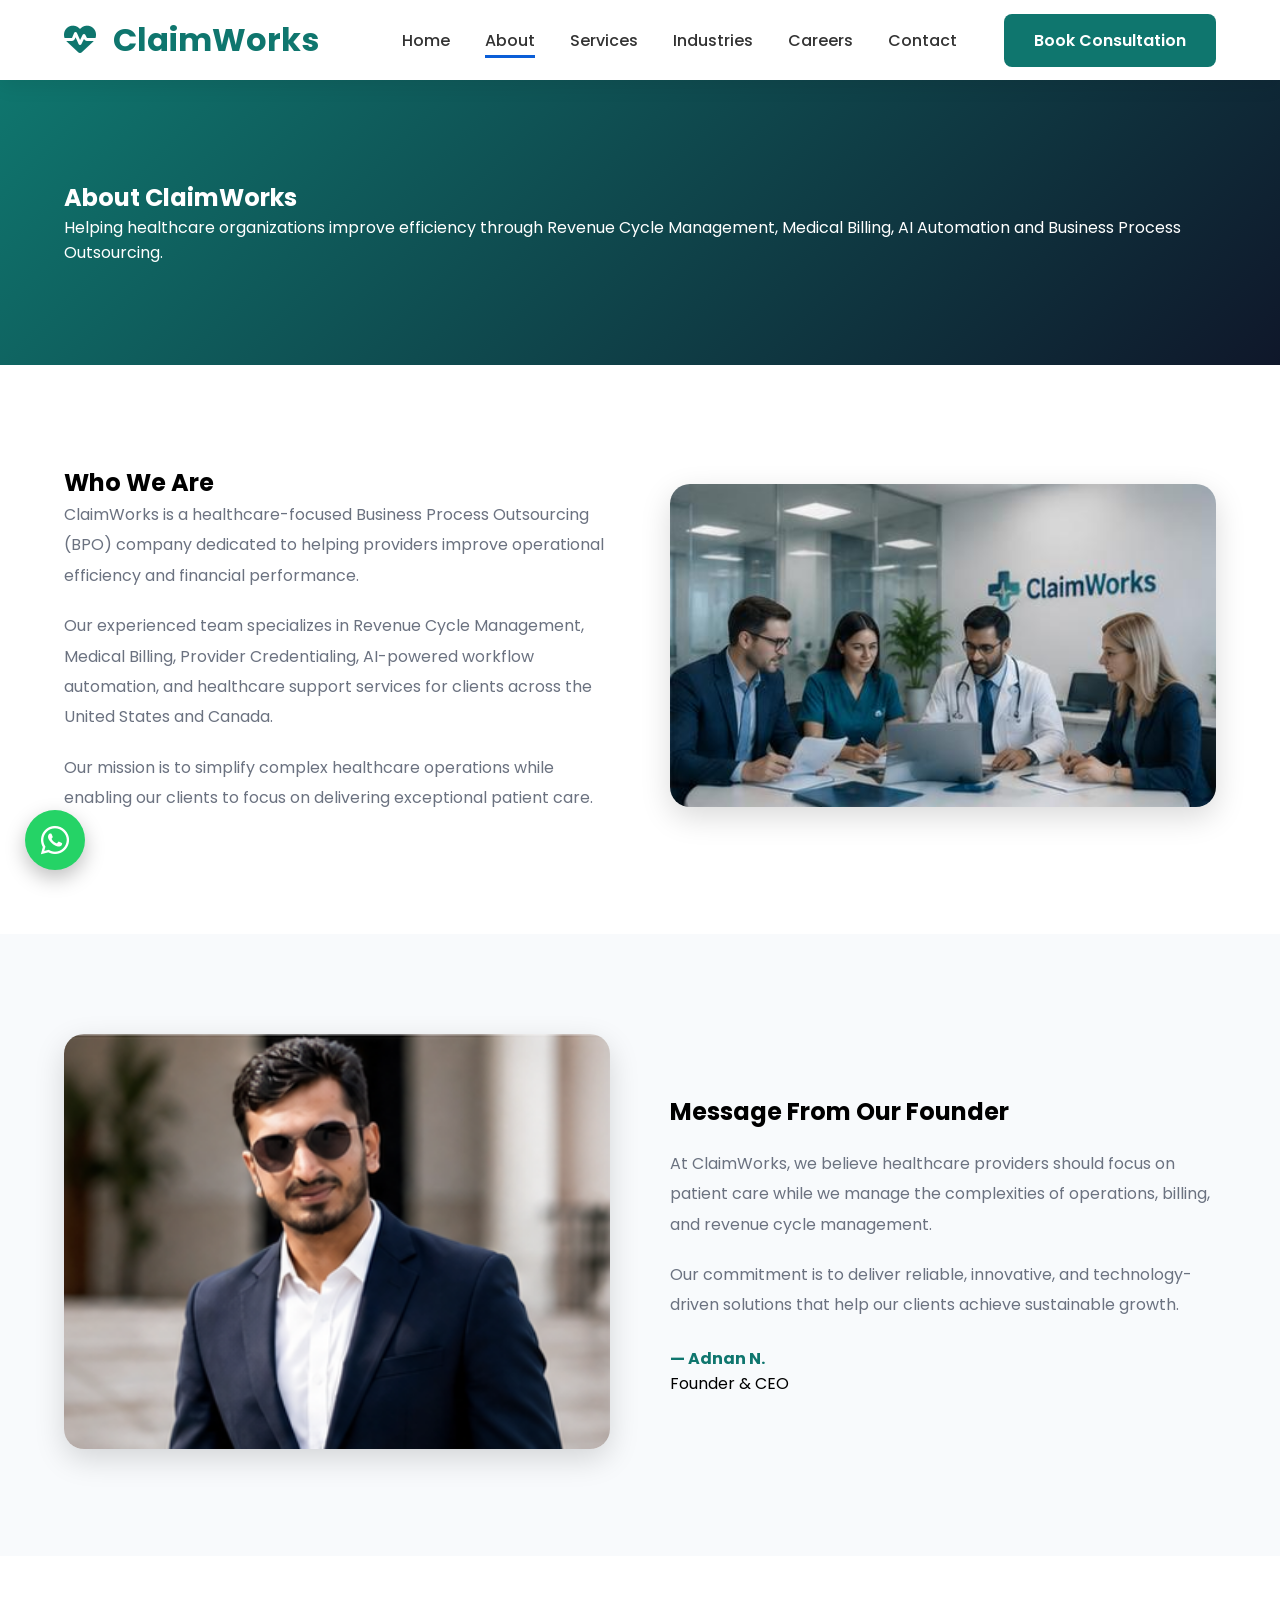
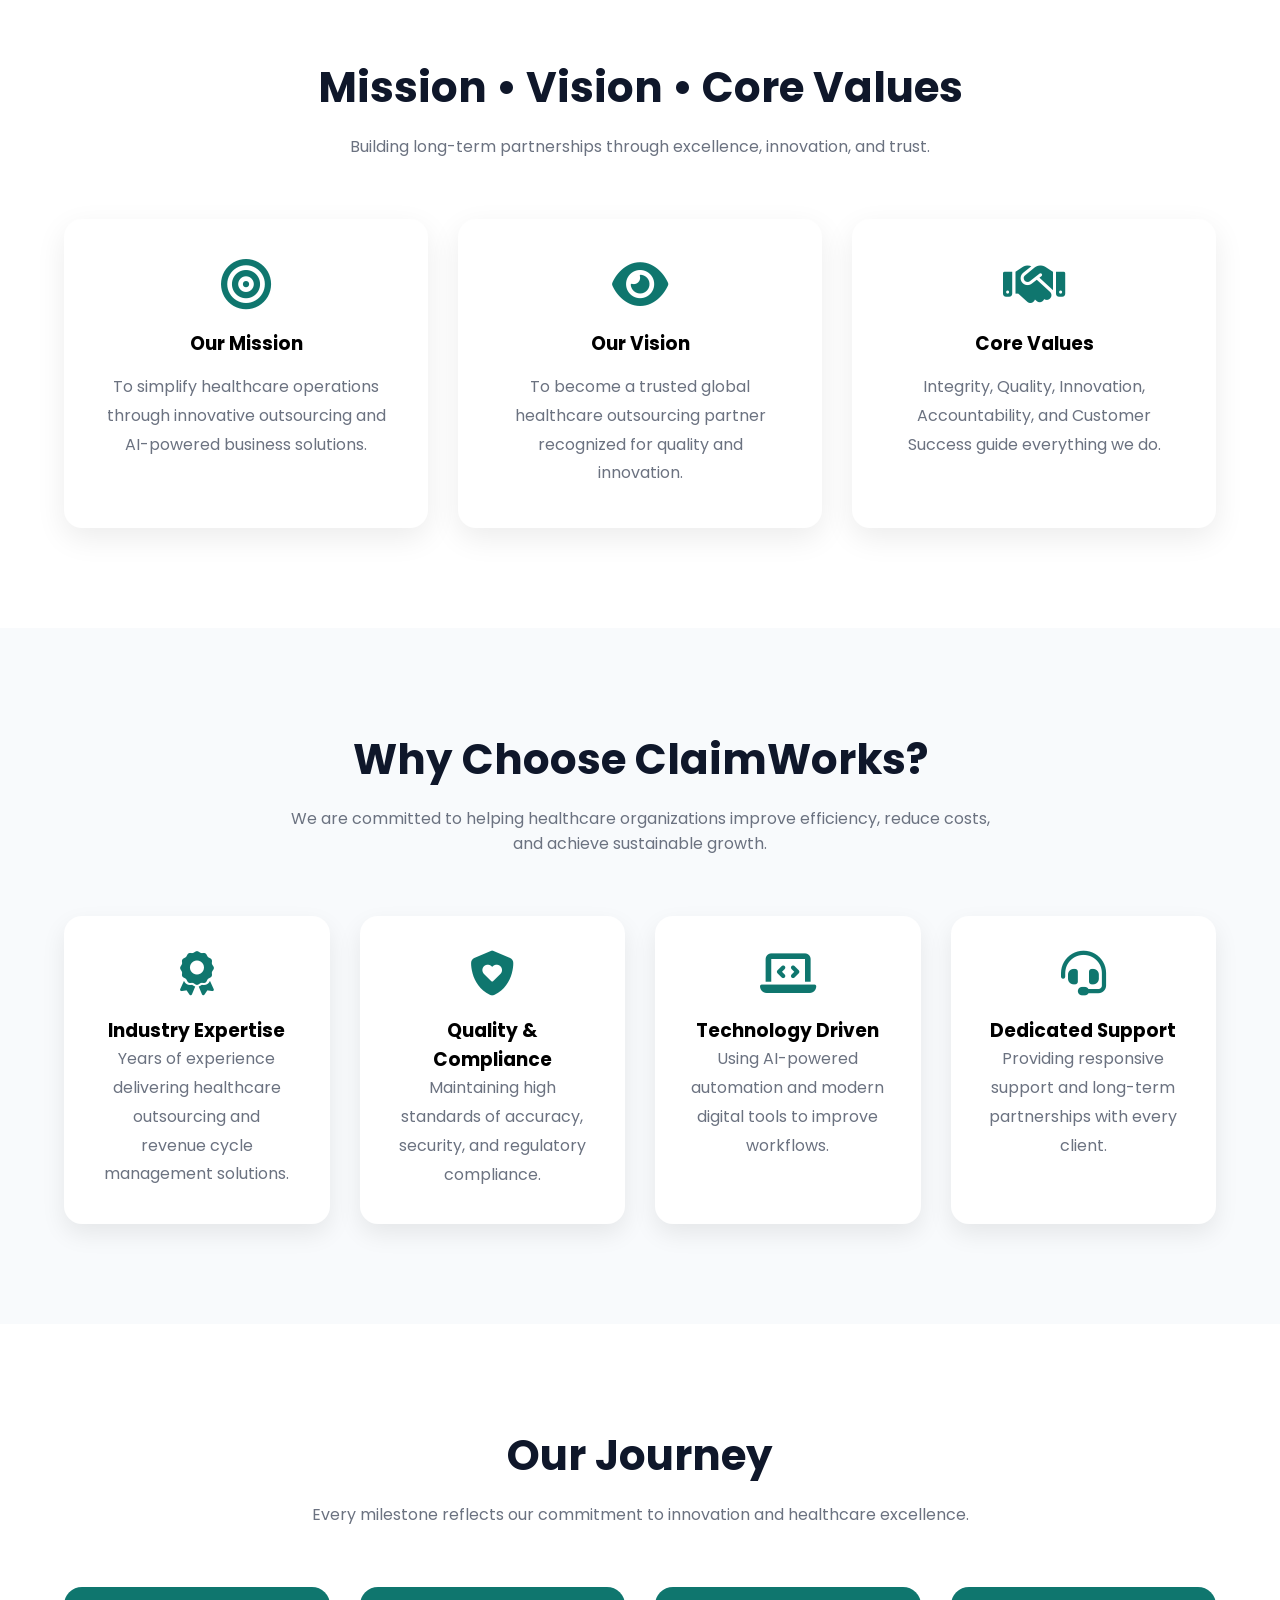
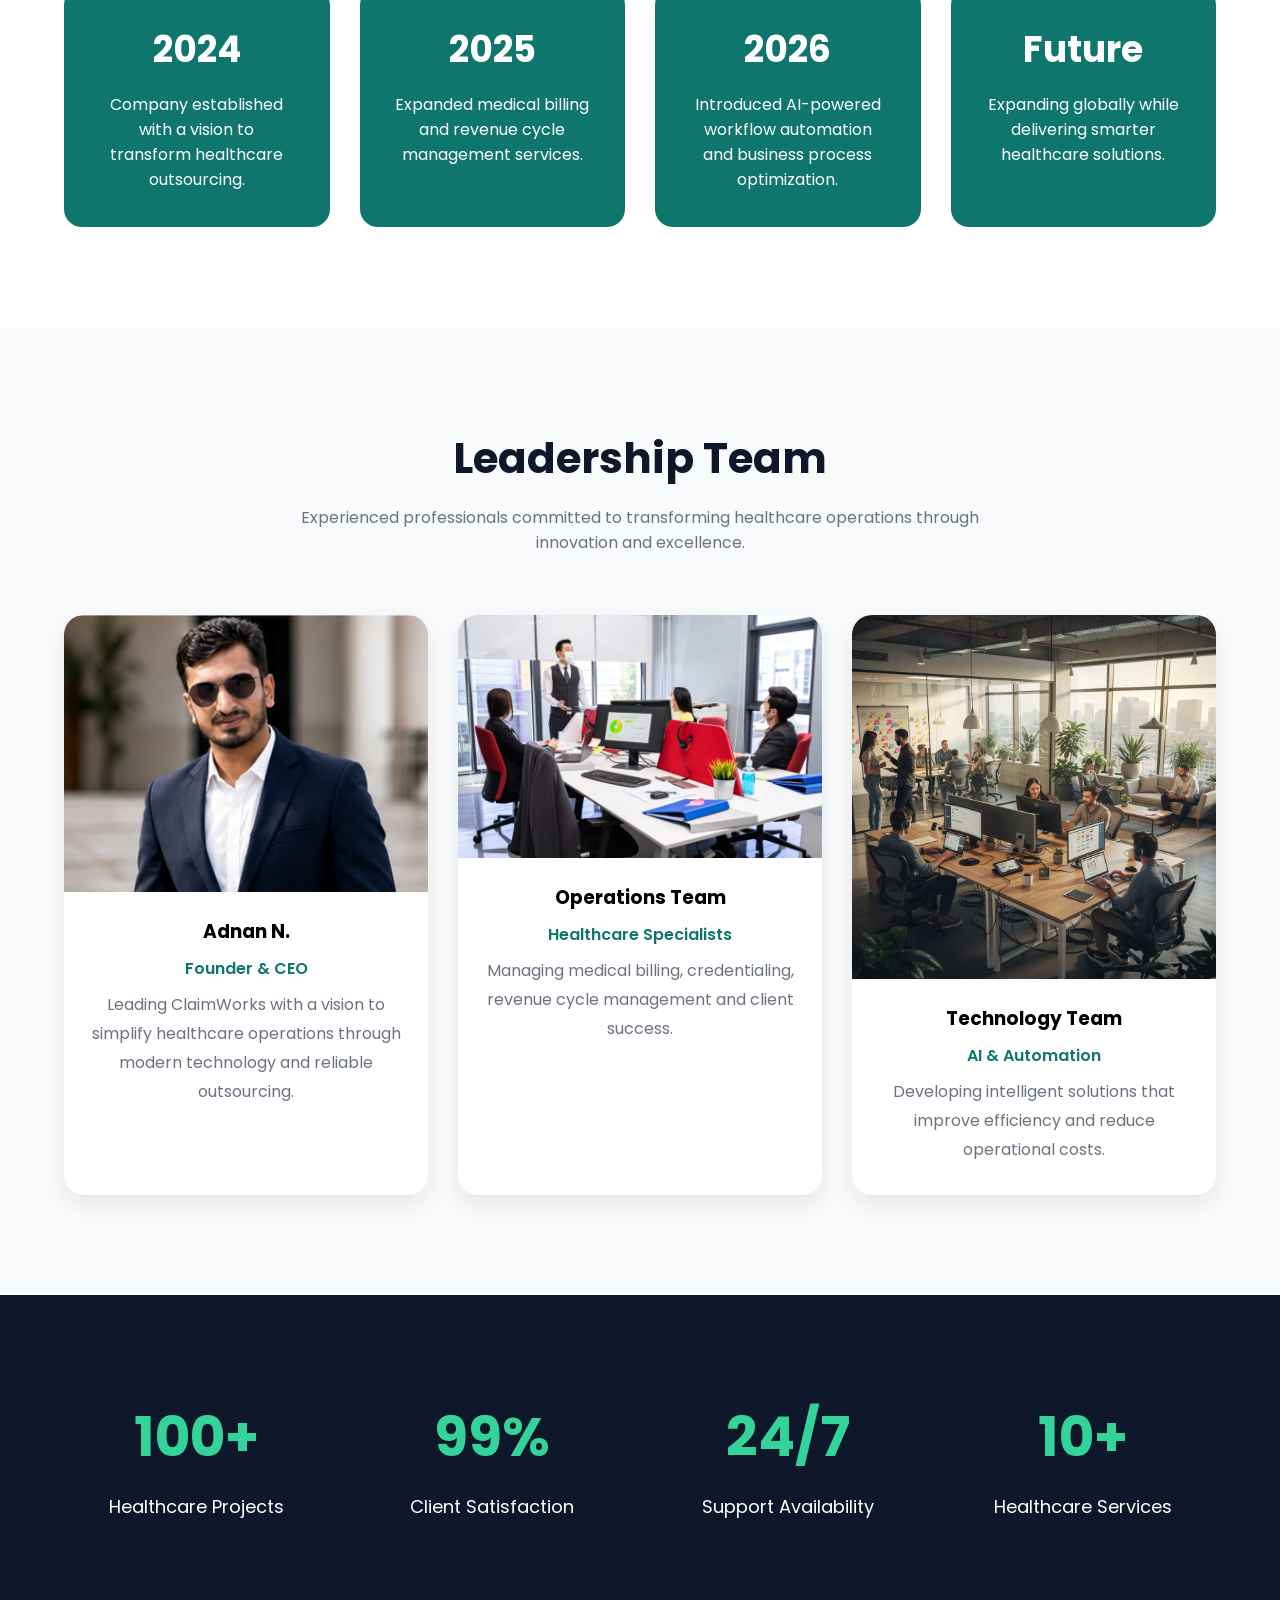
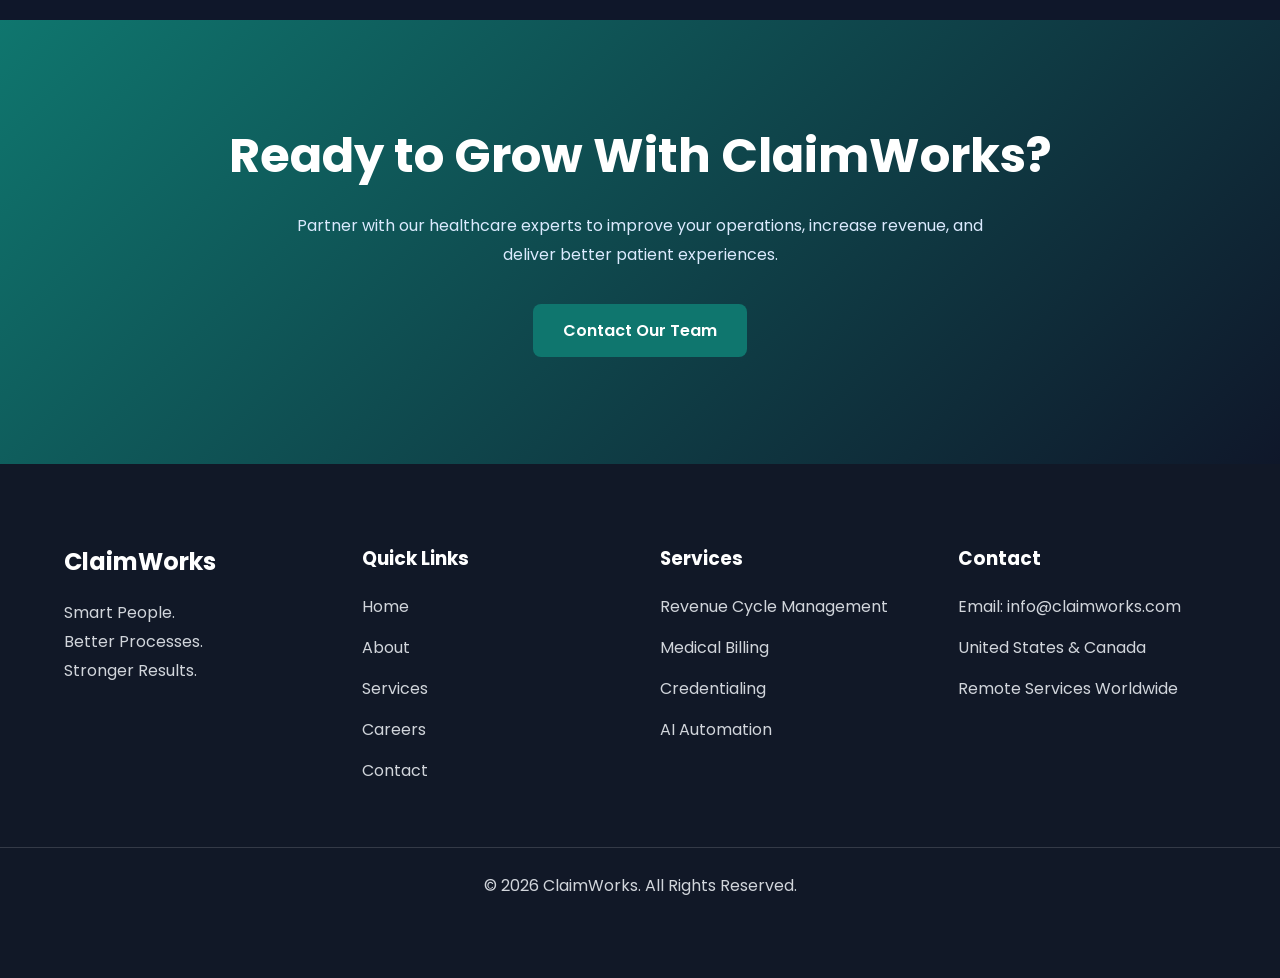
==== about.html @ ae8e94ba "Add files via upload Claimworks" ====
<!DOCTYPE html>
<html lang="en">

<head>

<meta charset="UTF-8">

<meta name="viewport" content="width=device-width, initial-scale=1.0">

<title>About Us | ClaimWorks</title>

<link rel="stylesheet" href="asset/css/style.css">

<link rel="stylesheet"
href="https://cdnjs.cloudflare.com/ajax/libs/font-awesome/6.6.0/css/all.min.css">

<link href="https://fonts.googleapis.com/css2?family=Poppins:wght@300;400;500;600;700;800&display=swap" rel="stylesheet">

</head>

<body>

<header>

<div class="container nav">

<div class="logo">

<h2>

<i class="fa-solid fa-heart-pulse"></i>

ClaimWorks

</h2>

</div>

<nav>

<ul>

<li><a href="index.html">Home</a></li>

<li><a href="about.html" class="active">About</a></li>

<li><a href="services.html">Services</a></li>

<li><a href="industries.html">Industries</a></li>

<li><a href="careers.html">Careers</a></li>

<li><a href="contact.html">Contact</a></li>

</ul>

</nav>

<a href="contact.html" class="btn">

Book Consultation

</a>

</div>

</header>

<section class="hero">

<div class="container">

<h1>About ClaimWorks</h1>

<p>

Helping healthcare organizations improve efficiency through
Revenue Cycle Management, Medical Billing,
AI Automation and Business Process Outsourcing.

</p>

</div>

</section>

<!-- ================= COMPANY STORY ================= -->

<section class="company-story">

<div class="container story-grid">

<div>

<h2>Who We Are</h2>

<p>

ClaimWorks is a healthcare-focused Business Process Outsourcing (BPO) company dedicated to helping providers improve operational efficiency and financial performance.

</p>

<p>

Our experienced team specializes in Revenue Cycle Management, Medical Billing, Provider Credentialing, AI-powered workflow automation, and healthcare support services for clients across the United States and Canada.

</p>

<p>

Our mission is to simplify complex healthcare operations while enabling our clients to focus on delivering exceptional patient care.

</p>

</div>

<div>

<img src="asset/images/about.jpg" alt="About">

</div>

</div>

</section>

<!-- ================= CEO MESSAGE ================= -->

<section class="ceo-message">

<div class="container ceo-grid">

<div>

<img src="asset/images/founder.png" alt="Founder">

</div>

<div>

<h2>Message From Our Founder</h2>

<p>

At ClaimWorks, we believe healthcare providers should focus on patient care while we manage the complexities of operations, billing, and revenue cycle management.

</p>

<p>

Our commitment is to deliver reliable, innovative, and technology-driven solutions that help our clients achieve sustainable growth.

</p>

<h4>— Adnan N.</h4>

<span>Founder & CEO</span>

</div>

</div>

</section>

<!-- ================= MISSION VISION ================= -->

<section class="mission">

<div class="container">

<div class="section-title">

<h2>Mission • Vision • Core Values</h2>

<p>

Building long-term partnerships through excellence, innovation, and trust.

</p>

</div>

<div class="mission-grid">

<div class="mission-card">

<i class="fa-solid fa-bullseye"></i>

<h3>Our Mission</h3>

<p>

To simplify healthcare operations through innovative outsourcing and AI-powered business solutions.

</p>

</div>

<div class="mission-card">

<i class="fa-solid fa-eye"></i>

<h3>Our Vision</h3>

<p>

To become a trusted global healthcare outsourcing partner recognized for quality and innovation.

</p>

</div>

<div class="mission-card">

<i class="fa-solid fa-handshake"></i>

<h3>Core Values</h3>

<p>

Integrity, Quality, Innovation, Accountability, and Customer Success guide everything we do.

</p>

</div>

</div>

</div>

</section>

<!-- ================= WHY CHOOSE CLAIMWORKS ================= -->

<section class="why-company">

<div class="container">

<div class="section-title">

<h2>Why Choose ClaimWorks?</h2>

<p>

We are committed to helping healthcare organizations improve efficiency, reduce costs, and achieve sustainable growth.

</p>

</div>

<div class="why-company-grid">

<div class="why-company-card">

<i class="fa-solid fa-award"></i>

<h3>Industry Expertise</h3>

<p>

Years of experience delivering healthcare outsourcing and revenue cycle management solutions.

</p>

</div>

<div class="why-company-card">

<i class="fa-solid fa-shield-heart"></i>

<h3>Quality & Compliance</h3>

<p>

Maintaining high standards of accuracy, security, and regulatory compliance.

</p>

</div>

<div class="why-company-card">

<i class="fa-solid fa-laptop-code"></i>

<h3>Technology Driven</h3>

<p>

Using AI-powered automation and modern digital tools to improve workflows.

</p>

</div>

<div class="why-company-card">

<i class="fa-solid fa-headset"></i>

<h3>Dedicated Support</h3>

<p>

Providing responsive support and long-term partnerships with every client.

</p>

</div>

</div>

</div>

</section>

<!-- ================= COMPANY JOURNEY ================= -->

<section class="journey">

<div class="container">

<div class="section-title">

<h2>Our Journey</h2>

<p>

Every milestone reflects our commitment to innovation and healthcare excellence.

</p>

</div>

<div class="journey-grid">

<div class="journey-card">

<h3>2024</h3>

<p>

Company established with a vision to transform healthcare outsourcing.

</p>

</div>

<div class="journey-card">

<h3>2025</h3>

<p>

Expanded medical billing and revenue cycle management services.

</p>

</div>

<div class="journey-card">

<h3>2026</h3>

<p>

Introduced AI-powered workflow automation and business process optimization.

</p>

</div>

<div class="journey-card">

<h3>Future</h3>

<p>

Expanding globally while delivering smarter healthcare solutions.

</p>

</div>

</div>

</div>

</section>

<!-- ================= LEADERSHIP TEAM ================= -->

<section class="leadership">

<div class="container">

<div class="section-title">

<h2>Leadership Team</h2>

<p>

Experienced professionals committed to transforming healthcare operations through innovation and excellence.

</p>

</div>

<div class="leadership-grid">

<div class="leader-card">

<img src="asset/images/founder.png" alt="Founder & CEO">

<h3>Adnan N.</h3>

<span>Founder & CEO</span>

<p>

Leading ClaimWorks with a vision to simplify healthcare operations through modern technology and reliable outsourcing.

</p>

</div>

<div class="leader-card">

<img src="asset/images/team1.jpg" alt="Operations Team">

<h3>Operations Team</h3>

<span>Healthcare Specialists</span>

<p>

Managing medical billing, credentialing, revenue cycle management and client success.

</p>

</div>

<div class="leader-card">

<img src="asset/images/healthcare-startup.jpg" alt="Technology Team">

<h3>Technology Team</h3>

<span>AI & Automation</span>

<p>

Developing intelligent solutions that improve efficiency and reduce operational costs.

</p>

</div>

</div>

</div>

</section>

<!-- ================= COMPANY STATS ================= -->

<section class="company-stats">

<div class="container">

<div class="stats-grid">

<div class="stat-box">

<h2>100+</h2>

<p>Healthcare Projects</p>

</div>

<div class="stat-box">

<h2>99%</h2>

<p>Client Satisfaction</p>

</div>

<div class="stat-box">

<h2>24/7</h2>

<p>Support Availability</p>

</div>

<div class="stat-box">

<h2>10+</h2>

<p>Healthcare Services</p>

</div>

</div>

</div>

</section>

<!-- ================= CONTACT CTA ================= -->

<section class="about-cta">

<div class="container">

<h2>Ready to Grow With ClaimWorks?</h2>

<p>

Partner with our healthcare experts to improve your operations,
increase revenue, and deliver better patient experiences.

</p>

<a href="contact.html" class="btn">

Contact Our Team

</a>

</div>

</section>

<!-- ================= FOOTER ================= -->

<footer>

<div class="container footer">

<div>

<h2>ClaimWorks</h2>

<p>

Smart People.<br>
Better Processes.<br>
Stronger Results.

</p>

</div>

<div>

<h3>Quick Links</h3>

<ul>

<li><a href="index.html">Home</a></li>
<li><a href="about.html">About</a></li>
<li><a href="services.html">Services</a></li>
<li><a href="careers.html">Careers</a></li>
<li><a href="contact.html">Contact</a></li>

</ul>

</div>

<div>

<h3>Services</h3>

<ul>

<li>Revenue Cycle Management</li>
<li>Medical Billing</li>
<li>Credentialing</li>
<li>AI Automation</li>

</ul>

</div>

<div>

<h3>Contact</h3>

<p>Email: info@claimworks.com</p>

<p>United States & Canada</p>

<p>Remote Services Worldwide</p>

</div>

</div>

<div class="copyright">

<p>

© 2026 ClaimWorks. All Rights Reserved.

</p>

</div>

</footer>

<a href="https://wa.me/1234567890"
class="whatsapp"
target="_blank">

<i class="fa-brands fa-whatsapp"></i>

</a>

<button id="topBtn">

<i class="fa-solid fa-arrow-up"></i>

</button>

<script src="https://unpkg.com/aos@2.3.4/dist/aos.js"></script>

<script src="asset/js/script.js"></script>

<script>

AOS.init({

duration:1000,

once:true

});

</script>

</body>

</html>
---- asset/css/style.css ----
/* =========================================
   CLAIMWORKS PROFESSIONAL WEBSITE
   STYLE.CSS - PART 1
========================================= */

*{
    margin:0;
    padding:0;
    box-sizing:border-box;
    font-family:'Poppins',sans-serif;
}

html{
    scroll-behavior:smooth;
}


.container{
    width:90%;
    max-width:1200px;
    margin:auto;
}

/* ================= NAVBAR ================= */

header{
    width:100%;
    background:#fff;
    position:sticky;
    top:0;
    z-index:999;
    box-shadow:0 2px 10px rgba(0,0,0,.08);
}

.nav{
    display:flex;
    justify-content:space-between;
    align-items:center;
    height:80px;
}

.logo h2{
    color:#0B63F6;
    font-size:30px;
    font-weight:700;
}

nav ul{
    display:flex;
    list-style:none;
}

nav ul li{
    margin-left:35px;
}

nav ul li a{
    text-decoration:none;
    color:#333;
    font-weight:500;
    transition:.3s;
}

nav ul li a:hover{
    color:#0B63F6;
}

/* ================= BUTTONS ================= */

.btn{
    background:#0B63F6;
    color:#fff;
    padding:14px 30px;
    text-decoration:none;
    border-radius:8px;
    transition:.3s;
    display:inline-block;
}

.btn:hover{
    background:#084fc4;
    transform:translateY(-3px);
}

.btn-outline{
    border:2px solid #0B63F6;
    color:#0B63F6;
    text-decoration:none;
    padding:12px 28px;
    border-radius:8px;
    margin-left:15px;
    transition:.3s;
}

.btn-outline:hover{
    background:#0B63F6;
    color:white;
}

/* ================= HERO ================= */
.hero{
    background:linear-gradient(rgba(0,0,0,.55),rgba(0,0,0,.55)),
    url("../images/hero.jpg");
    background-size:cover;
    background-position:center;
}

.hero{
    padding:100px 0;
    background:linear-gradient(135deg,#eef5ff,#ffffff);
}

.hero-grid{
    display:grid;
    grid-template-columns:1fr 1fr;
    gap:60px;
    align-items:center;
}

.hero-content h1{
    font-size:55px;
    color:#111;
    margin-bottom:25px;
    line-height:1.2;
}

.hero-content p{
    font-size:18px;
    color:#666;
    margin-bottom:35px;
}

.hero-image img{
    width:100%;
    animation:float 4s infinite ease-in-out;
}

/* ================= TRUSTED ================= */

.trusted{
    padding:70px 0;
    text-align:center;
}

.trusted h2{
    margin-bottom:35px;
}

.brands{
    display:flex;
    justify-content:space-between;
    flex-wrap:wrap;
}

.brands div{
    background:#f5f7fb;
    padding:25px;
    width:180px;
    border-radius:12px;
    margin:10px;
    font-weight:600;
}

/* ================= SERVICES ================= */

.services{
    padding:100px 0;
    background:#fafafa;
}

.services h2{
    text-align:center;
    font-size:40px;
}

.section-text{
    text-align:center;
    color:#666;
    margin:20px auto 50px;
}

.cards{
    display:grid;
    grid-template-columns:repeat(auto-fit,minmax(250px,1fr));
    gap:30px;
}

.card{
    background:#fff;
    padding:35px;
    border-radius:15px;
    transition:.3s;
    box-shadow:0 10px 30px rgba(0,0,0,.05);
}

.card:hover{
    transform:translateY(-10px);
    box-shadow:0 15px 35px rgba(0,0,0,.12);
}

.card h3{
    color:#0B63F6;
    margin-bottom:15px;
}

/* ================= ABOUT ================= */

.about-preview{
    padding:100px 0;
}

.grid-2{
    display:grid;
    grid-template-columns:1fr 1fr;
    gap:70px;
    align-items:center;
}

.about-preview img{
    width:100%;
    border-radius:15px;
}

.about-preview h2{
    font-size:40px;
    margin-bottom:20px;
}

.about-preview p{
    margin-bottom:30px;
    color:#555;
}

/* ================= STATS ================= */

.stats{
    background:#0B63F6;
    color:white;
    padding:80px 0;
}

.stats .container{
    display:grid;
    grid-template-columns:repeat(4,1fr);
    text-align:center;
}

.stat h2{
    font-size:45px;
    margin-bottom:10px;
}

/* ================= CTA ================= */

.cta{
    padding:100px 0;
    text-align:center;
}

.cta h2{
    font-size:42px;
    margin-bottom:20px;
}

.cta p{
    color:#666;
    margin-bottom:35px;
}

/* ================= FOOTER ================= */

footer{
    background:#111827;
    color:white;
    padding:60px 0;
}

.footer{
    display:grid;
    grid-template-columns:repeat(auto-fit,minmax(220px,1fr));
    gap:40px;
}

.footer ul{
    list-style:none;
}

.footer li{
    margin:10px 0;
}

.footer h4{
    margin-bottom:15px;
}

/* ================= ANIMATION ================= */

@keyframes float{

0%{
transform:translateY(0px);
}

50%{
transform:translateY(-15px);
}

100%{
transform:translateY(0px);
}

}

/* ================= MOBILE ================= */

@media(max-width:992px){

.hero-grid,
.grid-2{
grid-template-columns:1fr;
text-align:center;
}

.stats .container{
grid-template-columns:repeat(2,1fr);
gap:30px;
}

nav{
display:none;
}

}

@media(max-width:600px){

.hero-content h1{
font-size:38px;
}

.stats .container{
grid-template-columns:1fr;
}

.btn{
display:block;
margin-bottom:15px;
}

.btn-outline{
display:block;
margin-left:0;
}

}
/* Ripple Effect */

.btn{
    position:relative;
    overflow:hidden;
}

.ripple{

position:absolute;
background:rgba(255,255,255,.4);
width:20px;
height:20px;
border-radius:50%;
transform:scale(0);
animation:ripple .6s linear;

}

@keyframes ripple{

to{

transform:scale(20);
opacity:0;

}

}
/* =====================================
   CLAIMWORKS PREMIUM HOME PAGE (V2)
===================================== */

/* Hero */

.hero{
    background:linear-gradient(135deg,#0f766e,#0f172a);
    color:white;
    padding:100px 0;
}

.hero-grid{
    display:grid;
    grid-template-columns:1.2fr 1fr;
    gap:60px;
    align-items:center;
}

.tag{

display:inline-block;
padding:10px 18px;
background:rgba(255,255,255,.15);
border-radius:30px;
margin-bottom:25px;
font-size:14px;
backdrop-filter:blur(10px);

}

.hero-left h1{

font-size:60px;
line-height:1.15;
margin-bottom:25px;
font-weight:800;

}

.hero-left p{

font-size:18px;
color:#dbe4ef;
margin-bottom:35px;
max-width:650px;

}

.hero-buttons{

display:flex;
gap:20px;
margin-bottom:50px;

}

.hero-stats{

display:flex;
gap:50px;

}

.hero-stats h2{

font-size:34px;
margin-bottom:8px;

}

.hero-stats span{

color:#d1d5db;

}

/* Right Side */

.hero-right{

display:flex;
flex-direction:column;
gap:25px;

}

.glass-card{

background:rgba(255,255,255,.12);
backdrop-filter:blur(15px);
padding:30px;
border-radius:18px;
border:1px solid rgba(255,255,255,.15);
transition:.35s;

}

.glass-card:hover{

transform:translateY(-10px);

}

.glass-card i{

font-size:40px;
color:#34d399;
margin-bottom:20px;

}

.glass-card h3{

margin-bottom:12px;
font-size:24px;

}

.glass-card p{

color:#e5e7eb;

}

/* Navbar */

header{

background:white;

}

.logo h2{

font-size:32px;
color:#0f766e;

}

.logo i{

margin-right:10px;

}

/* Buttons */

.btn{

background:#0f766e;
color:white;
padding:14px 30px;
border-radius:8px;
text-decoration:none;
font-weight:600;
transition:.3s;

}

.btn:hover{

background:#115e59;

}

.btn-outline{

border:2px solid white;
color:white;
padding:14px 30px;
border-radius:8px;
text-decoration:none;
transition:.3s;

}

.btn-outline:hover{

background:white;
color:#0f172a;

}

/* Mobile */

@media(max-width:992px){

.hero-grid{

grid-template-columns:1fr;

}

.hero-left{

text-align:center;

}

.hero-buttons{

justify-content:center;

}

.hero-stats{

justify-content:center;
flex-wrap:wrap;

}

}
/* ================= SERVICES ================= */

.section-title{
text-align:center;
margin-bottom:60px;
}

.section-title h2{
font-size:42px;
margin-bottom:15px;
color:#0f172a;
}

.section-title p{
color:#6b7280;
max-width:700px;
margin:auto;
}

.service-grid{

display:grid;
grid-template-columns:repeat(auto-fit,minmax(320px,1fr));
gap:30px;

}

.service-box{

background:white;
padding:35px;
border-radius:18px;
box-shadow:0 10px 25px rgba(0,0,0,.08);
transition:.35s;

}

.service-box:hover{

transform:translateY(-12px);

}

.service-box i{

font-size:42px;
color:#0f766e;
margin-bottom:20px;

}

.service-box h3{

margin-bottom:15px;

}

.service-box p{

color:#6b7280;

}

/* ================= INSIGHTS ================= */

.insights{
padding:100px 0;
background:#f8fafc;
}

.insight-grid{

display:grid;
grid-template-columns:repeat(auto-fit,minmax(320px,1fr));
gap:30px;

}

.insight-card{

background:white;
padding:35px;
border-radius:18px;
box-shadow:0 12px 30px rgba(0,0,0,.08);
transition:.35s;

}

.insight-card:hover{

transform:translateY(-10px);

}

.insight-card h3{

font-size:24px;
margin-bottom:20px;
color:#0f172a;

}

.insight-card p{

color:#6b7280;
line-height:1.8;
margin-bottom:25px;

}

.insight-card a{

color:#0f766e;
font-weight:600;
text-decoration:none;

}

/* ================= WHY US ================= */

.why-us{

padding:100px 0;

}

.why-grid{

display:grid;
grid-template-columns:repeat(auto-fit,minmax(260px,1fr));
gap:30px;

}

.why-card{

padding:35px;
border-radius:18px;
background:white;
text-align:center;
box-shadow:0 12px 25px rgba(0,0,0,.08);
transition:.35s;

}

.why-card:hover{

transform:translateY(-10px);

}

.why-card i{

font-size:48px;
color:#0f766e;
margin-bottom:20px;

}

.why-card h3{

margin-bottom:15px;

}

.why-card p{

color:#6b7280;

}

.stats{

background:#0f766e;
padding:90px 0;
color:white;

}

.stats-grid{

display:grid;
grid-template-columns:repeat(auto-fit,minmax(200px,1fr));
text-align:center;
gap:30px;

}

.stats h2{

font-size:50px;
margin-bottom:10px;

}

.stats p{

font-size:18px;

}

/* ================= INDUSTRIES ================= */

.industries{

padding:100px 0;
background:#f8fafc;

}

.industry-grid{

display:grid;
grid-template-columns:repeat(auto-fit,minmax(250px,1fr));
gap:25px;

}

.industry-card{

background:white;
padding:40px;
border-radius:18px;
text-align:center;
box-shadow:0 10px 25px rgba(0,0,0,.08);
transition:.35s;

}

.industry-card:hover{

background:#0f766e;
color:white;
transform:translateY(-10px);

}

.industry-card i{

font-size:48px;
margin-bottom:20px;
color:#0f766e;

}

.industry-card:hover i{

color:white;

}

/* ================= CTA ================= */

.cta{

background:#0f172a;
color:white;
padding:100px 0;
text-align:center;

}

.cta h2{

font-size:48px;
margin-bottom:20px;

}

.cta p{

max-width:700px;
margin:0 auto 35px;
color:#d1d5db;

}

/* ================= PROCESS ================= */

.process{

padding:100px 0;
background:#ffffff;

}

.process-grid{

display:grid;
grid-template-columns:repeat(auto-fit,minmax(250px,1fr));
gap:30px;

}

.process-card{

background:#f8fafc;
padding:35px;
border-radius:18px;
text-align:center;
transition:.35s;
box-shadow:0 10px 25px rgba(0,0,0,.08);

}

.process-card:hover{

transform:translateY(-10px);

}

.number{

width:70px;
height:70px;
background:#0f766e;
color:white;
font-size:28px;
font-weight:700;
display:flex;
justify-content:center;
align-items:center;
border-radius:50%;
margin:0 auto 25px;

}

.process-card h3{

margin-bottom:15px;
font-size:24px;

}

.process-card p{

color:#6b7280;
line-height:1.8;

}

/* ================= TESTIMONIALS ================= */

.testimonials{

padding:100px 0;
background:#f8fafc;

}

.testimonial-grid{

display:grid;
grid-template-columns:repeat(auto-fit,minmax(300px,1fr));
gap:30px;

}

.testimonial-card{

background:white;
padding:35px;
border-radius:18px;
box-shadow:0 12px 25px rgba(0,0,0,.08);
transition:.35s;

}

.testimonial-card:hover{

transform:translateY(-10px);

}

.testimonial-card p{

font-style:italic;
line-height:1.8;
margin-bottom:20px;
color:#374151;

}

.testimonial-card h4{

color:#0f766e;

}

/* ================= TEAM ================= */

.team{

padding:100px 0;

}

.team-grid{

display:grid;
grid-template-columns:repeat(auto-fit,minmax(300px,1fr));
gap:30px;

}

.team-card{

background:white;
border-radius:20px;
overflow:hidden;
text-align:center;
box-shadow:0 10px 30px rgba(0,0,0,.08);
transition:.35s;

}

.team-card:hover{

transform:translateY(-10px);

}

.team-card img{

width:100%;
display:block;

}

.team-card h3{

margin-top:25px;

}

.team-card span{

display:block;
margin:10px 0;
color:#0f766e;
font-weight:600;

}

.team-card p{

padding:0 25px 30px;
color:#6b7280;

}

/* ================= FAQ ================= */

.faq{

padding:100px 0;
background:#f8fafc;

}

.faq-item{

background:white;
padding:30px;
margin-bottom:20px;
border-radius:15px;
box-shadow:0 10px 20px rgba(0,0,0,.08);

}

.faq-item h3{

color:#0f766e;
margin-bottom:15px;

}

.faq-item p{

color:#6b7280;
line-height:1.8;

}

/* ================= BACK TO TOP ================= */

#topBtn{

position:fixed;
bottom:30px;
right:30px;
width:55px;
height:55px;
border:none;
border-radius:50%;
background:#0f766e;
color:white;
font-size:22px;
cursor:pointer;
display:none;
box-shadow:0 8px 20px rgba(0,0,0,.2);
transition:.3s;
z-index:999;

}

#topBtn:hover{

background:#115e59;
transform:translateY(-5px);

}

/* ================= NEWSLETTER ================= */

.newsletter{
    background:linear-gradient(135deg,#0b5ed7,#1d9bf0);
    padding:90px 20px;
    text-align:center;
    color:#fff;
}

.newsletter-content{
    max-width:750px;
    margin:auto;
}

.newsletter h2{
    font-size:40px;
    margin-bottom:20px;
}

.newsletter p{
    font-size:17px;
    line-height:1.8;
    margin-bottom:35px;
    opacity:.95;
}

.newsletter-form{
    display:flex;
    justify-content:center;
    align-items:center;
    gap:15px;
    flex-wrap:wrap;
}

.newsletter-form input{
    width:400px;
    max-width:100%;
    padding:16px 20px;
    border:none;
    border-radius:50px;
    font-size:16px;
    outline:none;
}

.newsletter-form button{
    padding:16px 30px;
    border:none;
    border-radius:50px;
    background:#fff;
    color:#0b5ed7;
    font-size:16px;
    font-weight:600;
    cursor:pointer;
    transition:.3s;
}

.newsletter-form button:hover{
    background:#083b8a;
    color:#fff;
    transform:translateY(-3px);
}

.newsletter small{
    display:block;
    margin-top:20px;
    font-size:14px;
    opacity:.9;
}

.newsletter small i{
    margin-right:6px;
}

/* ================= WHATSAPP ================= */

.whatsapp{

position:fixed;
left:25px;
bottom:30px;

width:60px;
height:60px;

background:#25D366;
color:white;

display:flex;
justify-content:center;
align-items:center;

font-size:32px;

border-radius:50%;

text-decoration:none;

box-shadow:0 8px 20px rgba(0,0,0,.25);

z-index:999;

transition:.3s;

}

.whatsapp:hover{

transform:scale(1.1);

}

/* ================= COPYRIGHT ================= */

.copyright{

margin-top:50px;
padding-top:25px;
border-top:1px solid rgba(255,255,255,.15);

text-align:center;

color:#d1d5db;

}

/* ================= TRUSTED ================= */

.trusted{

padding:100px 0;
background:#ffffff;

}

.trusted-grid{

display:grid;
grid-template-columns:repeat(auto-fit,minmax(220px,1fr));
gap:25px;

}

.trusted-card{

background:#f8fafc;
padding:35px;
text-align:center;
border-radius:15px;
transition:.3s;
box-shadow:0 10px 20px rgba(0,0,0,.08);

}

.trusted-card:hover{

background:#0f766e;
color:white;
transform:translateY(-10px);

}

.trusted-card i{

font-size:45px;
margin-bottom:18px;
color:#0f766e;

}

.trusted-card:hover i{

color:white;

}

/* ================= CONTACT PREVIEW ================= */

.contact-preview{

padding:100px 0;
background:#f8fafc;

}

.contact-grid{

display:grid;
grid-template-columns:1fr 1fr;
gap:50px;
align-items:center;

}

.contact-preview ul{

margin-top:25px;

}

.contact-preview li{

margin-bottom:15px;
list-style:none;

}

.contact-preview i{

color:#0f766e;
margin-right:10px;

}

.contact-box{

background:white;
padding:35px;
border-radius:20px;
box-shadow:0 10px 30px rgba(0,0,0,.08);

}

.contact-box input,
.contact-box textarea{

width:100%;
padding:15px;
margin-bottom:20px;
border:1px solid #ddd;
border-radius:10px;

}

.contact-box textarea{

height:150px;
resize:none;

}

/* ================= SERVICE FEATURES ================= */

.service-features{

padding:100px 0;

}

.feature-grid{

display:grid;
grid-template-columns:repeat(auto-fit,minmax(280px,1fr));
gap:30px;

}

.feature-card{

background:white;
padding:35px;
border-radius:18px;
box-shadow:0 12px 30px rgba(0,0,0,.08);
transition:.35s;

}

.feature-card:hover{

transform:translateY(-10px);

}

.feature-card i{

font-size:40px;
color:#0f766e;
margin-bottom:20px;

}

.feature-card h3{

margin-bottom:20px;

}

.feature-card ul{

padding-left:20px;

}

.feature-card li{

margin-bottom:12px;
color:#6b7280;

}

/* ================= WHY SERVICES ================= */

.why-services{

padding:100px 0;
background:#f8fafc;

}

.why-services-grid{

display:grid;
grid-template-columns:repeat(auto-fit,minmax(260px,1fr));
gap:30px;

}

.why-service-card{

background:white;
padding:35px;
border-radius:18px;
text-align:center;
box-shadow:0 10px 25px rgba(0,0,0,.08);
transition:.35s;

}

.why-service-card:hover{

transform:translateY(-10px);

}

.why-service-card i{

font-size:45px;
color:#0f766e;
margin-bottom:20px;

}

.why-service-card h3{

margin-bottom:15px;

}

.why-service-card p{

color:#6b7280;
line-height:1.8;

}

/* ================= PROCESS TIMELINE ================= */

.service-process{

padding:100px 0;

}

.timeline{

display:grid;
grid-template-columns:repeat(auto-fit,minmax(250px,1fr));
gap:30px;

}

.timeline-item{

background:#0f766e;
color:white;
padding:35px;
border-radius:18px;
transition:.3s;

}

.timeline-item:hover{

background:#115e59;
transform:translateY(-8px);

}

.timeline-item h3{

margin-bottom:15px;

}

/* ================= SERVICE STATS ================= */

.service-stats{

background:#0f172a;
padding:100px 0;
color:white;

}

.service-stats .stats-grid{

display:grid;
grid-template-columns:repeat(auto-fit,minmax(220px,1fr));
gap:30px;

}

.stat-box{

text-align:center;

}

.stat-box h2{

font-size:55px;
margin-bottom:10px;
color:#34d399;

}

.stat-box p{

font-size:18px;

}
/* ================= SERVICE CTA ================= */

.service-cta{

padding:100px 20px;
text-align:center;
background:linear-gradient(135deg,#0f766e,#115e59);
color:white;

}

.service-cta h2{

font-size:48px;
margin-bottom:20px;

}

.service-cta p{

max-width:700px;
margin:0 auto 35px;
line-height:1.8;

}

/* ================= COMPANY STORY ================= */

.company-story{

padding:100px 0;

}

.story-grid{

display:grid;
grid-template-columns:1fr 1fr;
gap:60px;
align-items:center;

}

.story-grid img{

width:100%;
border-radius:20px;
box-shadow:0 10px 30px rgba(0,0,0,.15);

}

.story-grid p{

margin-bottom:20px;
line-height:1.9;
color:#6b7280;

}

@media(max-width:768px){

.story-grid{

grid-template-columns:1fr;

}

}

/* ================= CEO MESSAGE ================= */

.ceo-message{

padding:100px 0;
background:#f8fafc;

}

.ceo-grid{

display:grid;
grid-template-columns:1fr 1fr;
gap:60px;
align-items:center;

}

.ceo-grid img{

width:100%;
border-radius:20px;
box-shadow:0 10px 30px rgba(0,0,0,.15);

}

.ceo-grid p{

margin:20px 0;
line-height:1.9;
color:#6b7280;

}

.ceo-grid h4{

margin-top:25px;
color:#0f766e;

}

@media(max-width:768px){

.ceo-grid{

grid-template-columns:1fr;

}

}

/* ================= MISSION ================= */

.mission{

padding:100px 0;

}

.mission-grid{

display:grid;
grid-template-columns:repeat(auto-fit,minmax(300px,1fr));
gap:30px;

}

.mission-card{

background:white;
padding:40px;
border-radius:18px;
text-align:center;
box-shadow:0 10px 30px rgba(0,0,0,.08);
transition:.3s;

}

.mission-card:hover{

transform:translateY(-10px);

}

.mission-card i{

font-size:50px;
color:#0f766e;
margin-bottom:20px;

}

.mission-card h3{

margin-bottom:15px;

}

.mission-card p{

line-height:1.8;
color:#6b7280;

}

/* ================= WHY COMPANY ================= */

.why-company{

padding:100px 0;
background:#f8fafc;

}

.why-company-grid{

display:grid;
grid-template-columns:repeat(auto-fit,minmax(260px,1fr));
gap:30px;

}

.why-company-card{

background:white;
padding:35px;
border-radius:18px;
text-align:center;
box-shadow:0 10px 25px rgba(0,0,0,.08);
transition:.3s;

}

.why-company-card:hover{

transform:translateY(-10px);

}

.why-company-card i{

font-size:45px;
color:#0f766e;
margin-bottom:20px;

}

.why-company-card p{

color:#6b7280;
line-height:1.8;

}

/* ================= JOURNEY ================= */

.journey{

padding:100px 0;

}

.journey-grid{

display:grid;
grid-template-columns:repeat(auto-fit,minmax(250px,1fr));
gap:30px;

}

.journey-card{

background:#0f766e;
color:white;
padding:35px;
border-radius:18px;
text-align:center;
transition:.3s;

}

.journey-card:hover{

transform:translateY(-10px);
background:#115e59;

}

.journey-card h3{

font-size:36px;
margin-bottom:15px;

}

/* ================= LEADERSHIP ================= */

.leadership{

padding:100px 0;
background:#f8fafc;

}

.leadership-grid{

display:grid;
grid-template-columns:repeat(auto-fit,minmax(300px,1fr));
gap:30px;

}

.leader-card{

background:white;
border-radius:20px;
overflow:hidden;
text-align:center;
box-shadow:0 10px 25px rgba(0,0,0,.08);
transition:.35s;

}

.leader-card:hover{

transform:translateY(-10px);

}

.leader-card img{

width:100%;
display:block;

}

.leader-card h3{

margin-top:25px;

}

.leader-card span{

display:block;
color:#0f766e;
font-weight:600;
margin:10px 0;

}

.leader-card p{

padding:0 25px 30px;
color:#6b7280;
line-height:1.8;

}

/* ================= COMPANY STATS ================= */

.company-stats{

padding:100px 0;
background:#0f172a;
color:white;

}

.company-stats .stats-grid{

display:grid;
grid-template-columns:repeat(auto-fit,minmax(220px,1fr));
gap:30px;

}

.company-stats .stat-box{

text-align:center;

}

.company-stats .stat-box h2{

font-size:55px;
color:#34d399;
margin-bottom:15px;

}

.company-stats .stat-box p{

font-size:18px;

}


/* ================= ABOUT CTA ================= */

.about-cta{

padding:100px 20px;
text-align:center;
background:linear-gradient(135deg,#0f766e,#0f172a);
color:white;

}

.about-cta h2{

font-size:48px;
margin-bottom:20px;

}

.about-cta p{

max-width:700px;
margin:0 auto 35px;
line-height:1.8;
color:#dbeafe;

}


/* ================= CONTACT PAGE ================= */

.contact-page{

padding:100px 0;

}

.contact-page-grid{

display:grid;
grid-template-columns:1fr 1fr;
gap:50px;

}

.contact-form{

background:white;
padding:35px;
border-radius:20px;
box-shadow:0 10px 25px rgba(0,0,0,.08);

}

.contact-form input,
.contact-form textarea{

width:100%;
padding:15px;
margin-bottom:20px;
border:1px solid #ddd;
border-radius:10px;
font-size:16px;

}

.contact-form textarea{

height:180px;
resize:none;

}

.info-box{

display:flex;
gap:20px;
margin:30px 0;

}

.info-box i{

font-size:28px;
color:#0f766e;

}

@media(max-width:768px){

.contact-page-grid{

grid-template-columns:1fr;

}

}

/* ================= MAP ================= */

.map-section{

padding:100px 0;
background:#f8fafc;

}

.map{

border-radius:20px;
overflow:hidden;
box-shadow:0 10px 30px rgba(0,0,0,.08);

}

/* ================= JOBS ================= */

.jobs{

padding:100px 0;

}

.jobs-grid{

display:grid;
grid-template-columns:repeat(auto-fit,minmax(320px,1fr));
gap:30px;

}

.job-card{

background:white;
padding:35px;
border-radius:18px;
box-shadow:0 10px 30px rgba(0,0,0,.08);
transition:.35s;

}

.job-card:hover{

transform:translateY(-10px);

}

.job-card h3{

margin-bottom:20px;
color:#0f766e;

}

.job-card p{

margin-bottom:12px;
line-height:1.8;
color:#6b7280;

}

/* ================= WHY JOIN ================= */

.why-join{

padding:100px 0;
background:#f8fafc;

}

.join-grid{

display:grid;
grid-template-columns:repeat(auto-fit,minmax(260px,1fr));
gap:30px;

}

.join-card{

background:white;
padding:35px;
border-radius:18px;
text-align:center;
box-shadow:0 10px 25px rgba(0,0,0,.08);
transition:.35s;

}

.join-card:hover{

transform:translateY(-10px);

}

.join-card i{

font-size:45px;
color:#0f766e;
margin-bottom:20px;

}

.join-card p{

margin-top:15px;
color:#6b7280;
line-height:1.8;

}

/* ================= BENEFITS ================= */

.benefits{

padding:100px 0;

}

.benefit-grid{

display:grid;
grid-template-columns:repeat(auto-fit,minmax(220px,1fr));
gap:25px;

}

.benefit-card{

background:#0f766e;
color:white;
padding:35px;
border-radius:18px;
text-align:center;
transition:.3s;

}

.benefit-card:hover{

background:#115e59;
transform:translateY(-8px);

}

.benefit-card i{

font-size:42px;
margin-bottom:20px;

}

/* ================= INTERNSHIP ================= */

.internship{

padding:100px 0;
background:#f8fafc;

}

.internship-grid{

display:grid;
grid-template-columns:repeat(auto-fit,minmax(280px,1fr));
gap:30px;

}

.intern-card{

background:white;
padding:35px;
text-align:center;
border-radius:18px;
box-shadow:0 10px 25px rgba(0,0,0,.08);
transition:.35s;

}

.intern-card:hover{

transform:translateY(-10px);

}

.intern-card i{

font-size:48px;
color:#0f766e;
margin-bottom:20px;

}


/* ================= CAREER FORM ================= */

.career-form{

padding:100px 0;

}

.career-form form{

max-width:700px;
margin:auto;

}

.career-form input,
.career-form textarea{

width:100%;
padding:15px;
margin-bottom:20px;
border:1px solid #ddd;
border-radius:10px;
font-size:16px;

}

.career-form textarea{

height:180px;
resize:none;

}

/* ================= NEWS ================= */

.news{

padding:100px 0;

}

.news-grid{

display:grid;
grid-template-columns:repeat(auto-fit,minmax(340px,1fr));
gap:30px;

}

.news-card{

background:white;
border-radius:18px;
overflow:hidden;
box-shadow:0 10px 25px rgba(0,0,0,.08);
transition:.35s;

}

.news-card:hover{

transform:translateY(-10px);

}

.news-card img{

width:100%;
display:block;

}

.news-content{

padding:25px;

}

.news-content span{

color:#0f766e;
font-weight:600;

}

.news-content h3{

margin:15px 0;

}

.news-content p{

line-height:1.8;
color:#6b7280;

}

.news-content a{

display:inline-block;
margin-top:20px;
font-weight:600;
text-decoration:none;
color:#0f766e;

}


/* ================= INDUSTRIES ================= */

.industries{

padding:100px 0;

}

.industries-grid{

display:grid;
grid-template-columns:repeat(auto-fit,minmax(300px,1fr));
gap:30px;

}

.industry-card{

background:white;
padding:35px;
text-align:center;
border-radius:18px;
box-shadow:0 10px 25px rgba(0,0,0,.08);
transition:.35s;

}

.industry-card:hover{

transform:translateY(-10px);

}

.industry-card i{

font-size:50px;
color:#0f766e;
margin-bottom:20px;

}

.industry-card h3{

margin-bottom:15px;

}

.industry-card p{

line-height:1.8;
color:#6b7280;

}

/* ================= WHY INDUSTRIES ================= */

.why-industries{

padding:100px 0;
background:#f8fafc;

}

.why-industries-grid{

display:grid;
grid-template-columns:repeat(auto-fit,minmax(260px,1fr));
gap:30px;

}

.why-industries-card{

background:white;
padding:35px;
border-radius:18px;
text-align:center;
box-shadow:0 10px 25px rgba(0,0,0,.08);
transition:.35s;

}

.why-industries-card:hover{

transform:translateY(-10px);

}

.why-industries-card i{

font-size:48px;
color:#0f766e;
margin-bottom:20px;

}

.why-industries-card p{

margin-top:15px;
color:#6b7280;
line-height:1.8;

}

/* ================= INDUSTRY STATS ================= */

.industry-stats{

padding:100px 0;
background:#0f172a;
color:white;

}

.industry-stats .stats-grid{

display:grid;
grid-template-columns:repeat(auto-fit,minmax(220px,1fr));
gap:30px;

}

.industry-stats .stat-box{

text-align:center;

}

.industry-stats .stat-box h2{

font-size:55px;
margin-bottom:15px;
color:#34d399;

}

.industry-stats .stat-box p{

font-size:18px;

}

.logo img{
    height:55px;
    width:auto;
}

.industry-card img{
    width:100%;
    height:220px;
    object-fit:cover;
    border-radius:12px;
    margin-bottom:20px;
}

.industry-card i{
    display:none;
}

.internship-banner{
    margin:40px 0;
}

.internship-banner img{
    width:100%;
    height:420px;
    object-fit:cover;
    border-radius:15px;
}
.job-card img{
    width:100%;
    height:200px;
    object-fit:cover;
    border-radius:12px;
    margin-bottom:15px;
}
.intern-card img{
    width:100%;
    height:180px;
    object-fit:cover;
    border-radius:10px;
    margin-bottom:15px;
}

.intern-card i{
    display:none;
}
.contact-image{
    margin-bottom:25px;
}

.contact-image img{
    width:100%;
    height:280px;
    object-fit:cover;
    border-radius:15px;
    box-shadow:0 8px 25px rgba(0,0,0,.15);

}
.insight-card img{
    width:100%;
    height:220px;
    object-fit:cover;
    border-radius:15px 15px 0 0;
    margin-bottom:15px;
}
.insight-card{
    background:#fff;
    border-radius:15px;
    overflow:hidden;
    box-shadow:0 8px 20px rgba(0,0,0,.08);
    transition:.3s;
}

.insight-card:hover{
    transform:translateY(-8px);
}

.insight-card img{
    width:100%;
    height:220px;
    object-fit:cover;
}

.insight-card h3{
    padding:20px 20px 10px;
}

.insight-card p{
    padding:0 20px;
}

.insight-card a{
    display:inline-block;
    padding:20px;
    color:#0077b6;
    font-weight:600;
    text-decoration:none;
}
.team-card img{
    width:100%;
    height:300px;
    object-fit:cover;
    border-radius:15px 15px 0 0;
}

.team-social{
    margin-top:20px;
}

.team-social a{
    width:40px;
    height:40px;
    display:inline-flex;
    justify-content:center;
    align-items:center;
    background:#0b5ed7;
    color:#fff;
    border-radius:50%;
    text-decoration:none;
    margin-right:10px;
    transition:.3s;
}

.team-social a:hover{
    background:#083b8a;
    transform:translateY(-4px);
}
.faq{
    padding:90px 0;
    background:#f8fbff;
}

.faq-item{
    background:#fff;
    margin:20px 0;
    padding:25px 30px;
    border-radius:15px;
    box-shadow:0 8px 25px rgba(0,0,0,.08);
    transition:.3s;
}

.faq-item:hover{
    transform:translateY(-5px);
}

.faq-item h3{
    display:flex;
    align-items:center;
    gap:12px;
    color:#0b5ed7;
    margin-bottom:15px;
    font-size:22px;
}

.faq-item h3 i{
    color:#00a8e8;
    font-size:24px;
}

.faq-item p{
    color:#555;
    line-height:1.8;
    font-size:16px;
}
/* ================= TRUSTED ================= */

.trusted{
    padding:90px 0;
    background:#f8fbff;
}

.trusted-grid{
    display:grid;
    grid-template-columns:repeat(auto-fit,minmax(250px,1fr));
    gap:30px;
}

.trusted-card{
    background:#fff;
    border-radius:18px;
    overflow:hidden;
    text-align:center;
    box-shadow:0 10px 25px rgba(0,0,0,.08);
    transition:.3s;
}

.trusted-card:hover{
    transform:translateY(-8px);
}

.trusted-card img{
    width:100%;
    height:200px;
    object-fit:cover;
}

.trusted-card h3{
    margin:20px 0 10px;
    color:#0b5ed7;
}

.trusted-card p{
    padding:0 20px 25px;
    color:#666;
    line-height:1.7;
}
/* ================= FOOTER ================= */

.footer-logo{
    width:180px;
    margin-bottom:20px;
}

.footer-desc{
    margin-top:15px;
    line-height:1.8;
    color:#d8d8d8;
}

.footer h3{
    margin-bottom:20px;
}

.footer ul{
    list-style:none;
    padding:0;
}

.footer ul li{
    margin:12px 0;
}

.footer ul li a{
    color:#fff;
    text-decoration:none;
    transition:.3s;
}

.footer ul li a:hover{
    color:#00c6ff;
}

.footer p{
    margin:12px 0;
}

.footer p i{
    color:#00c6ff;
    margin-right:10px;
}

.footer-social{
    display:flex;
    gap:15px;
    margin-top:20px;
}

.footer-social a{
    width:42px;
    height:42px;
    border-radius:50%;
    background:#ffffff20;
    display:flex;
    align-items:center;
    justify-content:center;
    color:#fff;
    transition:.3s;
    font-size:18px;
}

.footer-social a:hover{
    background:#00c6ff;
    transform:translateY(-5px);
}

/* ================= RESPONSIVE ================= */

@media (max-width:992px){

    .hero-grid,
    .about-grid,
    .contact-page-grid{
        grid-template-columns:1fr;
        text-align:center;
    }

    .hero-buttons{
        justify-content:center;
    }

    .hero-stats{
        justify-content:center;
    }

    .nav{
        flex-direction:column;
        gap:20px;
    }

    nav ul{
        flex-wrap:wrap;
        justify-content:center;
    }

    .footer{
        grid-template-columns:repeat(2,1fr);
    }

}

@media (max-width:768px){

    h1{
        font-size:38px;
    }

    h2{
        font-size:30px;
    }

    .container{
        width:92%;
    }

    .service-grid,
    .industry-grid,
    .team-grid,
    .testimonial-grid,
    .trusted-grid,
    .process-grid,
    .stats-grid{
        grid-template-columns:1fr;
    }

    .footer{
        grid-template-columns:1fr;
        text-align:center;
    }

    .footer-social{
        justify-content:center;
    }

    .newsletter-form{
        flex-direction:column;
    }

    .newsletter-form input{
        width:100%;
    }

}

@media (max-width:480px){

    h1{
        font-size:30px;
    }

    .btn,
    .btn-outline{
        width:100%;
        text-align:center;
    }

    nav ul{
        flex-direction:column;
        gap:12px;
    }

    .hero{
        padding:70px 0;
    }

}

/* ================= STICKY HEADER ================= */

header{
    position:sticky;
    top:0;
    left:0;
    width:100%;
    z-index:1000;
    background:rgba(255,255,255,.95);
    backdrop-filter:blur(10px);
    box-shadow:0 5px 20px rgba(0,0,0,.08);
}

.nav{
    min-height:80px;
    display:flex;
    align-items:center;
    justify-content:space-between;
}

nav ul li a{
    position:relative;
    transition:.3s;
}

nav ul li a::after{
    content:"";
    position:absolute;
    left:0;
    bottom:-6px;
    width:0;
    height:3px;
    background:#0b5ed7;
    transition:.3s;
}

nav ul li a:hover::after,
nav ul li a.active::after{
    width:100%;
}

nav ul li a:hover{
    color:#0b5ed7;
}
/* ================= MOBILE RESPONSIVE FIX ================= */

@media (max-width:768px){

    .nav{
        flex-direction:column;
        align-items:center;
        height:auto;
        padding:15px 0;
    }

    nav{
        display:block !important;
        width:100%;
    }

    nav ul{
        display:flex;
        flex-direction:column;
        align-items:center;
        gap:15px;
        padding:15px 0;
    }

    nav ul li{
        margin:0;
    }

    .btn{
        margin-top:15px;
    }

    .hero-grid{
        grid-template-columns:1fr;
        text-align:center;
    }

    .hero-left h1{
        font-size:38px;
    }

    .hero-left p{
        font-size:16px;
    }

    .hero-buttons{
        flex-direction:column;
        align-items:center;
    }

    .hero-stats{
        flex-wrap:wrap;
        justify-content:center;
        gap:20px;
    }

    .glass-card{
        padding:20px;
    }

    .team-card img{
        height:250px;
    }

    .insight-card img{
        height:180px;
    }

    .trusted-card img{
        height:180px;
    }

    .newsletter-form{
        flex-direction:column;
    }

    .newsletter-form input{
        width:100%;
    }

    .footer{
        grid-template-columns:1fr;
        text-align:center;
    }

    .footer-social{
        justify-content:center;
    }

}
@media (max-width:992px){

nav{
    display:block !important;
}

}

.hero-left h1{
    font-size:clamp(34px,7vw,60px);
}
footer{
    background:#111827;
    color:#fff;
    padding:80px 0;
}

.footer{
    display:grid;
    grid-template-columns:repeat(auto-fit,minmax(220px,1fr));
    gap:40px;
}

.footer h2,
.footer h3{
    margin-bottom:20px;
}

.footer p,
.footer li{
    color:#d1d5db;
    line-height:1.8;
}

.footer ul{
    list-style:none;
    padding:0;
}

.footer a{
    color:#d1d5db;
    text-decoration:none;
}

.footer a:hover{
    color:#34d399;
}

footer{
    background:#111827 !important;
    color:white !important;
    padding:80px 0 !important;
}

.footer{
    display:grid !important;
    grid-template-columns:repeat(4,1fr);
    gap:40px;
}

.footer h2,
.footer h3{
    color:white !important;
}

.footer p,
.footer li,
.footer a{
    color:#d1d5db !important;
    text-decoration:none;
}
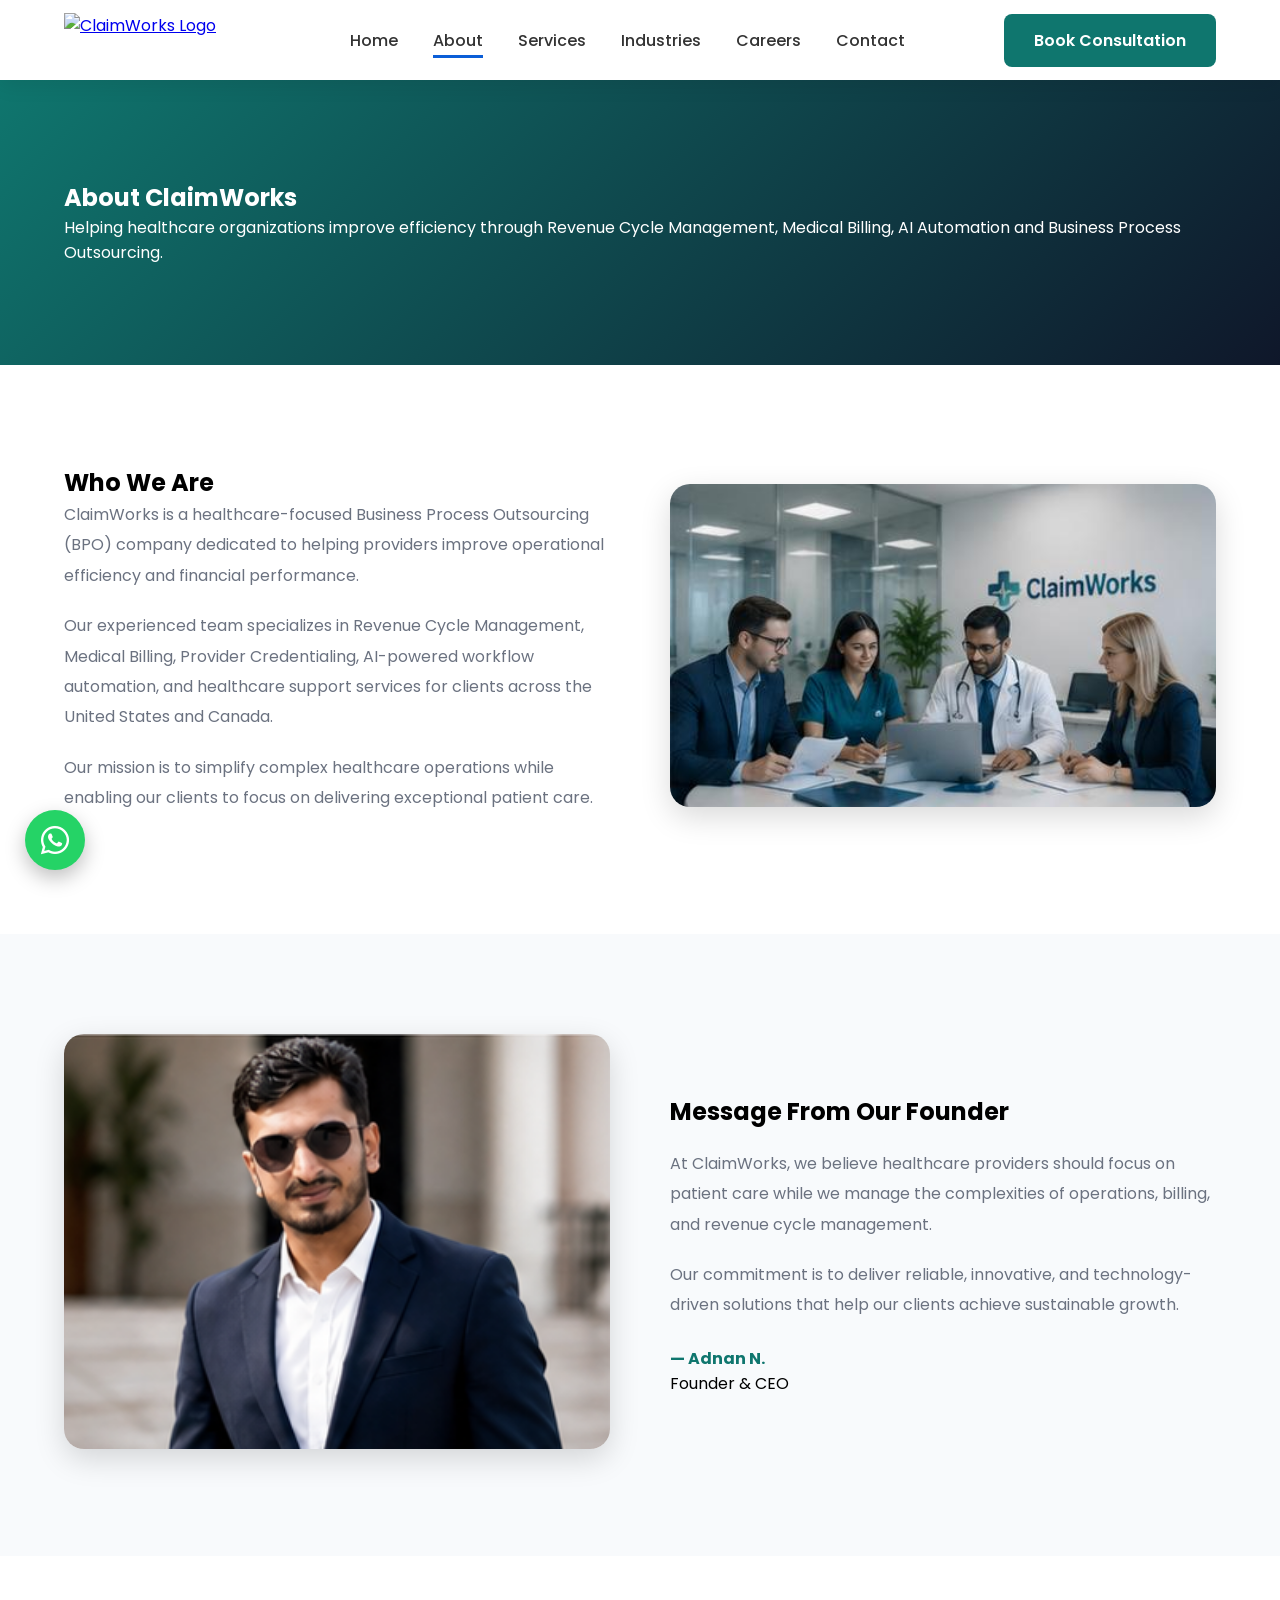
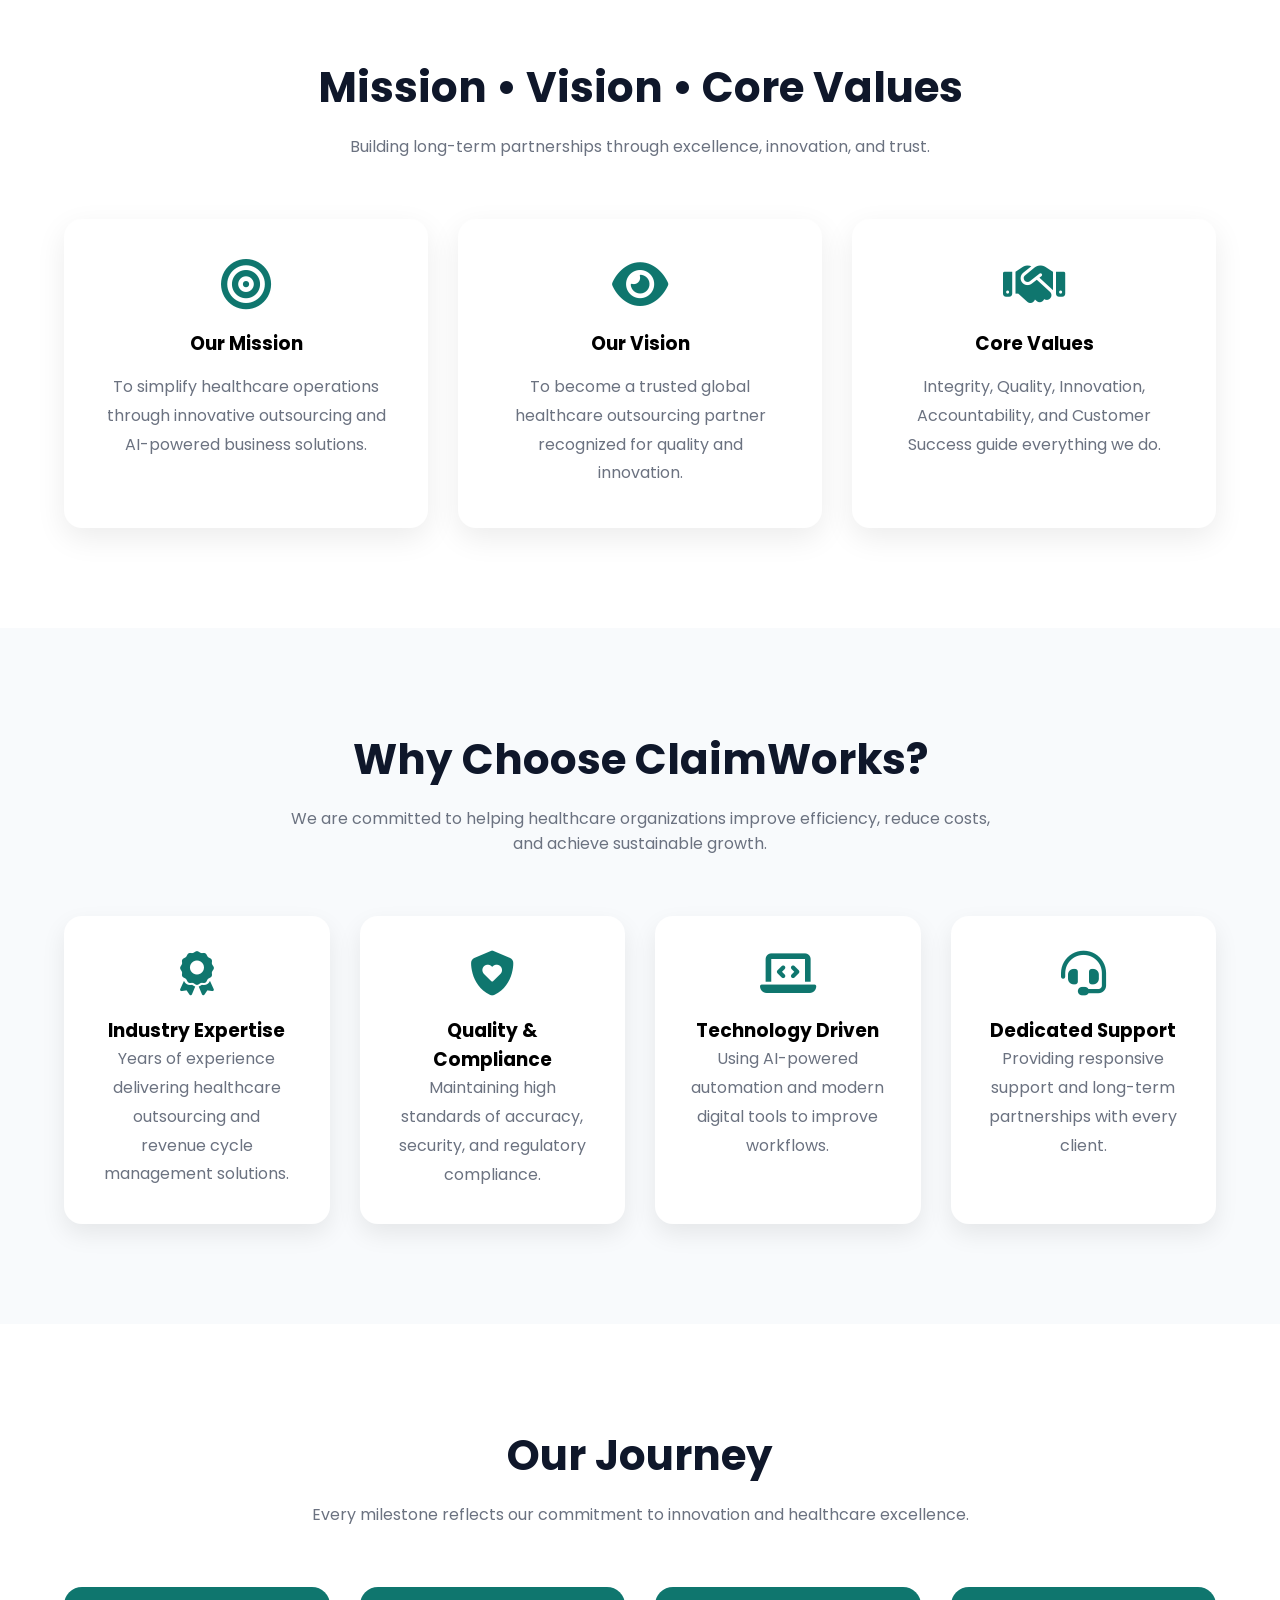
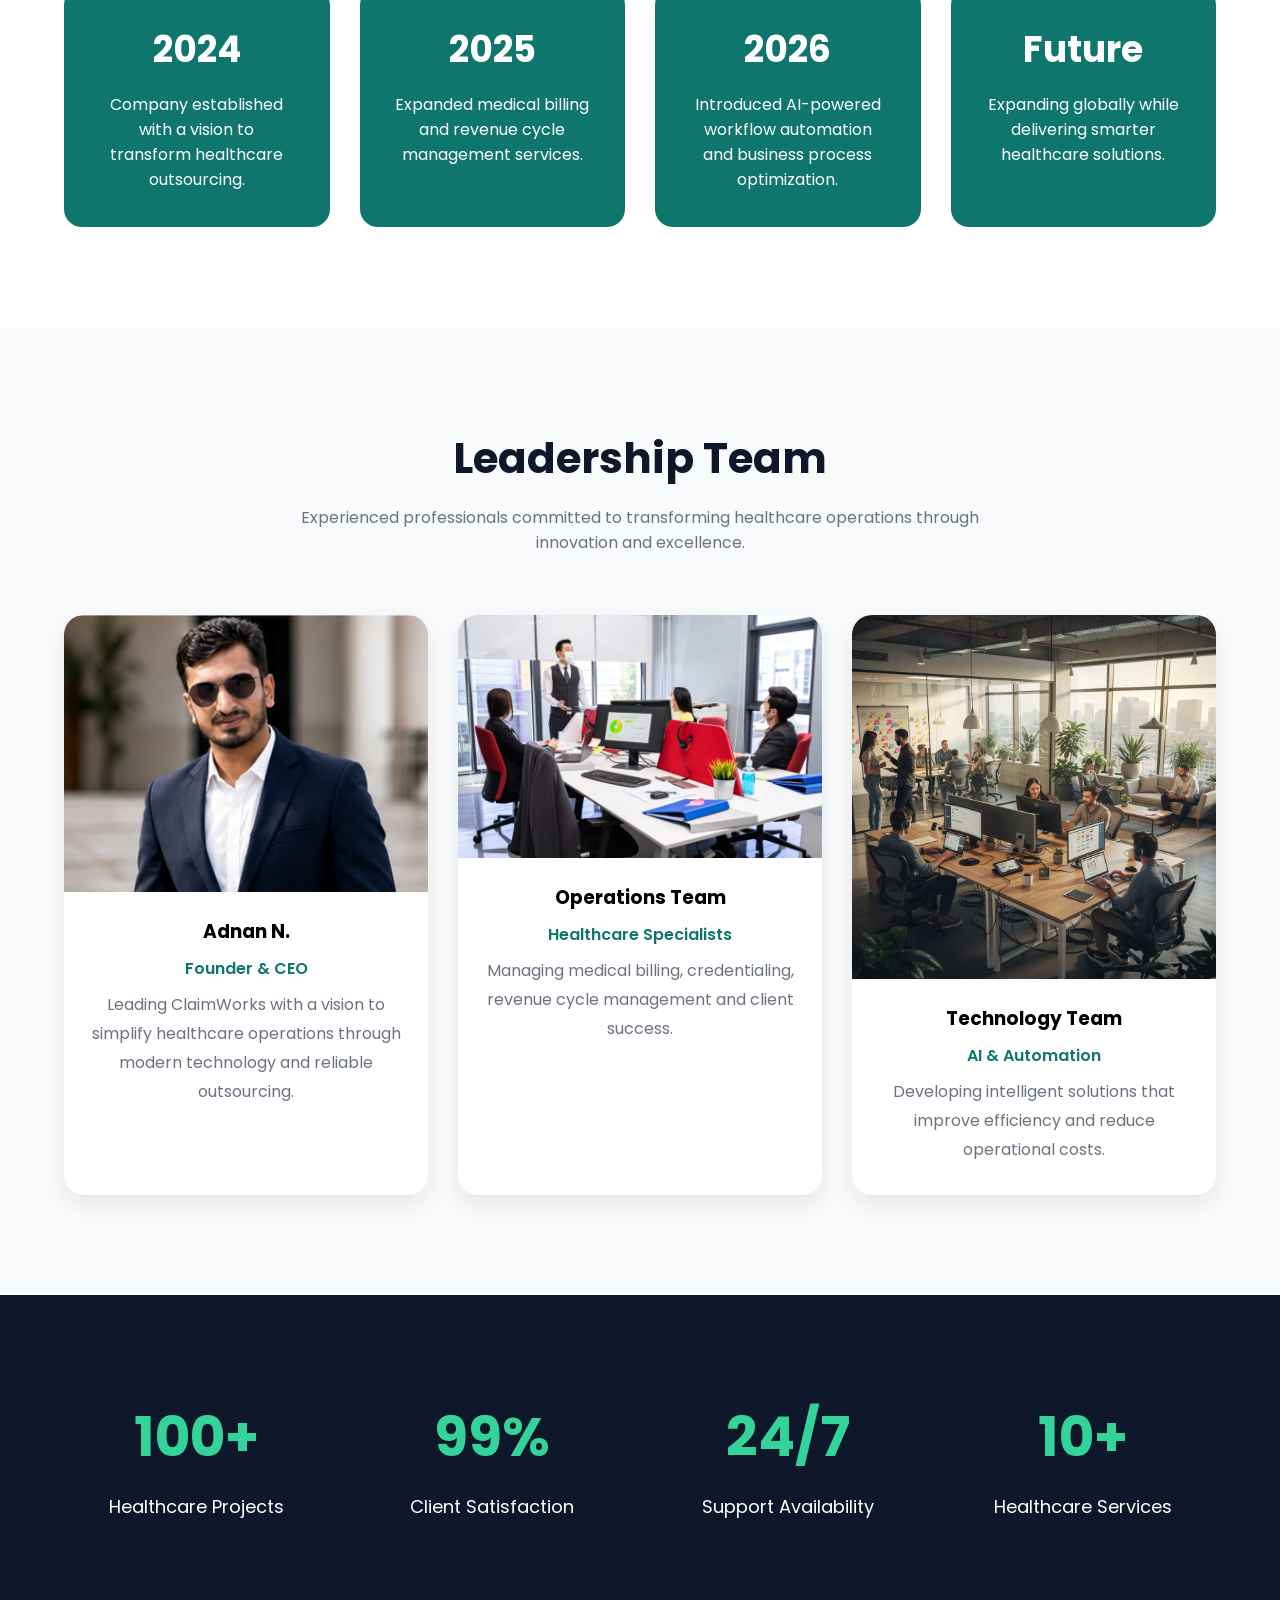
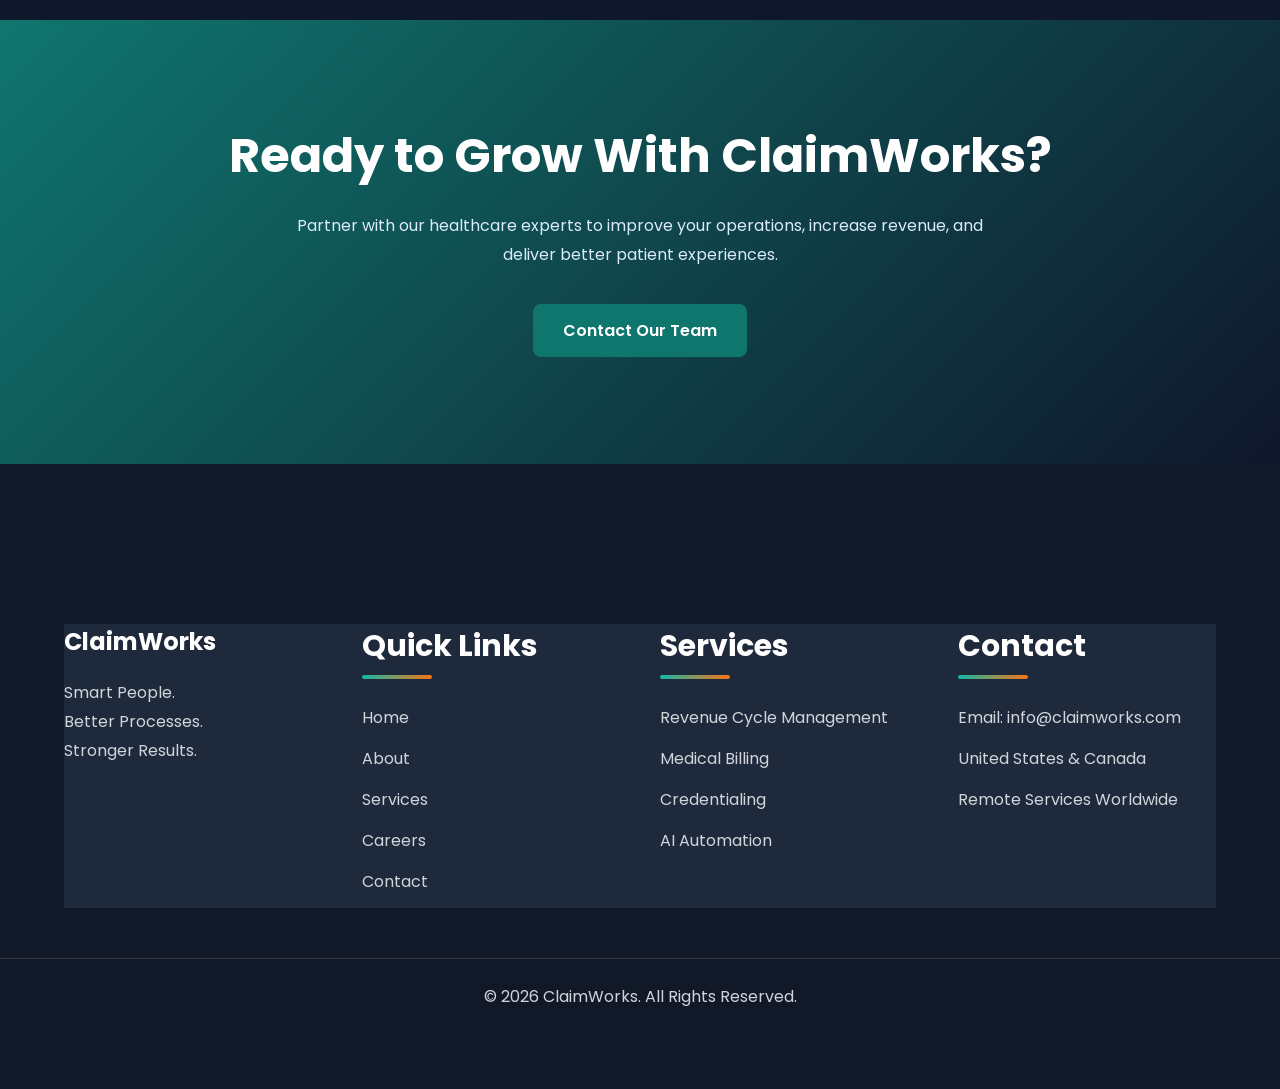
==== commit 83f94e5a: "Update about.html" ====
--- a/about.html
+++ b/about.html
@@ -25,15 +25,9 @@
 <div class="container nav">
 
 <div class="logo">
-
-<h2>
-
-<i class="fa-solid fa-heart-pulse"></i>
-
-ClaimWorks
-
-</h2>
-
+    <a href="index.html">
+        <img src="images/logo.png" alt="ClaimWorks Logo">
+    </a>
 </div>
 
 <nav>
@@ -640,4 +634,4 @@
 
 </body>
 
-</html>+</html>
--- a/asset/css/style.css
+++ b/asset/css/style.css
@@ -1112,7 +1112,7 @@
 /* ================= NEWSLETTER ================= */
 
 .newsletter{
-    background:linear-gradient(135deg,#0b5ed7,#1d9bf0);
+    background:linear-gradient(135deg,#0f766e,#115e59);
     padding:90px 20px;
     text-align:center;
     color:#fff;
@@ -1157,8 +1157,8 @@
     padding:16px 30px;
     border:none;
     border-radius:50px;
-    background:#fff;
-    color:#0b5ed7;
+    background:#14b8a6;
+    color:#fff;
     font-size:16px;
     font-weight:600;
     cursor:pointer;
@@ -1166,7 +1166,7 @@
 }
 
 .newsletter-form button:hover{
-    background:#083b8a;
+     background:#0f766e;
     color:#fff;
     transform:translateY(-3px);
 }
@@ -3032,4 +3032,430 @@
 .footer a{
     color:#d1d5db !important;
     text-decoration:none;
-}+}
+
+/*========================
+        NEW FOOTER
+========================*/
+
+.footer{
+    background:#1e293b;
+    color:#fff;
+    margin-top:80px;
+}
+
+.footer-top-line{
+    width:100%;
+    height:4px;
+    background:linear-gradient(90deg,#14b8a6,#0f766e,#f97316);
+}
+
+.footer-container{
+
+    display:grid;
+    grid-template-columns:2fr 1fr 1fr 1fr;
+
+    gap:70px;
+
+    padding:70px 0;
+
+}
+
+.footer-logo{
+
+    width:280px;
+    margin-bottom:18px;
+
+}
+
+.footer-tagline{
+
+    color:#f8fafc;
+
+    font-size:18px;
+
+    margin-bottom:25px;
+
+}
+
+.footer-text{
+
+    color:#d8e2eb;
+
+    line-height:1.8;
+
+    max-width:350px;
+
+    margin-bottom:30px;
+
+}
+
+.footer-btn{
+
+display:inline-flex;
+
+align-items:center;
+
+gap:10px;
+
+background:#14b8a6;
+
+padding:15px 28px;
+
+border-radius:40px;
+
+color:#fff;
+
+text-decoration:none;
+
+font-weight:600;
+
+transition:.3s;
+
+}
+
+.footer-btn:hover{
+
+background:#0f766e;
+
+transform:translateY(-3px);
+
+}
+
+.footer-social{
+
+margin-top:35px;
+
+display:flex;
+
+gap:15px;
+
+}
+
+.footer-social a{
+
+width:48px;
+
+height:48px;
+
+border-radius:50%;
+
+display:flex;
+
+align-items:center;
+
+justify-content:center;
+
+border:1px solid rgba(255,255,255,.2);
+
+color:#fff;
+
+font-size:20px;
+
+text-decoration:none;
+
+transition:.3s;
+
+}
+
+.footer-social a:hover{
+
+background:#14b8a6;
+
+border-color:#14b8a6;
+
+transform:translateY(-5px);
+
+}
+
+.footer h3{
+
+font-size:30px;
+
+margin-bottom:35px;
+
+position:relative;
+
+}
+
+.footer h3::after{
+
+content:"";
+
+position:absolute;
+
+left:0;
+
+bottom:-10px;
+
+width:70px;
+
+height:4px;
+
+background:linear-gradient(to right,#14b8a6,#f97316);
+
+border-radius:20px;
+
+}
+
+.footer-links{
+
+list-style:none;
+
+padding:0;
+
+margin:0;
+
+}
+
+.footer-links li{
+
+margin-bottom:18px;
+
+}
+
+.footer-links a{
+
+text-decoration:none;
+
+color:#f8fafc;
+
+transition:.3s;
+
+}
+
+.footer-links a:hover{
+
+color:#14b8a6;
+
+padding-left:8px;
+
+}
+
+.footer-contact{
+
+list-style:none;
+
+padding:0;
+
+margin:0;
+
+}
+
+.footer-contact li{
+
+display:flex;
+
+align-items:center;
+
+gap:15px;
+
+margin-bottom:25px;
+
+font-size:17px;
+
+}
+
+.footer-contact i{
+
+width:48px;
+
+height:48px;
+
+background:#0f766e;
+
+border-radius:50%;
+
+display:flex;
+
+align-items:center;
+
+justify-content:center;
+
+color:#14b8a6;
+
+}
+
+.footer-contact a{
+
+color:#fff;
+
+text-decoration:none;
+
+}
+
+.footer-bottom{
+
+border-top:1px solid rgba(255,255,255,.12);
+
+padding:25px 0;
+
+display:flex;
+
+justify-content:space-between;
+
+align-items:center;
+
+flex-wrap:wrap;
+
+}
+
+.footer-bottom a{
+
+color:#fff;
+
+text-decoration:none;
+
+margin-left:20px;
+
+}
+
+.footer-bottom a:hover{
+
+color:#14b8a6;
+
+}
+
+/*========================
+      Responsive
+========================*/
+
+@media(max-width:992px){
+
+.footer-container{
+
+grid-template-columns:1fr 1fr;
+
+gap:40px;
+
+}
+
+}
+
+@media(max-width:768px){
+
+.footer-container{
+
+grid-template-columns:1fr;
+
+text-align:center;
+
+}
+
+.footer-text{
+
+margin:auto auto 25px;
+
+}
+
+.footer-social{
+
+justify-content:center;
+
+}
+
+.footer-contact li{
+
+justify-content:center;
+
+}
+
+.footer h3::after{
+
+left:50%;
+
+transform:translateX(-50%);
+
+}
+
+.footer-bottom{
+
+flex-direction:column;
+
+gap:15px;
+
+text-align:center;
+
+}
+
+}
+/* ===========================
+   Mobile Responsive Header
+=========================== */
+@media (max-width:768px){
+
+    .navbar,
+    .header,
+    nav {
+        display:flex;
+        flex-direction:column;
+        align-items:center;
+        padding: 15px;
+    }
+
+    .logo img {
+        width: 180px;
+        height: auto;
+        display: block;
+        margin: 0 auto 20px;
+    }
+
+    .logo {
+        display: flex;
+        justify-content: center;
+        align-items: center;
+        width: 100%;
+    }
+
+    .nav-links,
+    nav ul {
+        display: flex;
+        flex-direction: column;
+        align-items: center;
+        gap: 18px;
+        padding: 0;
+        margin: 20px 0;
+        list-style: none;
+    }
+
+    .nav-links li,
+    nav ul li {
+        margin: 0;
+    }
+
+    .btn,
+    .book-btn {
+        width: 90%;
+        max-width: 320px;
+        text-align: center;
+    }
+}
+/************ LOGO FIX FOR ALL PAGES ************/
+
+.logo{
+    display:flex;
+    align-items:center;
+}
+
+.logo img{
+    height:55px !important;
+    width:auto !important;
+    max-width:100%;
+    object-fit:contain;
+    display:block;
+}
+
+@media(max-width:768px){
+
+    .logo{
+        justify-content:center;
+        width:100%;
+    }
+
+    .logo img{
+        height:50px !important;
+        width:auto !important;
+    }
+
+}
+
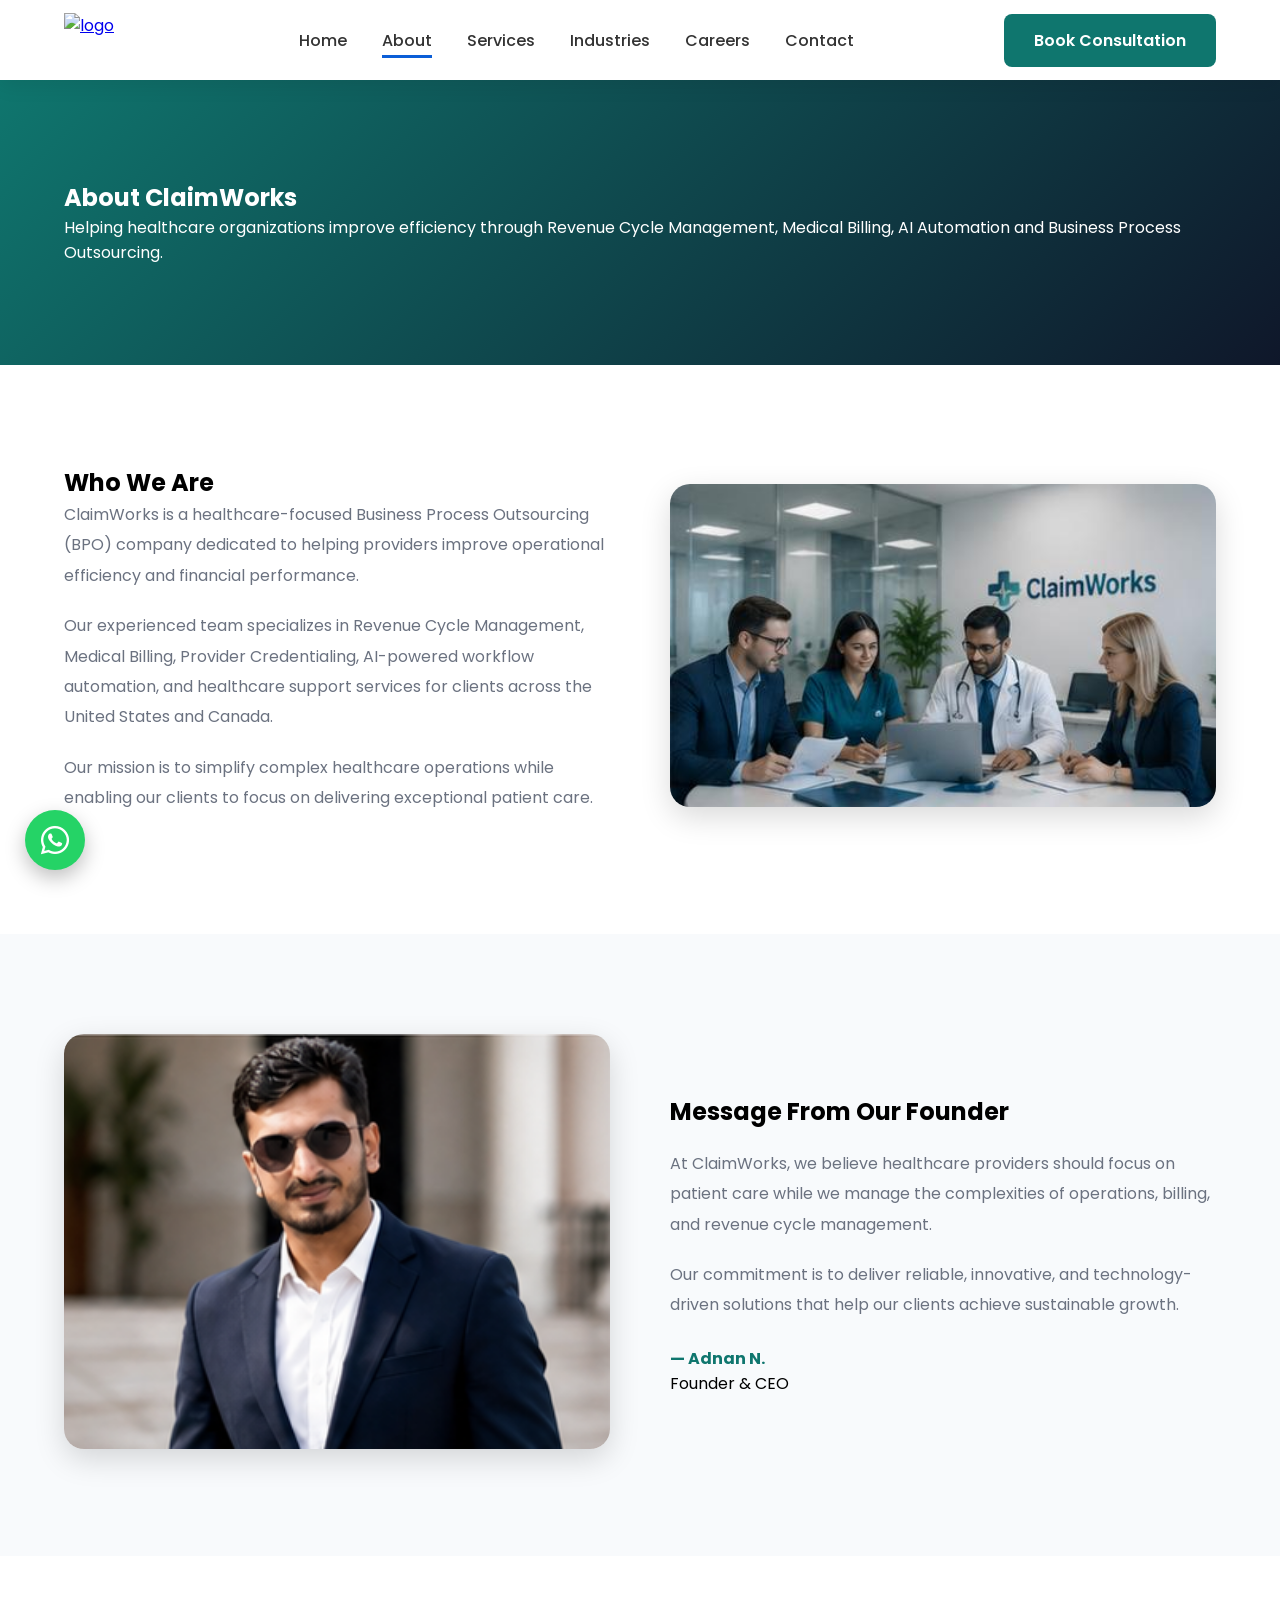
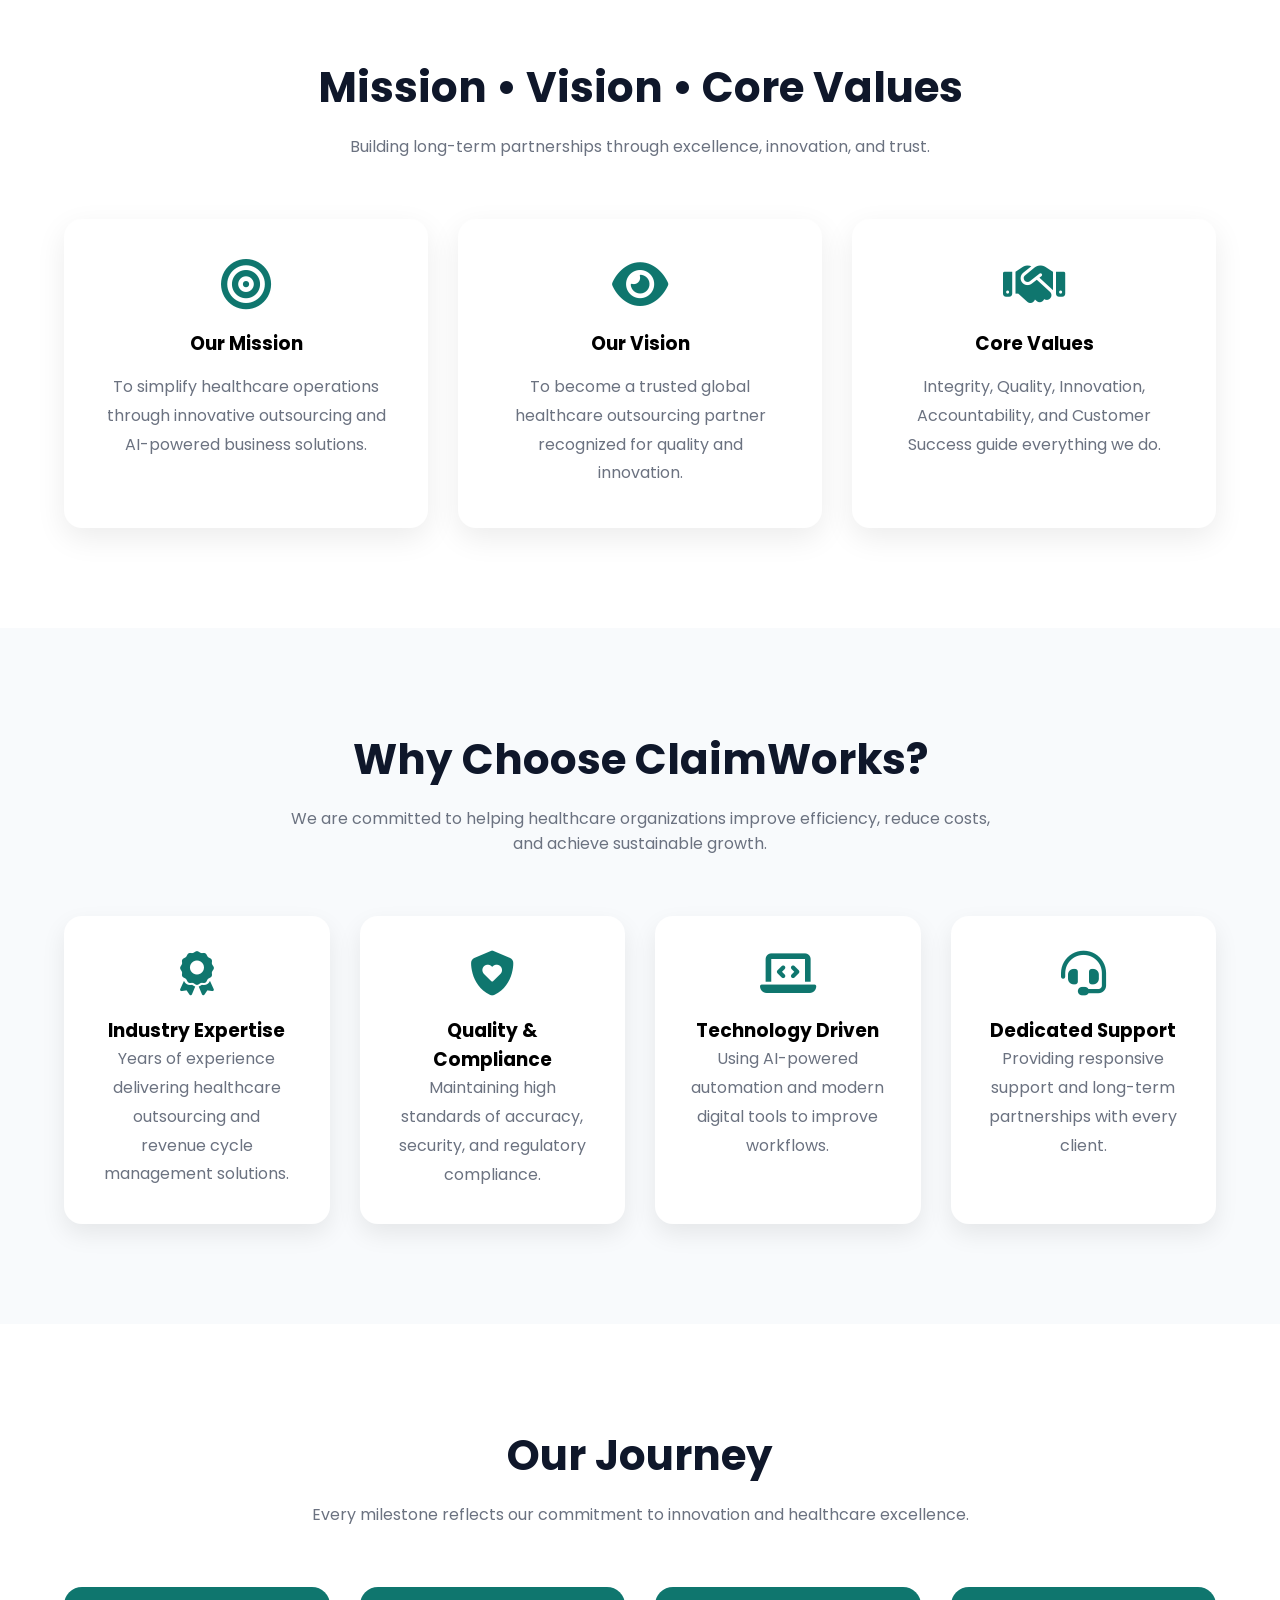
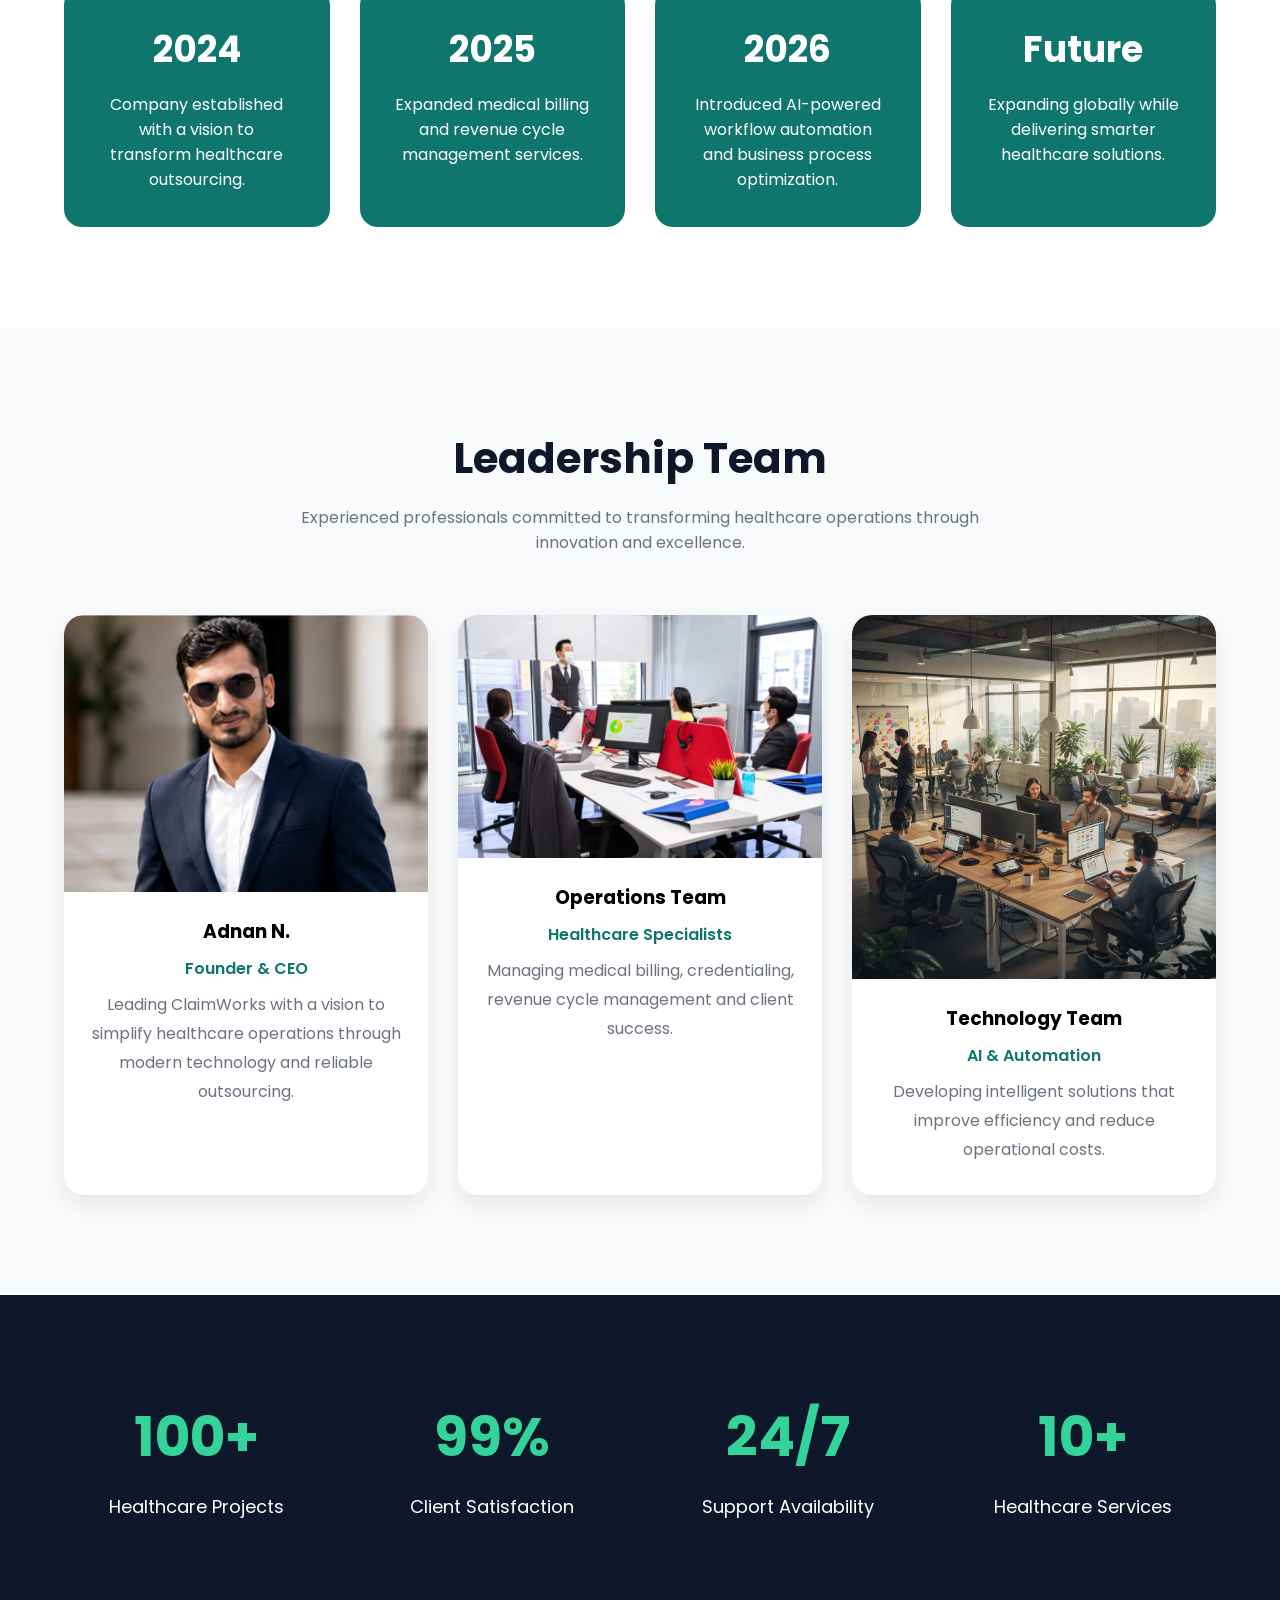
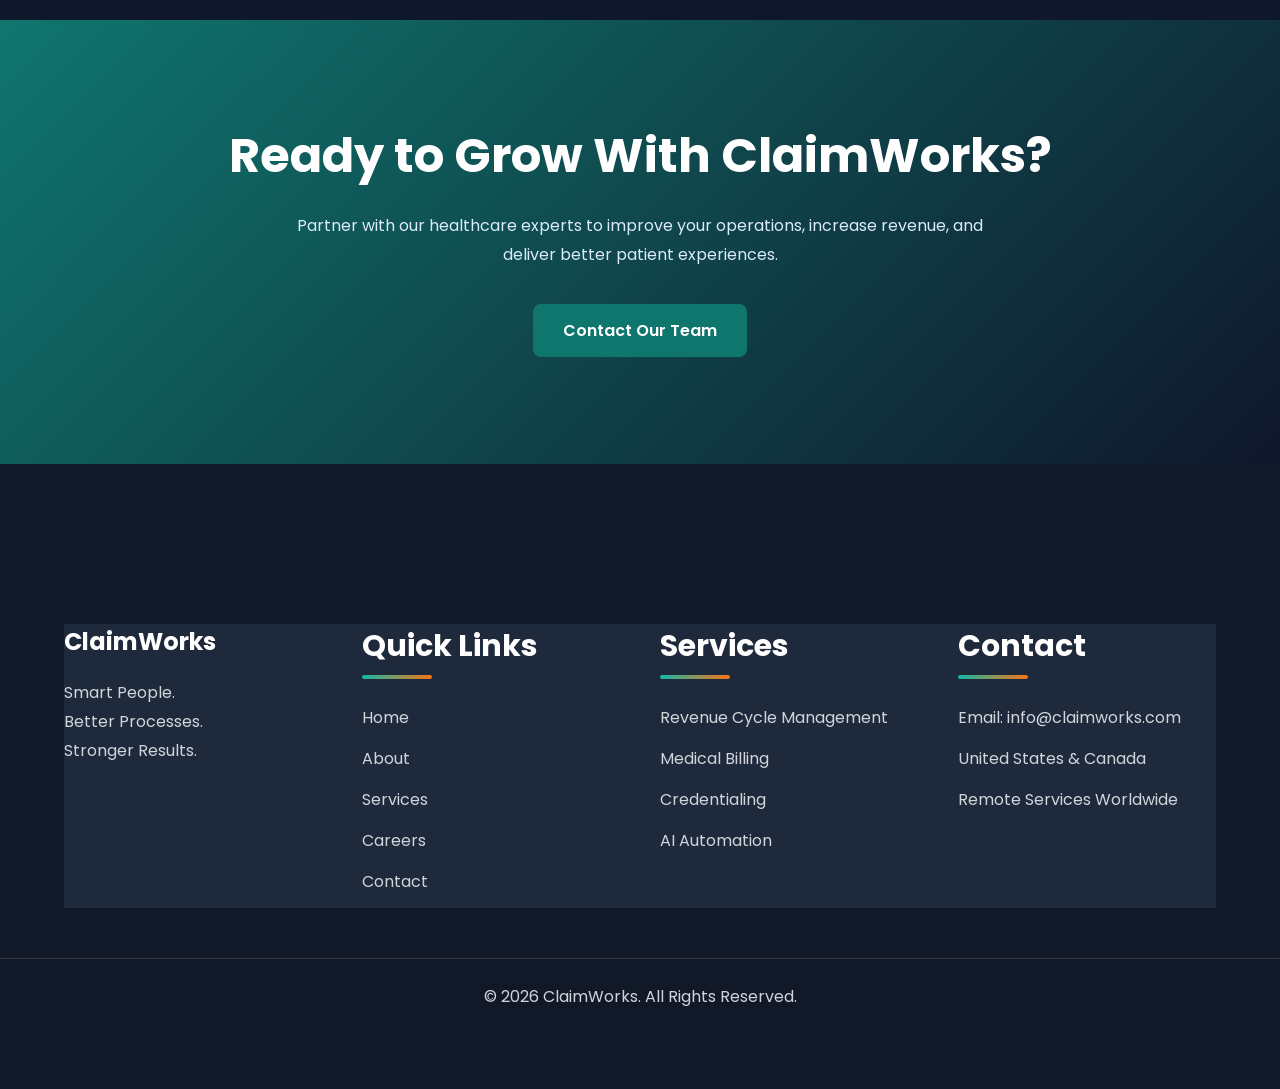
==== commit c76f0ab2: "Update about.html" ====
--- a/about.html
+++ b/about.html
@@ -26,7 +26,7 @@
 
 <div class="logo">
     <a href="index.html">
-        <img src="images/logo.png" alt="ClaimWorks Logo">
+        <img src="images/logo.png" alt="logo">
     </a>
 </div>
 
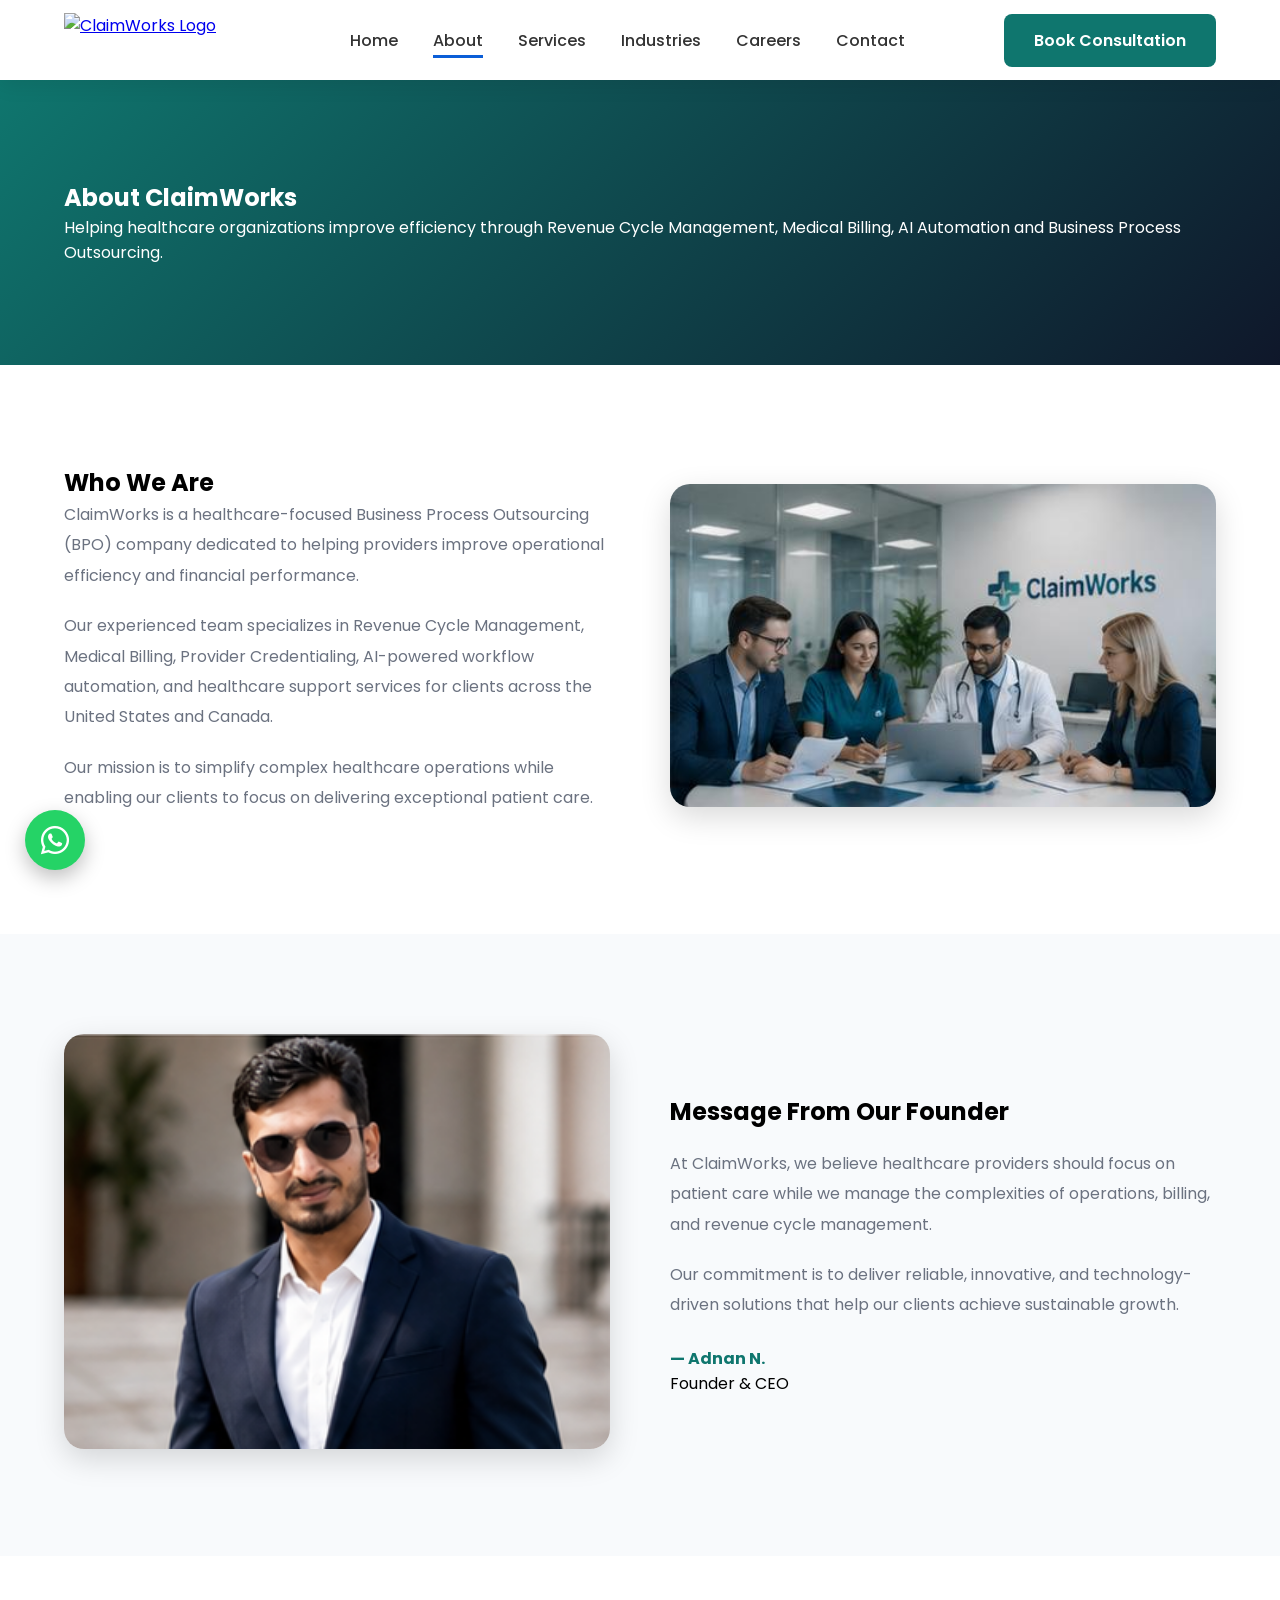
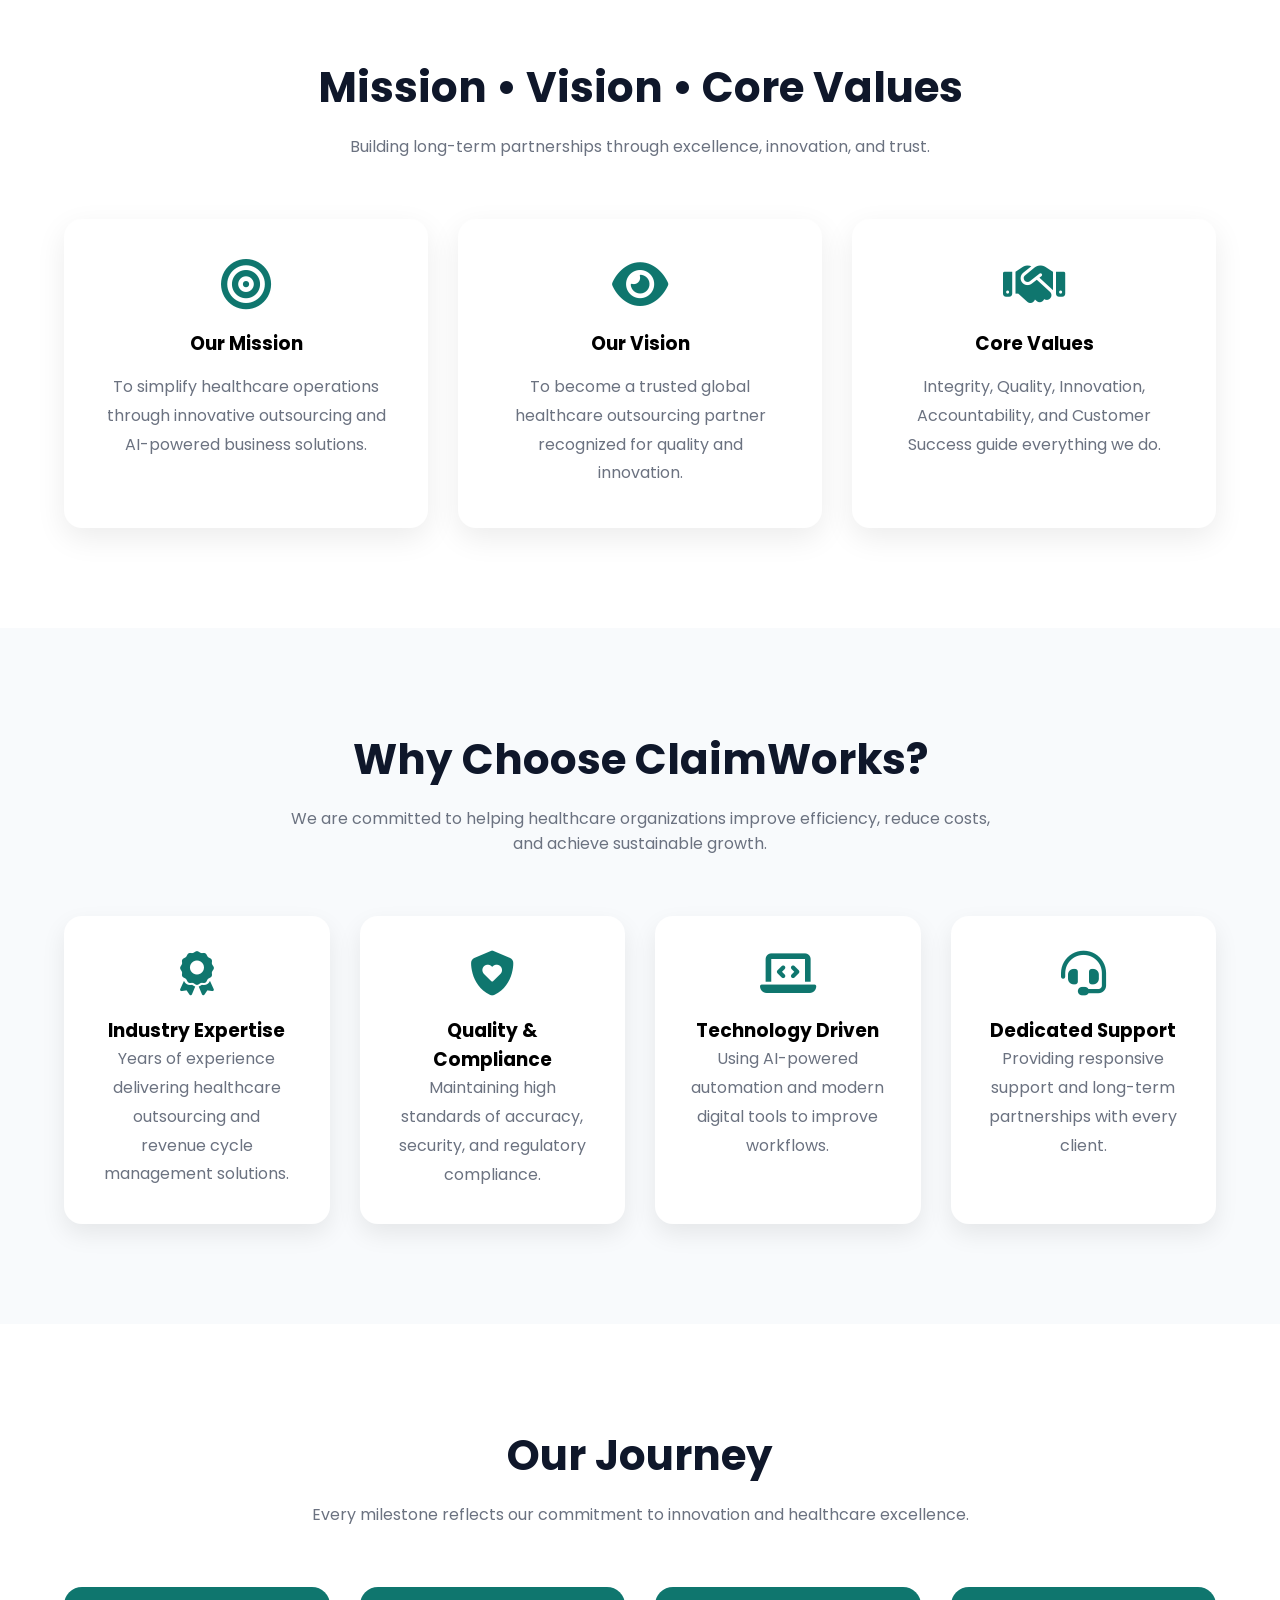
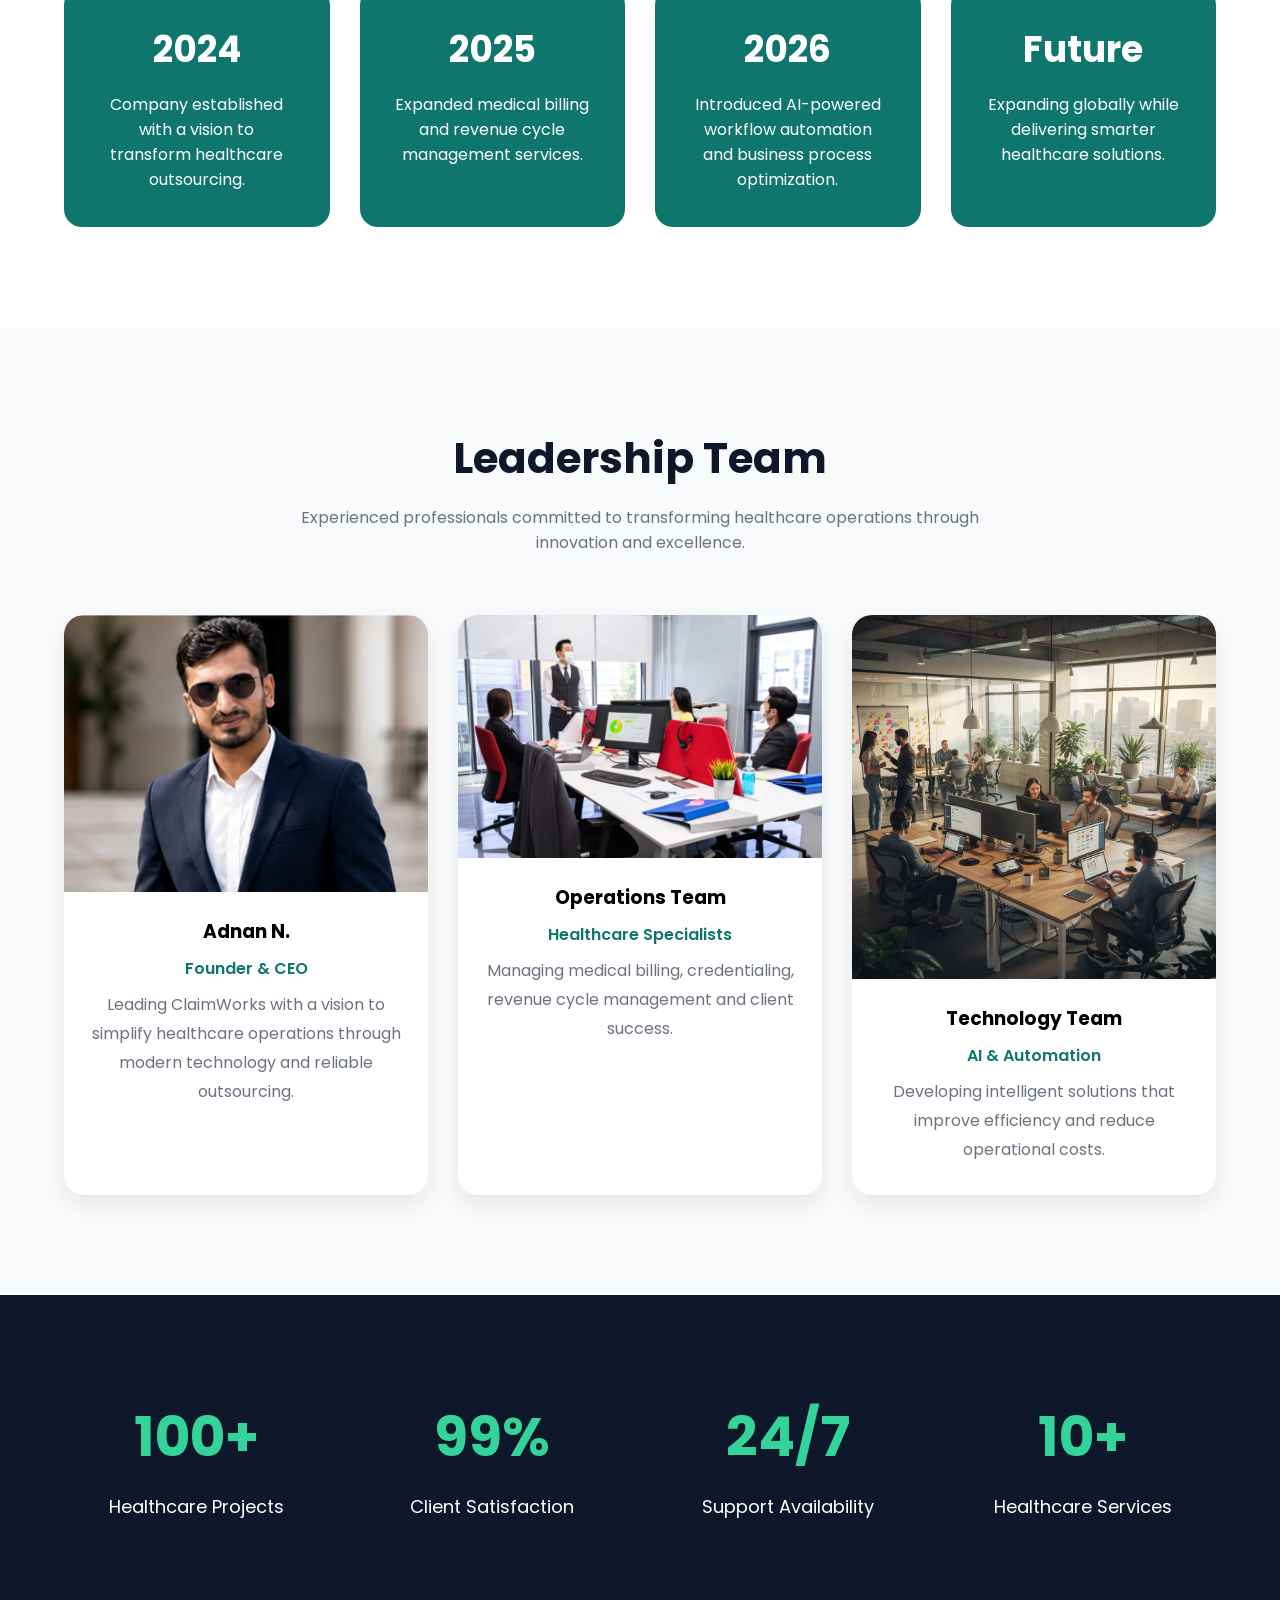
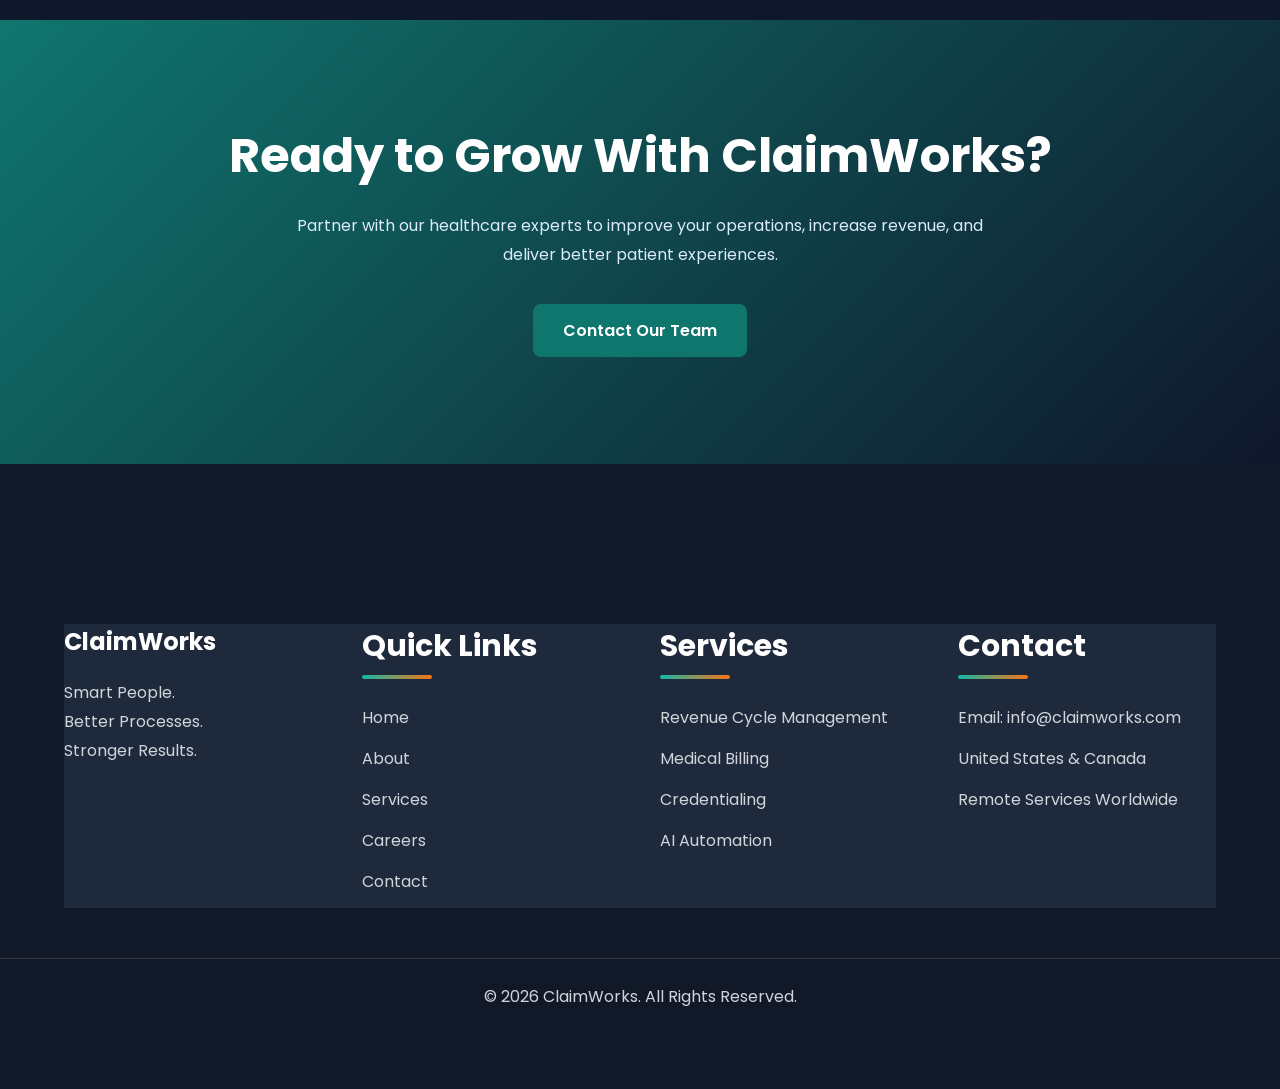
==== commit f4a3ceca: "Update about.html" ====
--- a/about.html
+++ b/about.html
@@ -25,8 +25,8 @@
 <div class="container nav">
 
 <div class="logo">
-    <a href="index.html">
-        <img src="images/logo.png" alt="logo">
+    <a href="../index.html">
+        <img src="../images/logo.png" alt="ClaimWorks Logo">
     </a>
 </div>
 
--- a/asset/css/style.css
+++ b/asset/css/style.css
@@ -3459,3 +3459,14 @@
 
 }
 
+.logo img{
+    height:55px;
+    width:auto;
+    display:block;
+}
+
+.logo a{
+    display:flex;
+    align-items:center;
+}
+
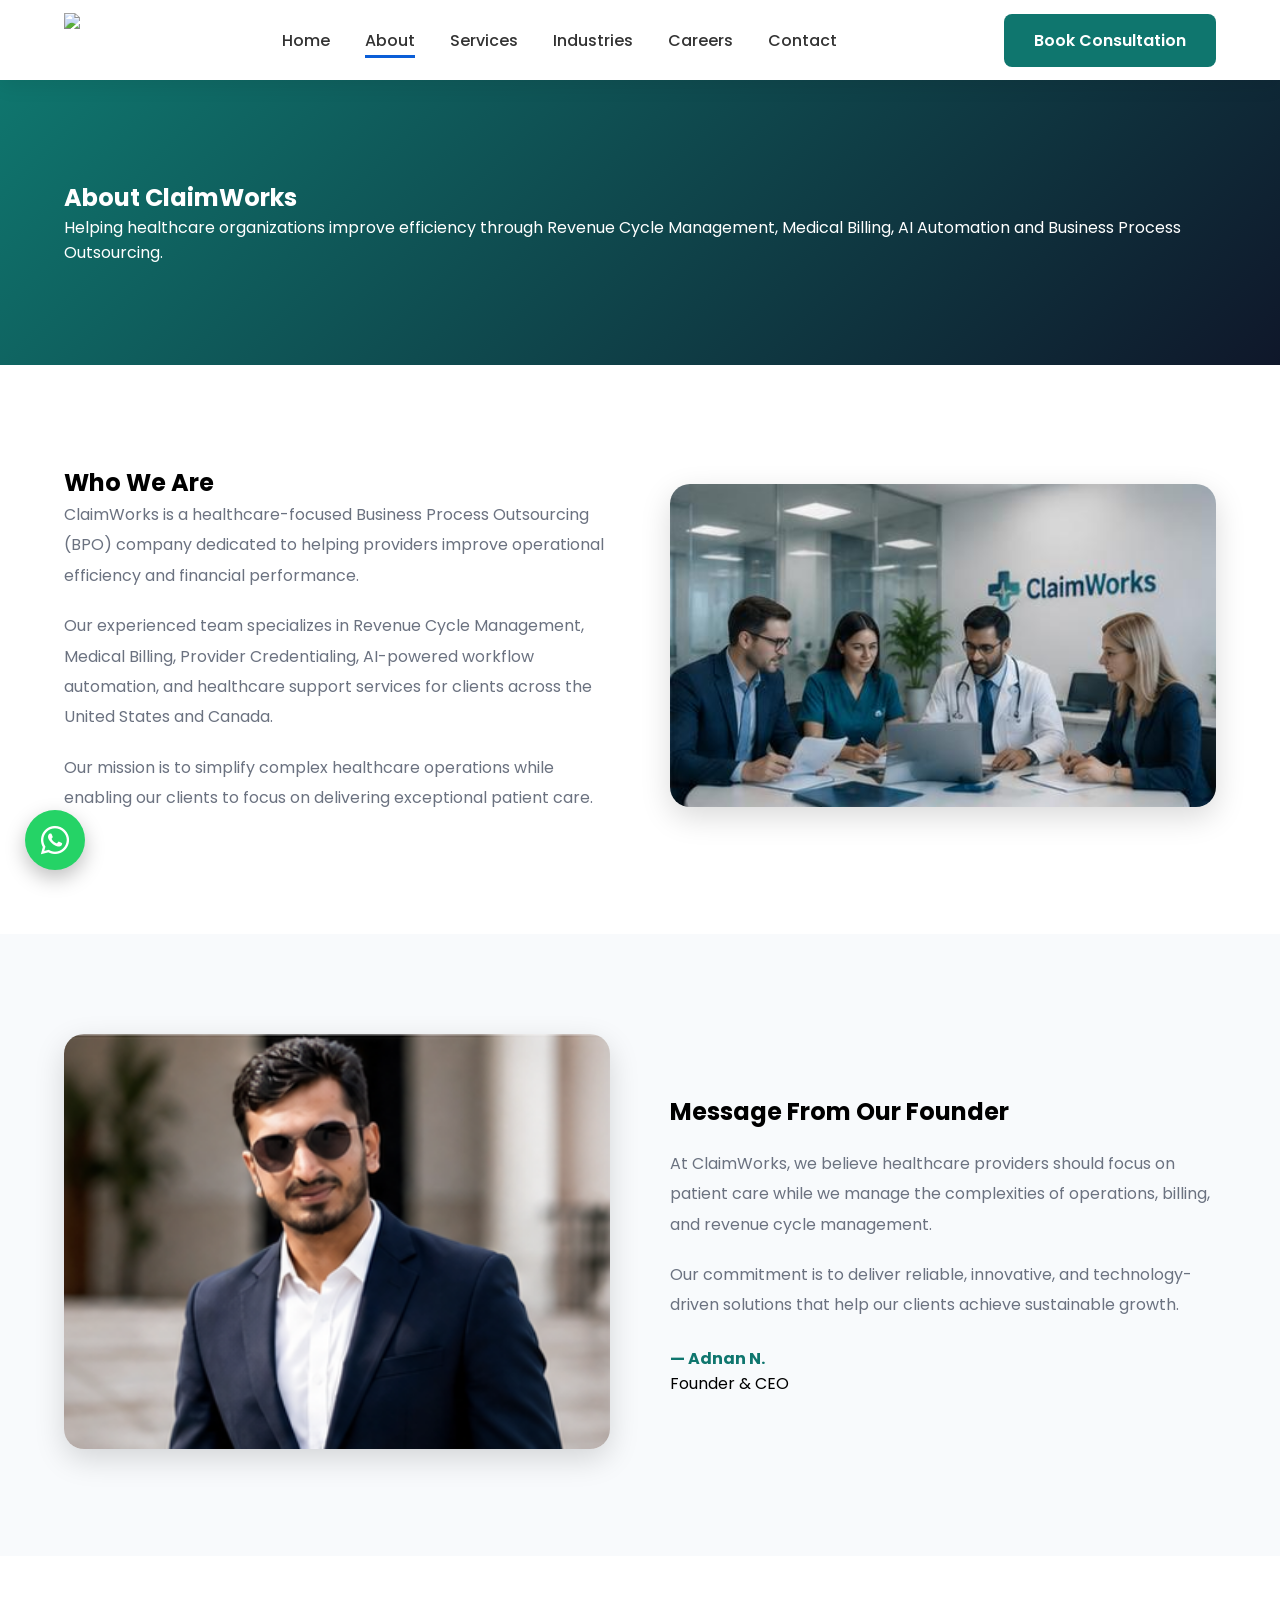
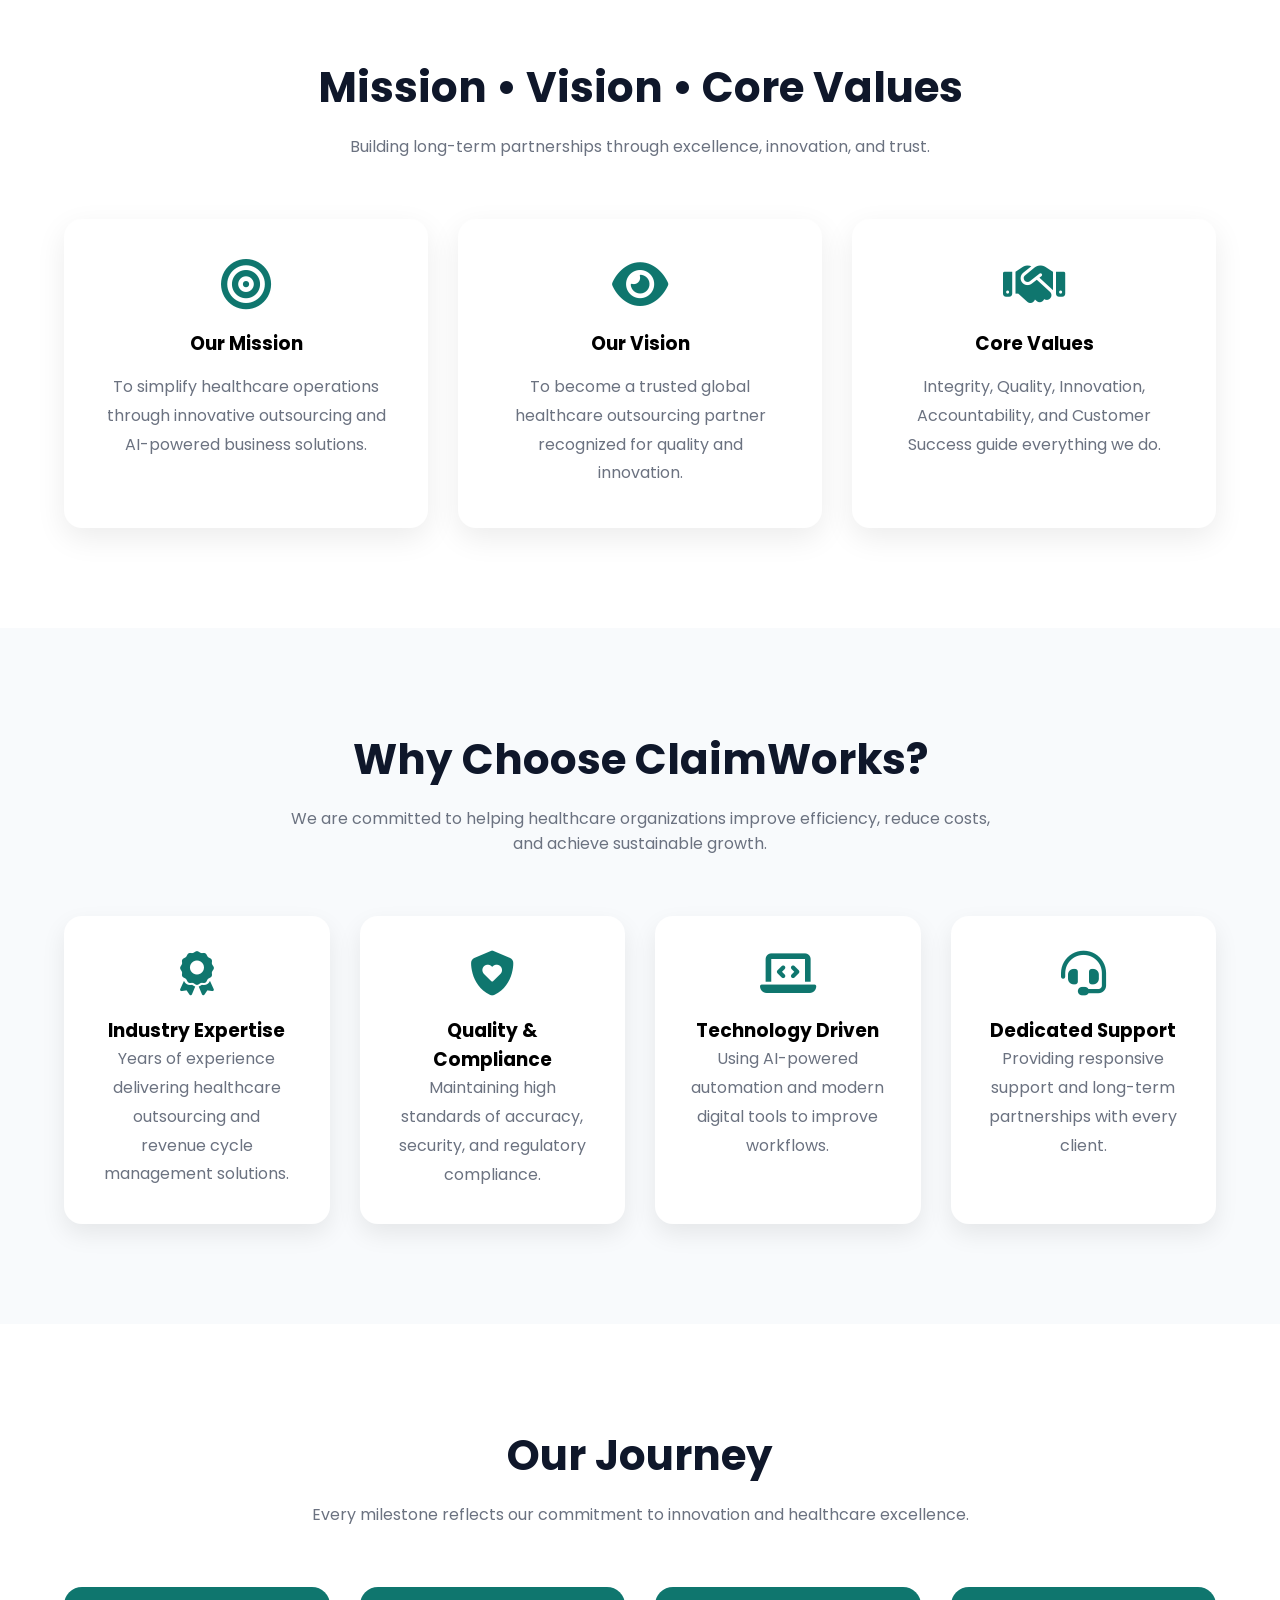
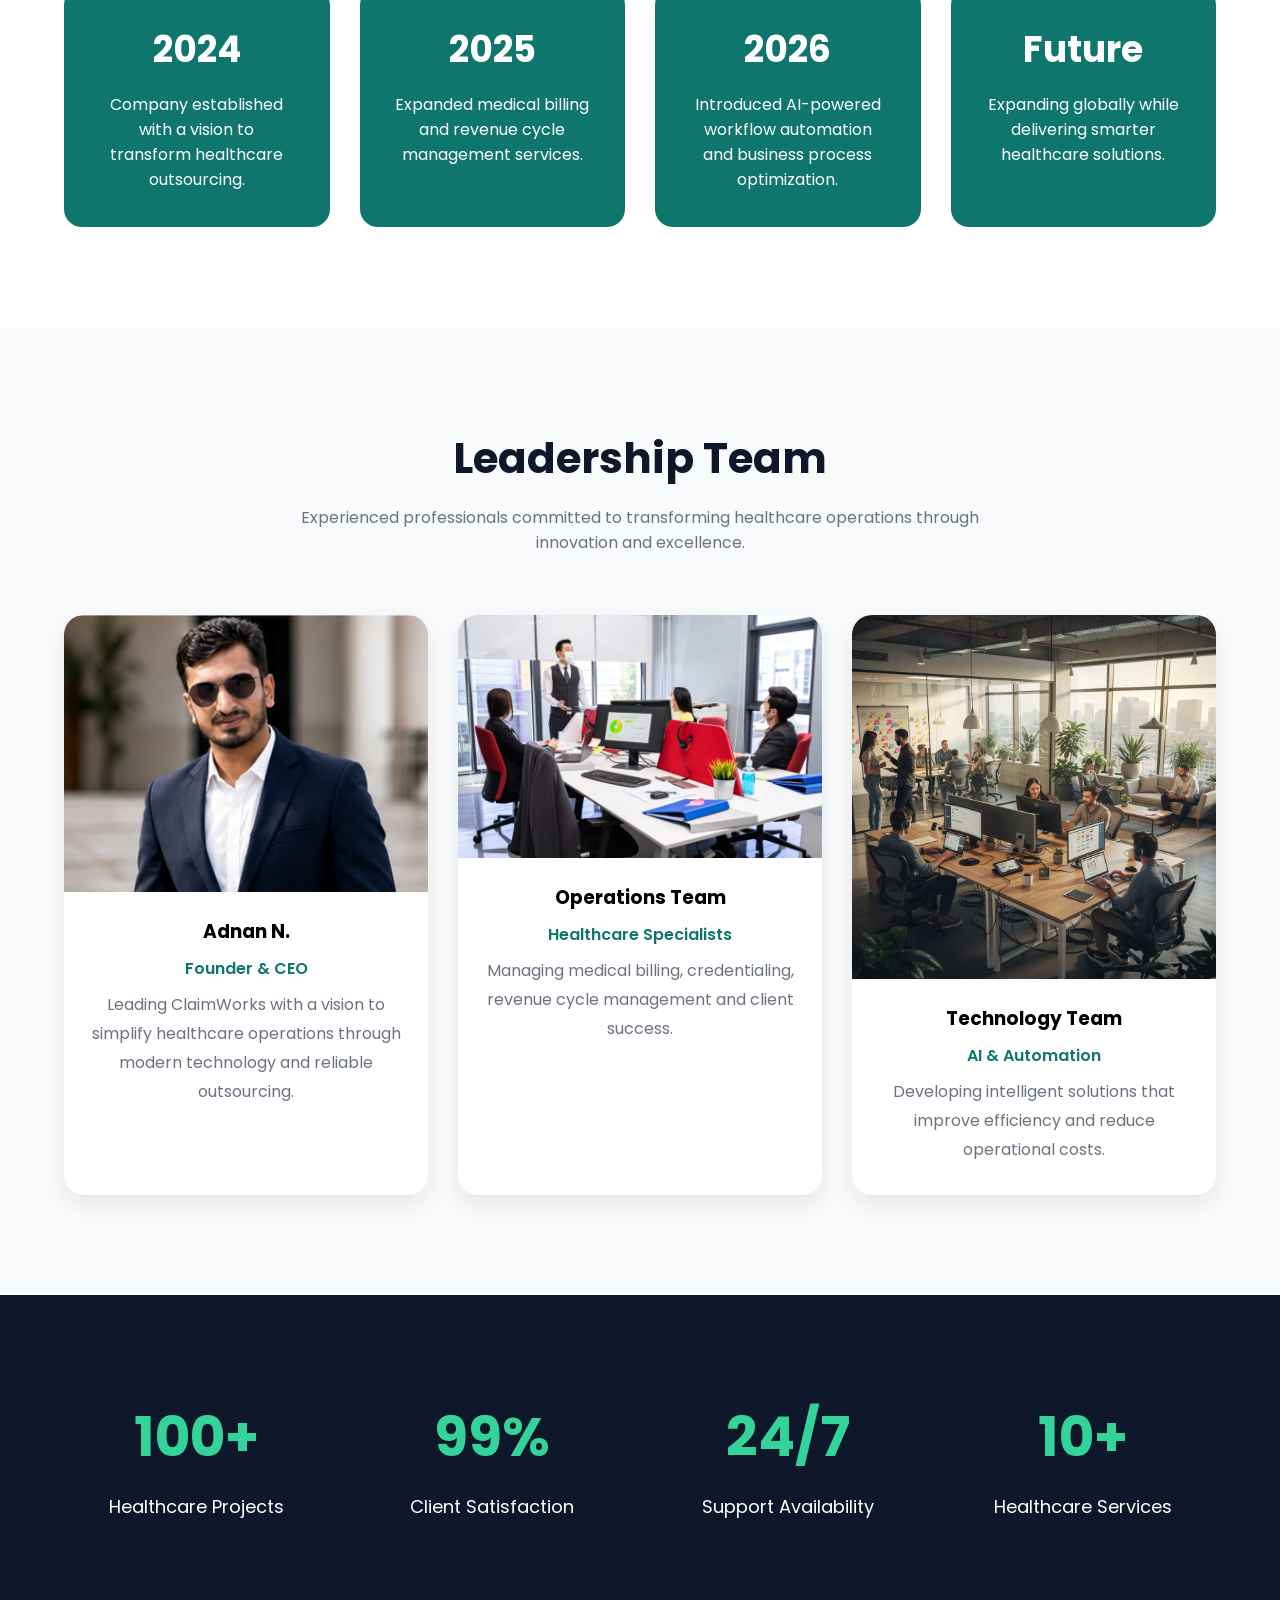
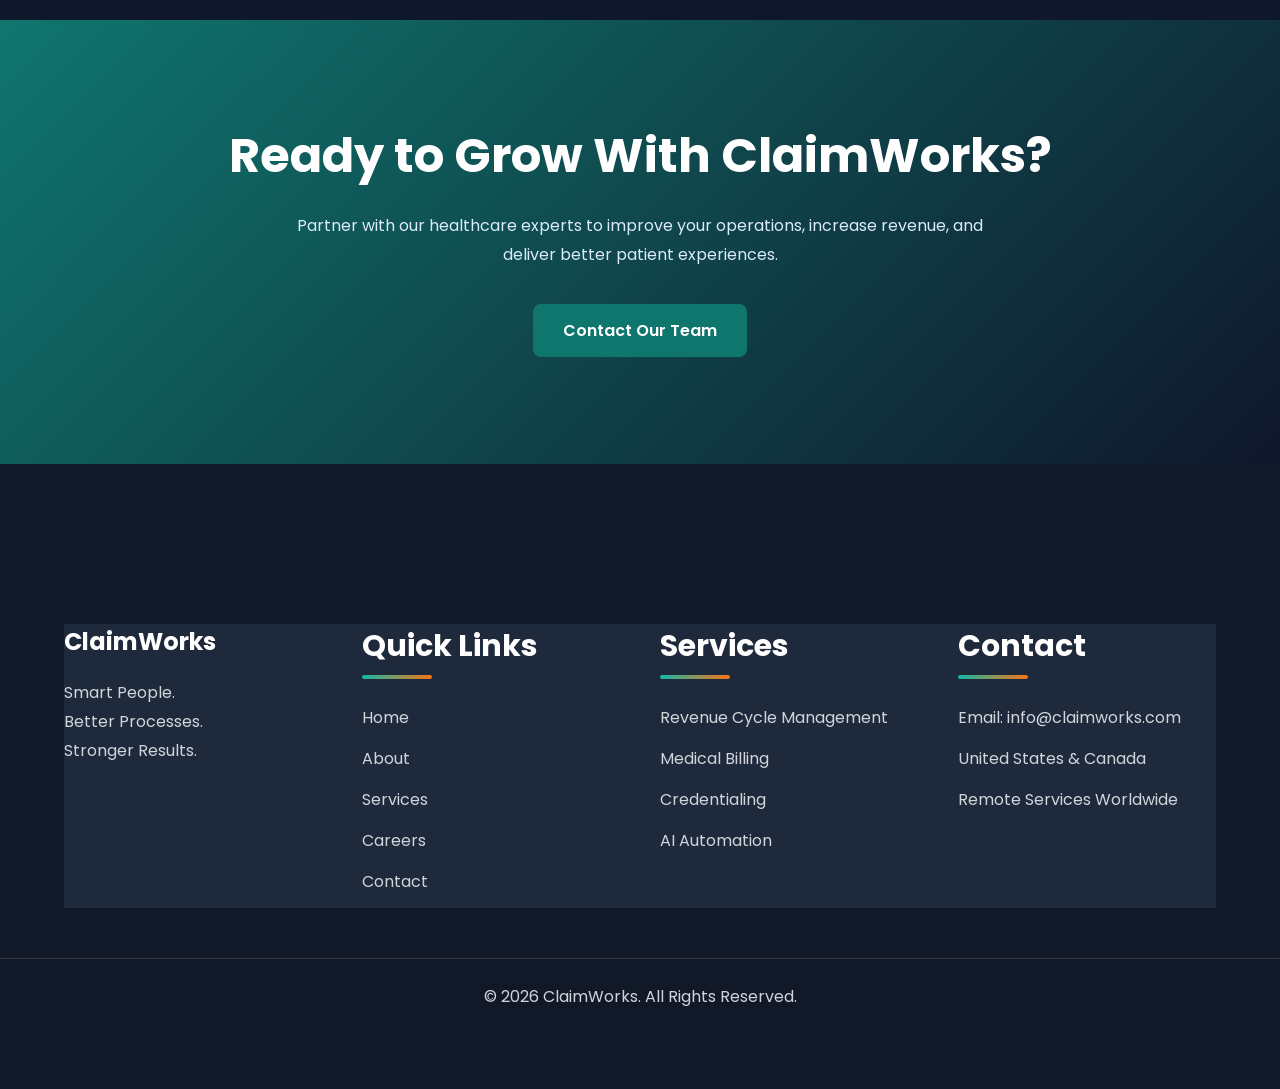
==== commit 87e35e79: "Update about.html" ====
--- a/about.html
+++ b/about.html
@@ -26,7 +26,7 @@
 
 <div class="logo">
     <a href="../index.html">
-        <img src="../images/logo.png" alt="ClaimWorks Logo">
+<img src="images/logo.png">
     </a>
 </div>
 
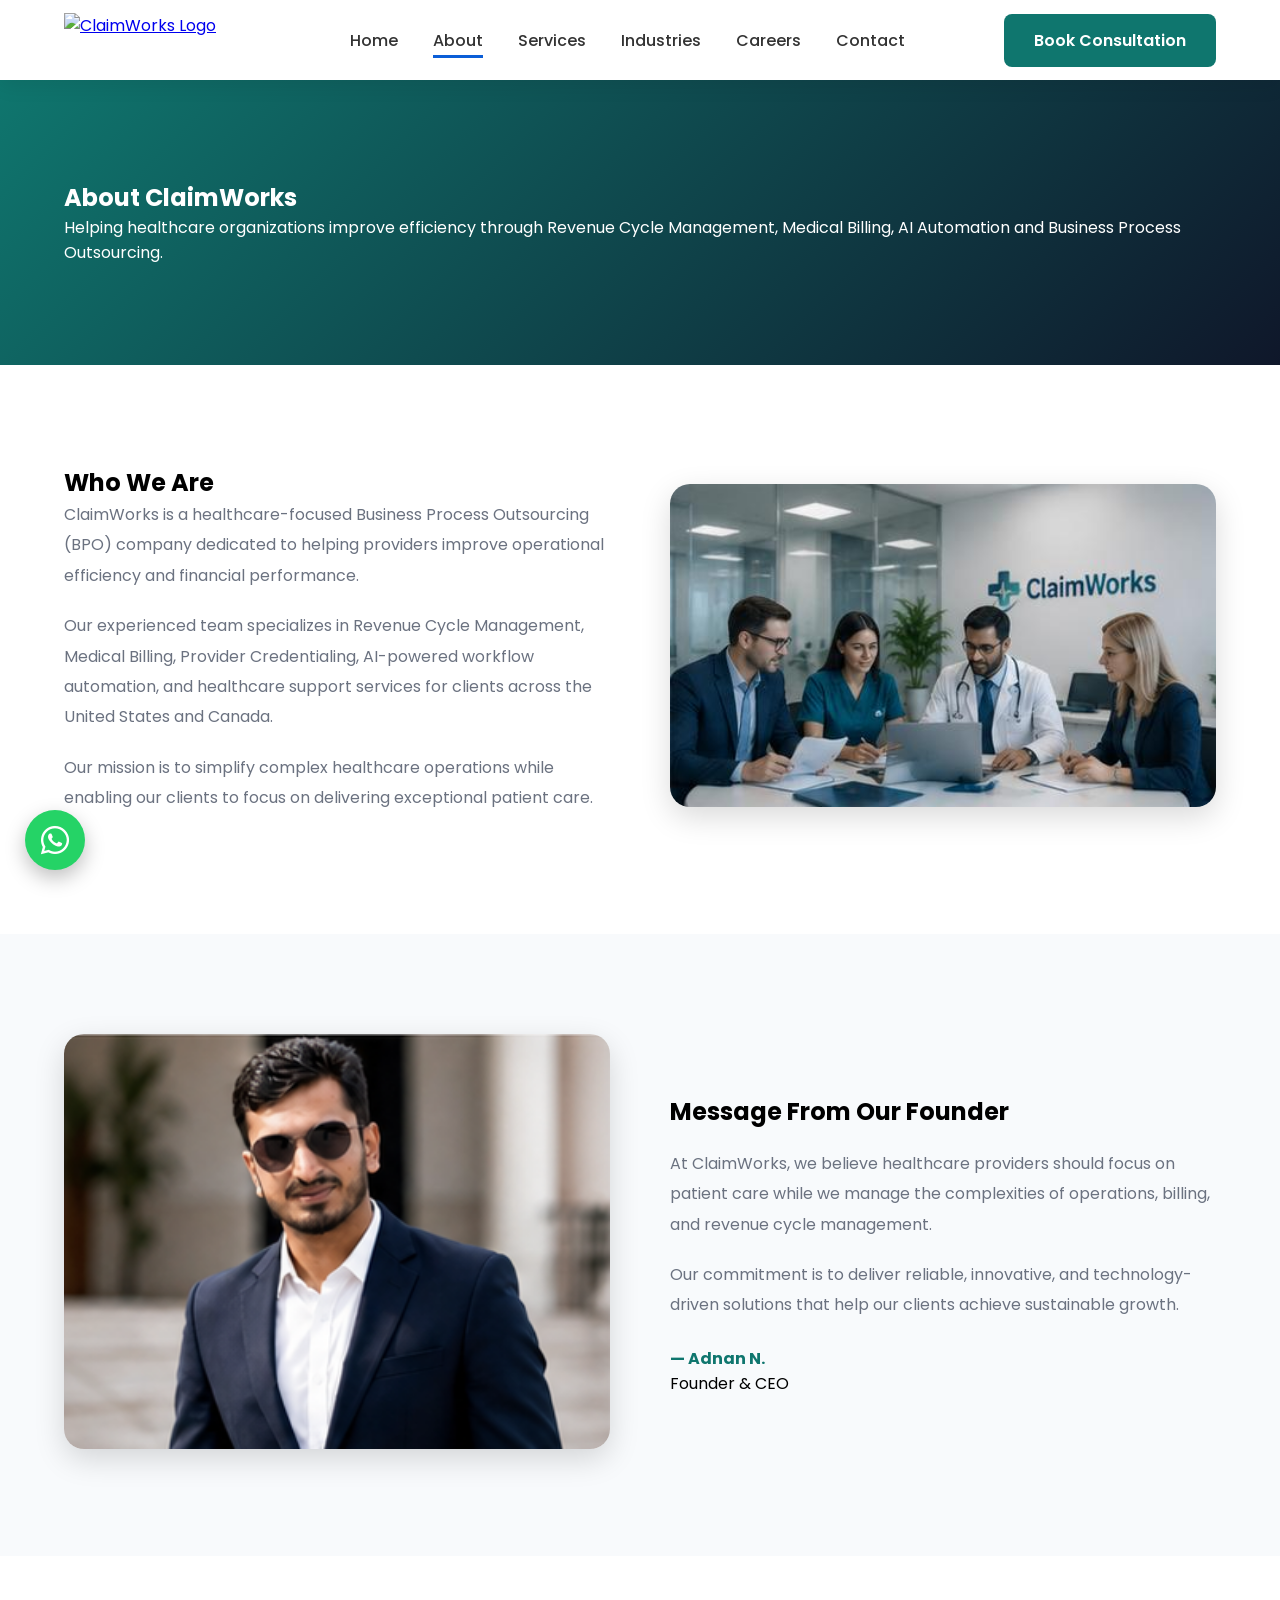
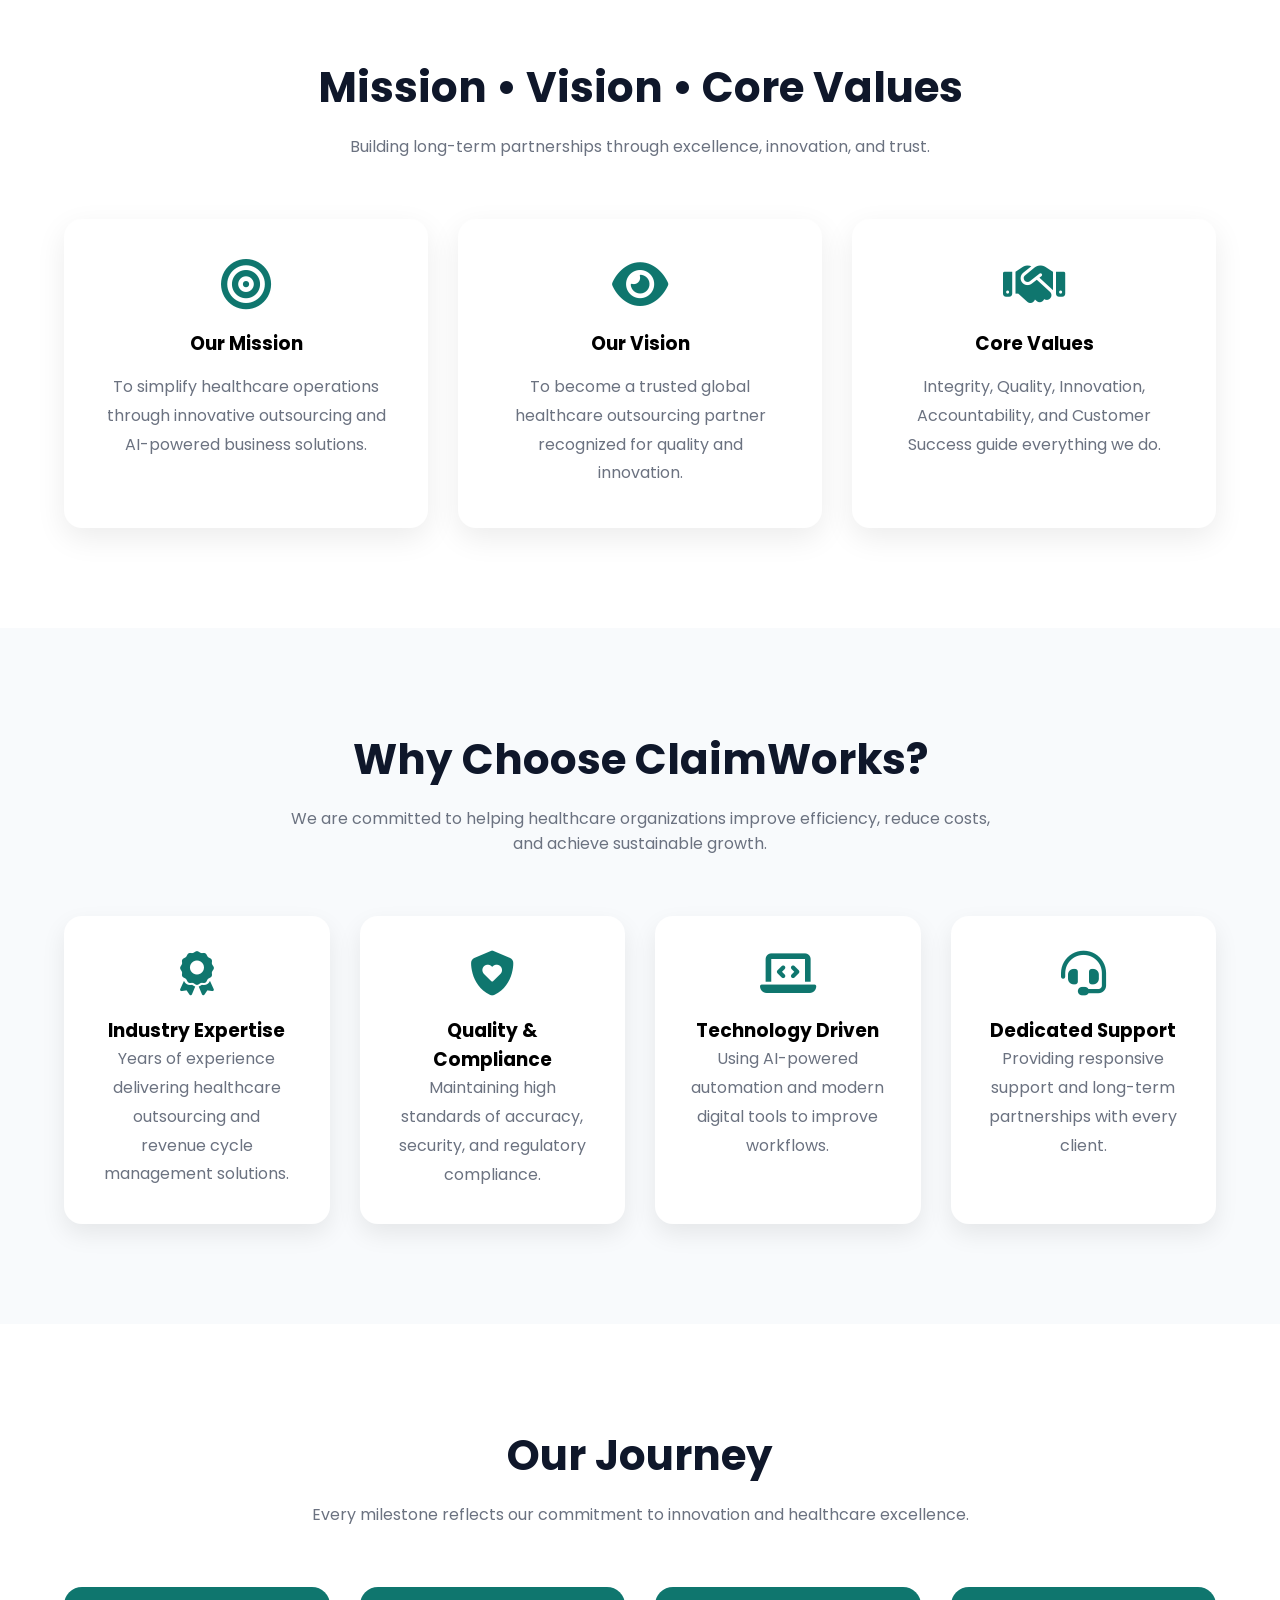
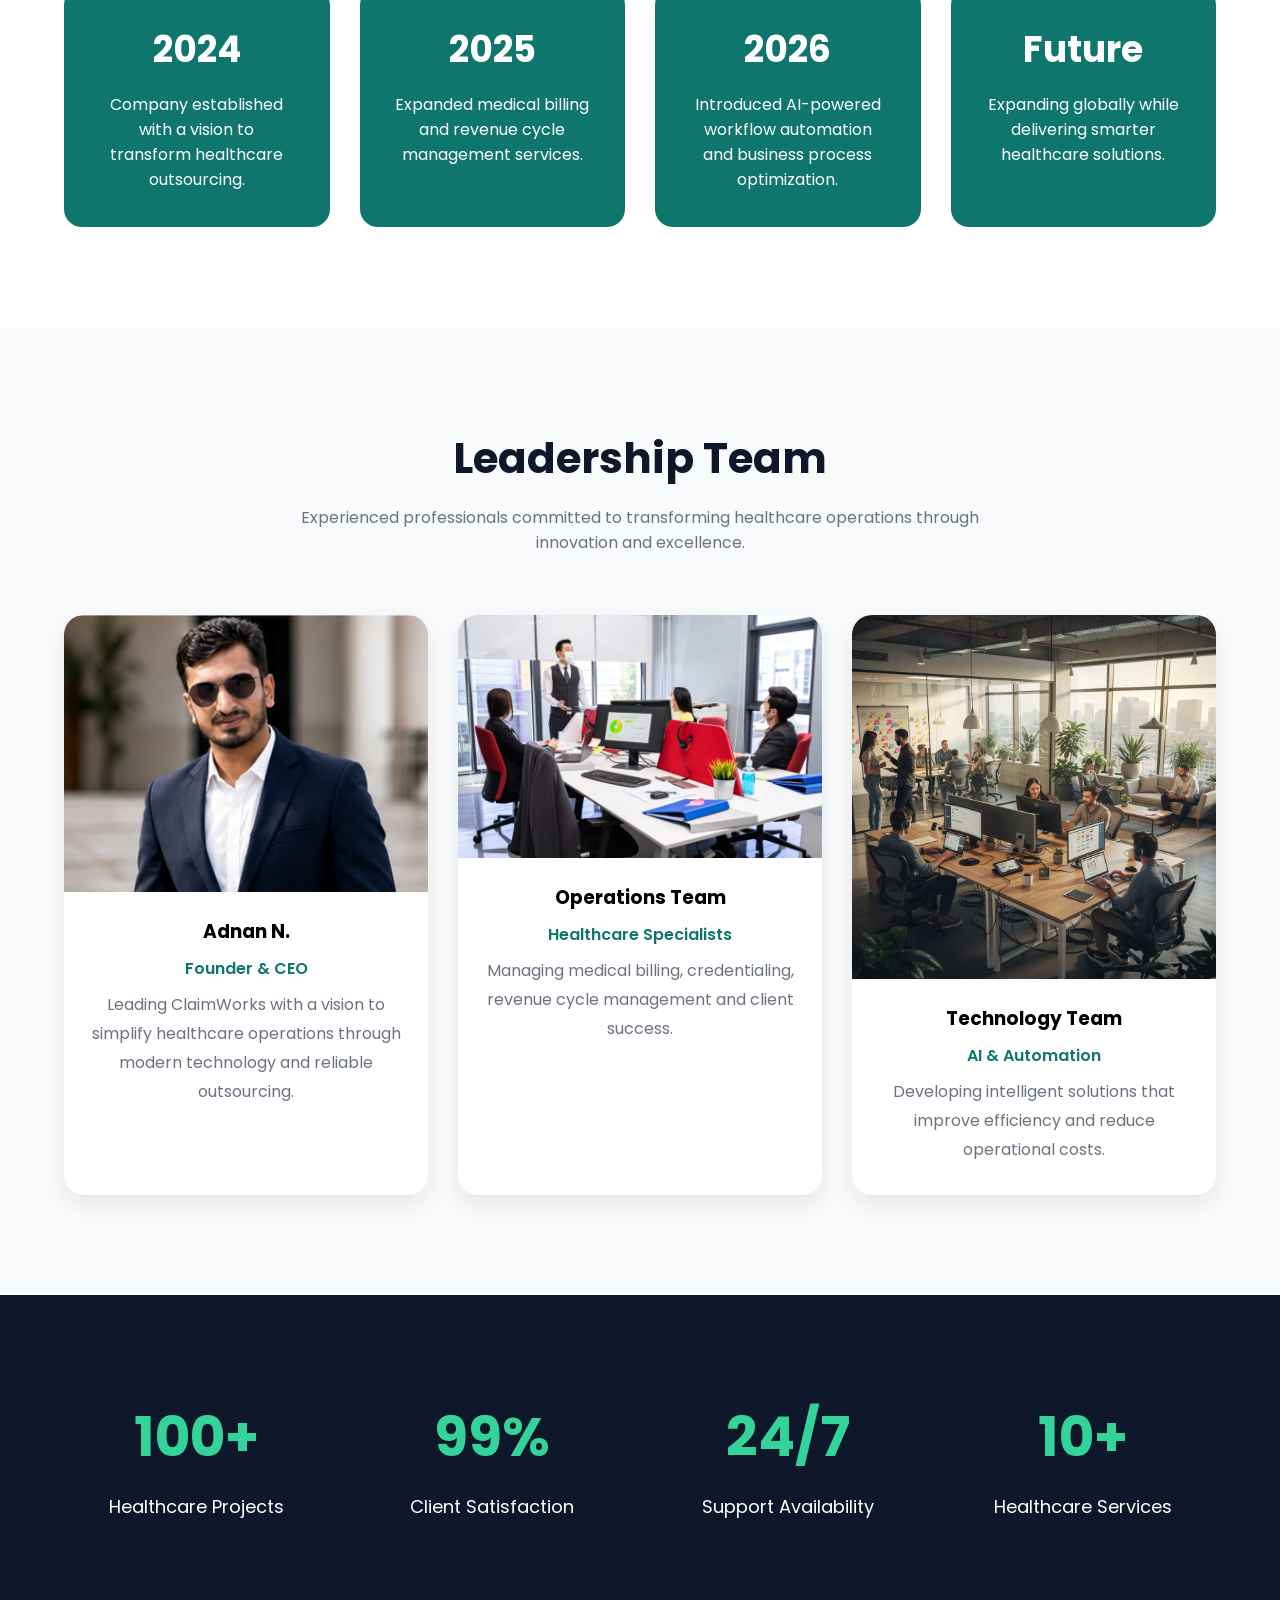
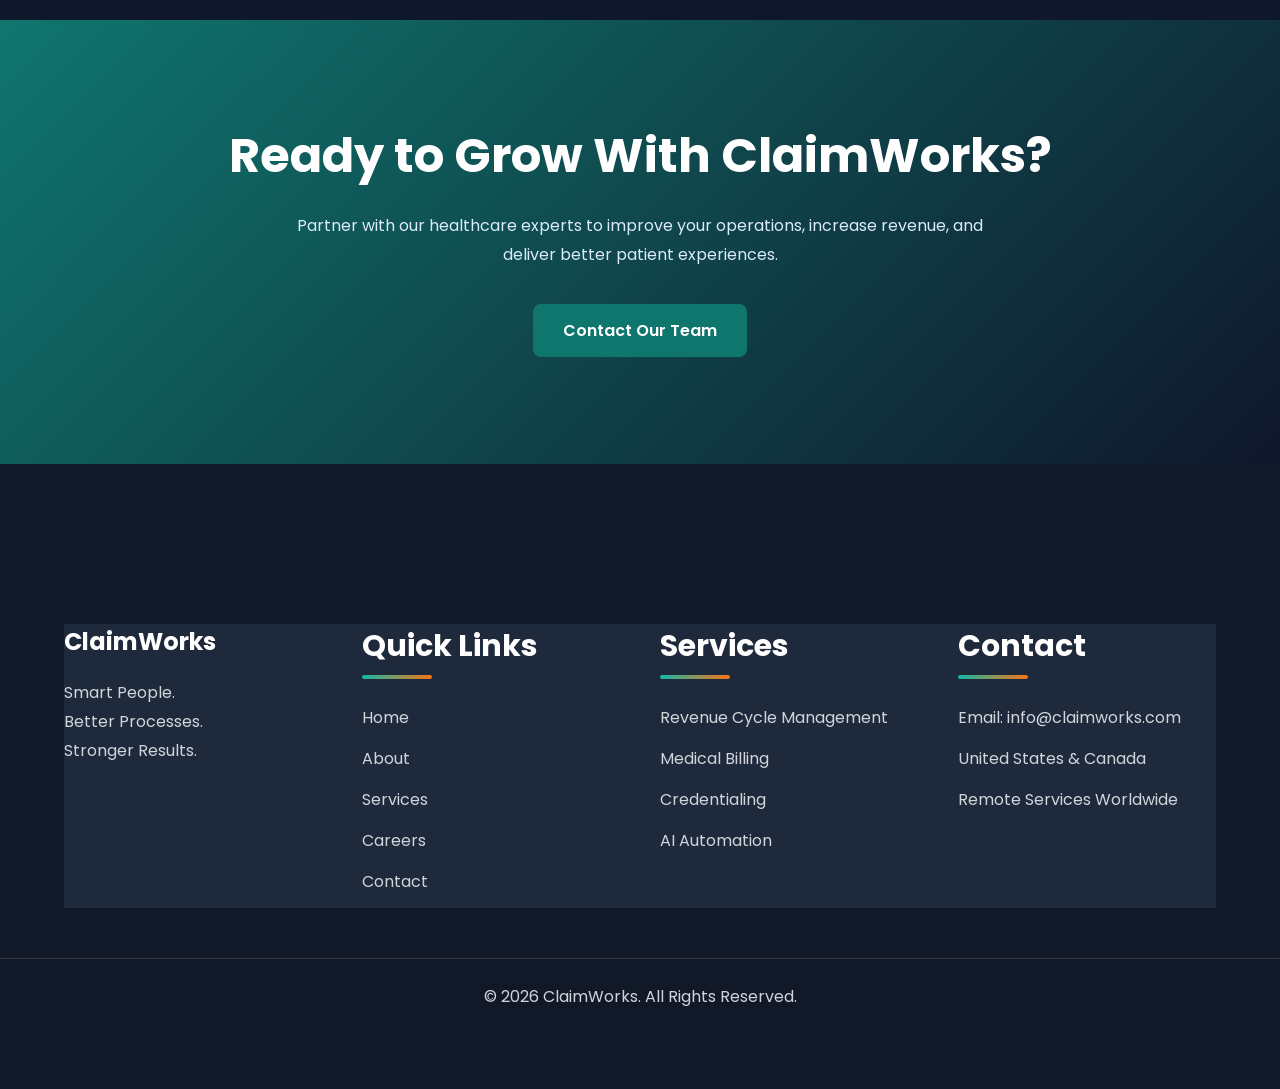
==== commit c20b61b0: "Update about.html" ====
--- a/about.html
+++ b/about.html
@@ -25,9 +25,9 @@
 <div class="container nav">
 
 <div class="logo">
-    <a href="../index.html">
-<img src="images/logo.png">
-    </a>
+   <a href="index.html">
+<img src="images/logo.png" alt="ClaimWorks Logo">
+</a>
 </div>
 
 <nav>
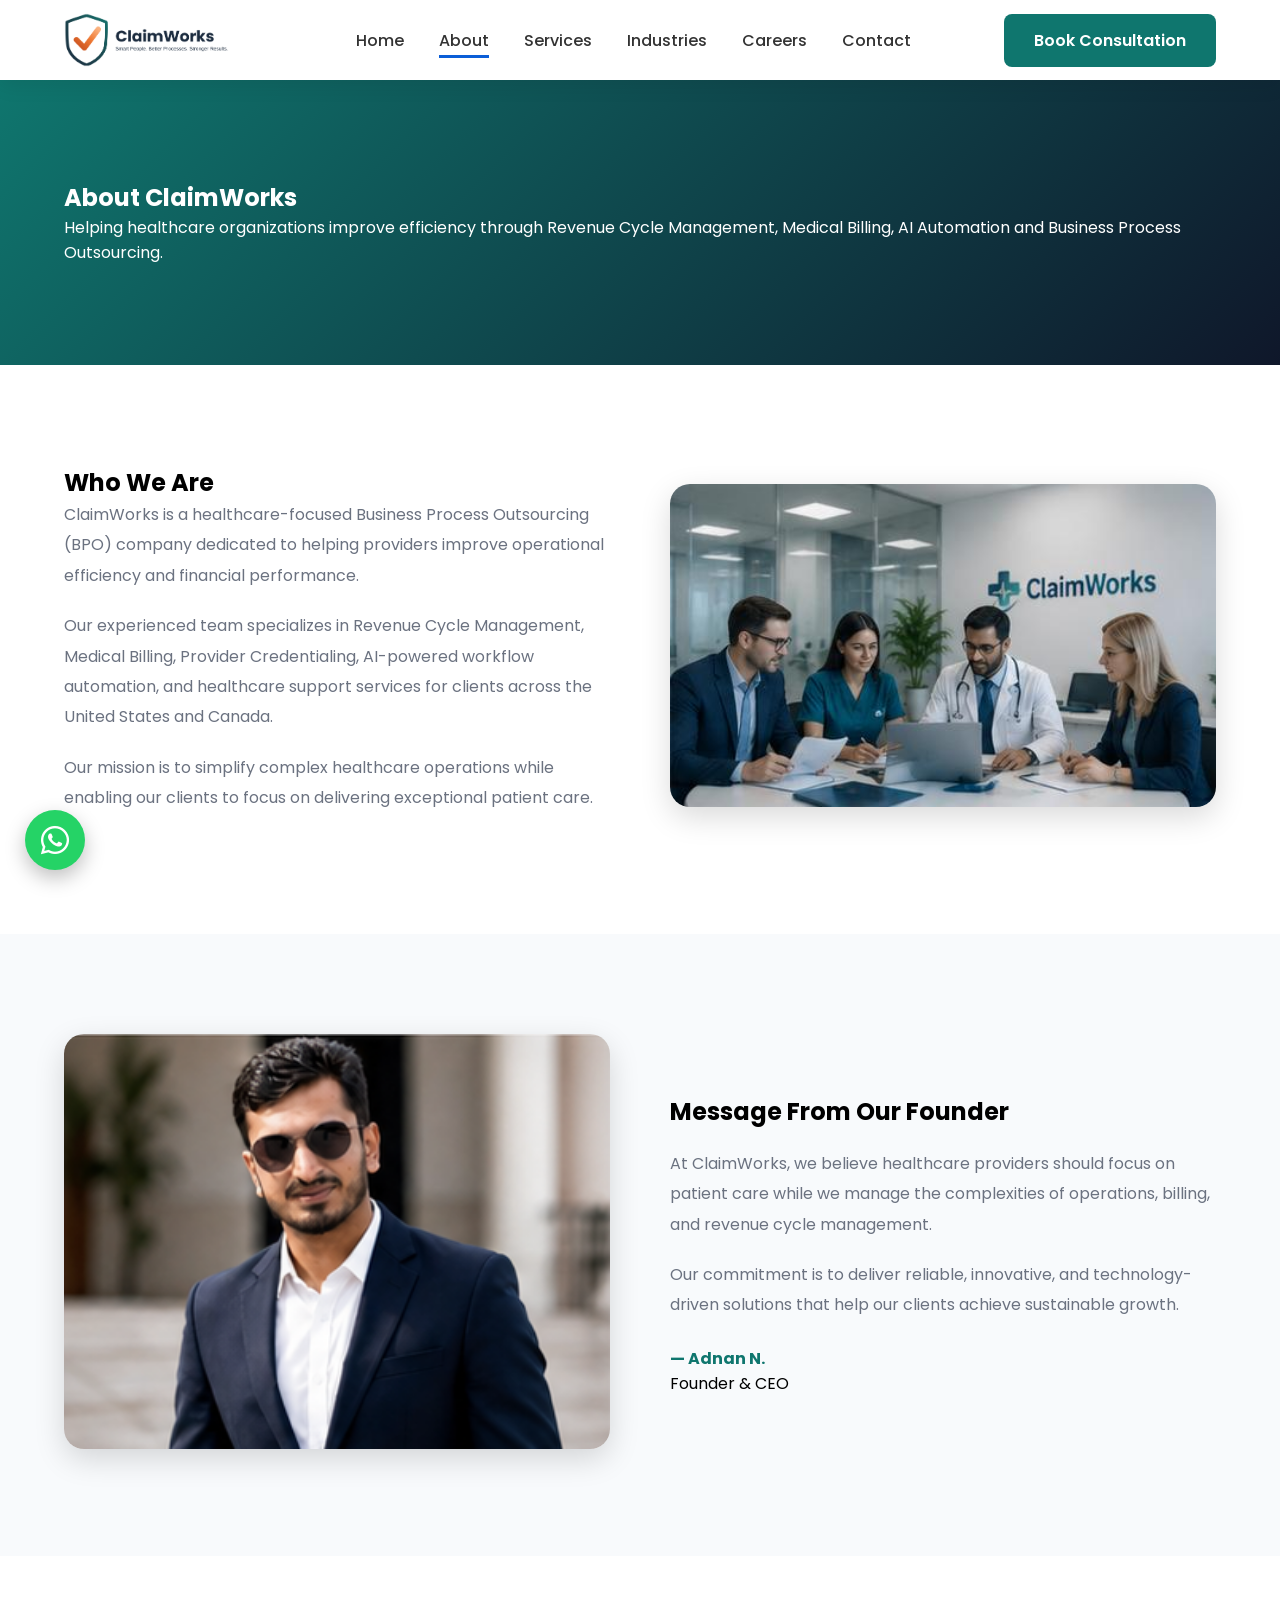
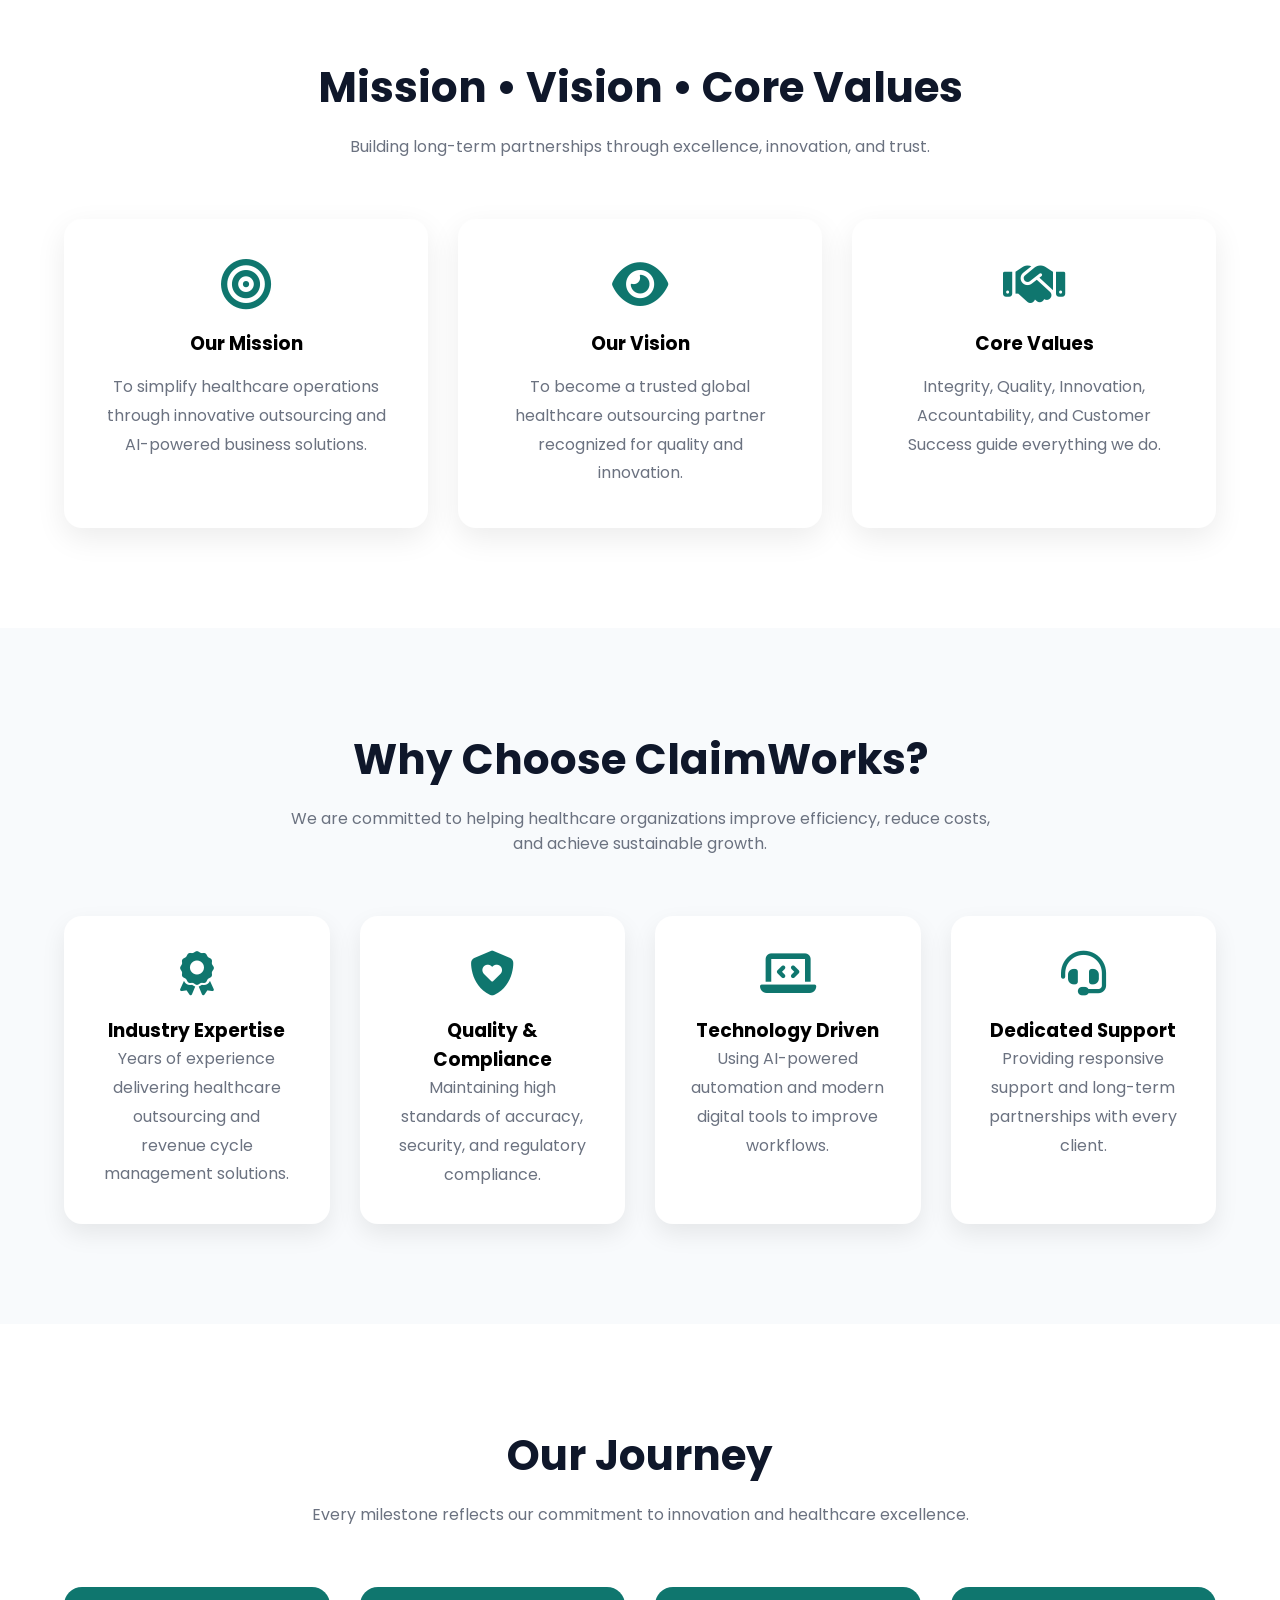
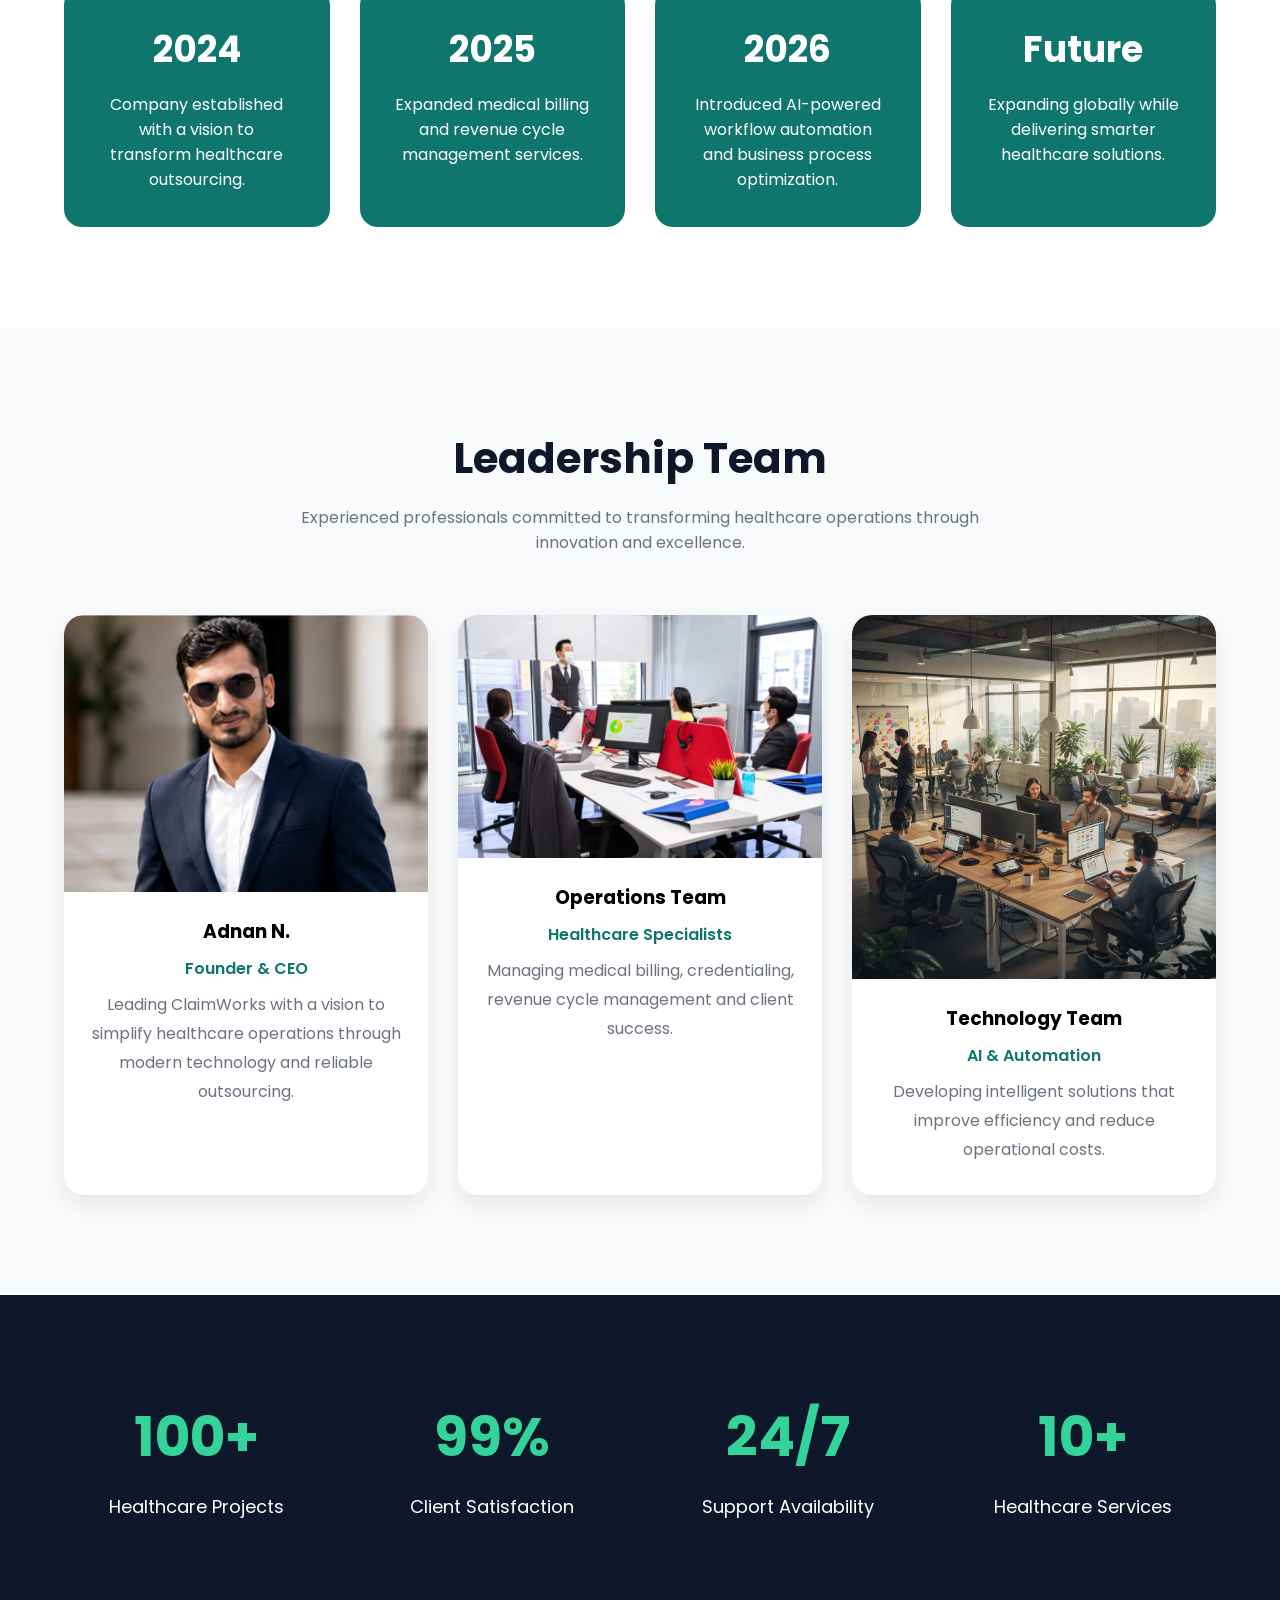
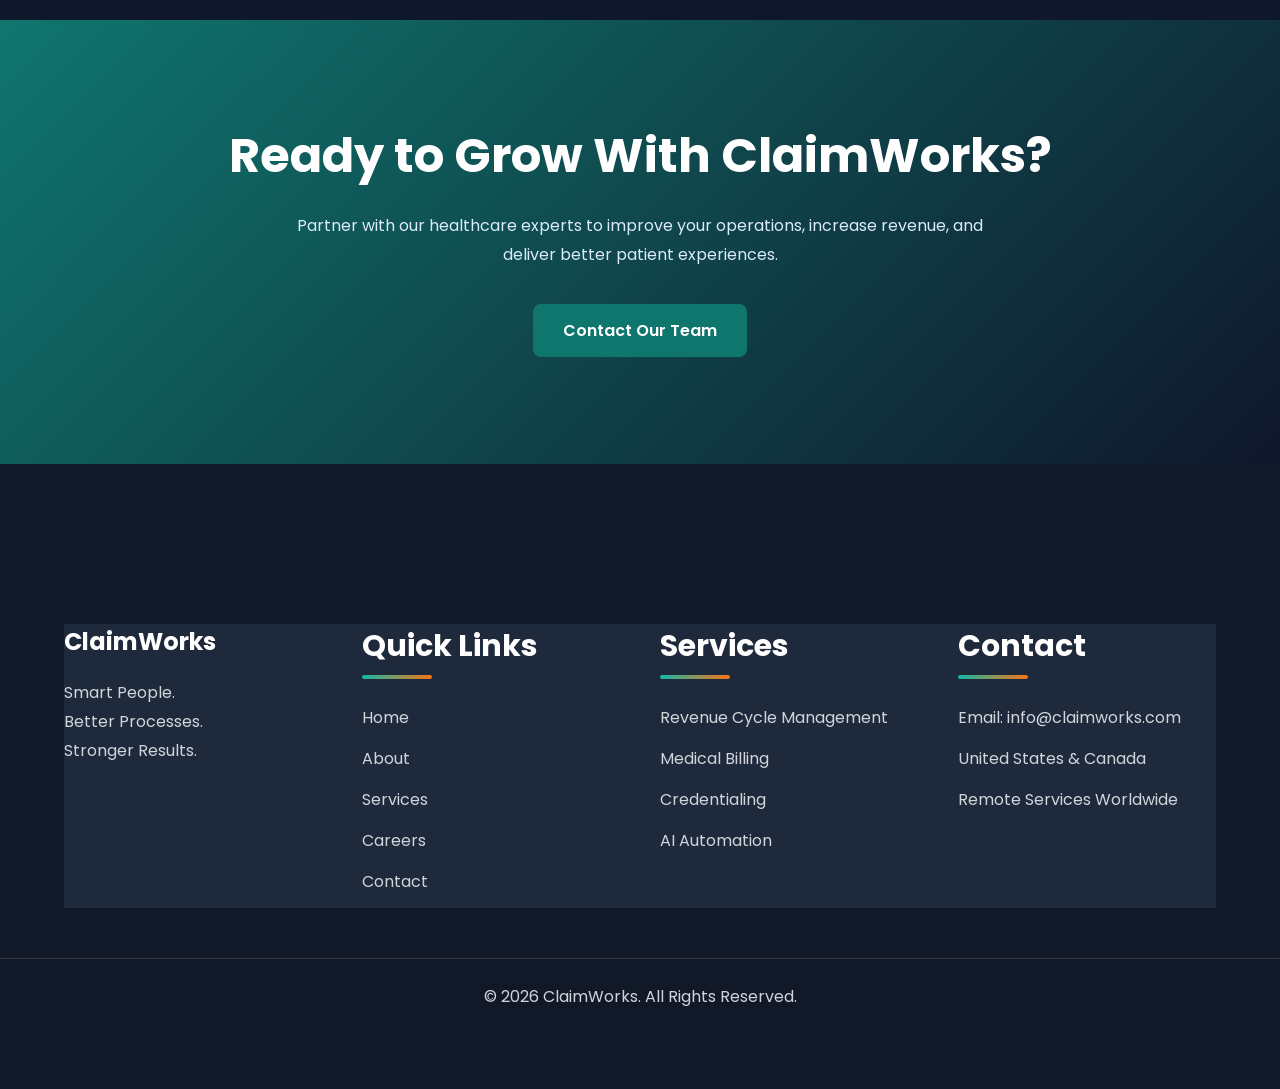
==== commit 86672c2b: "Update about.html" ====
--- a/about.html
+++ b/about.html
@@ -25,9 +25,9 @@
 <div class="container nav">
 
 <div class="logo">
-   <a href="index.html">
-<img src="images/logo.png" alt="ClaimWorks Logo">
-</a>
+    <a href="index.html">
+        <img src="asset/images/logo.png" alt="ClaimWorks Logo">
+    </a>
 </div>
 
 <nav>
